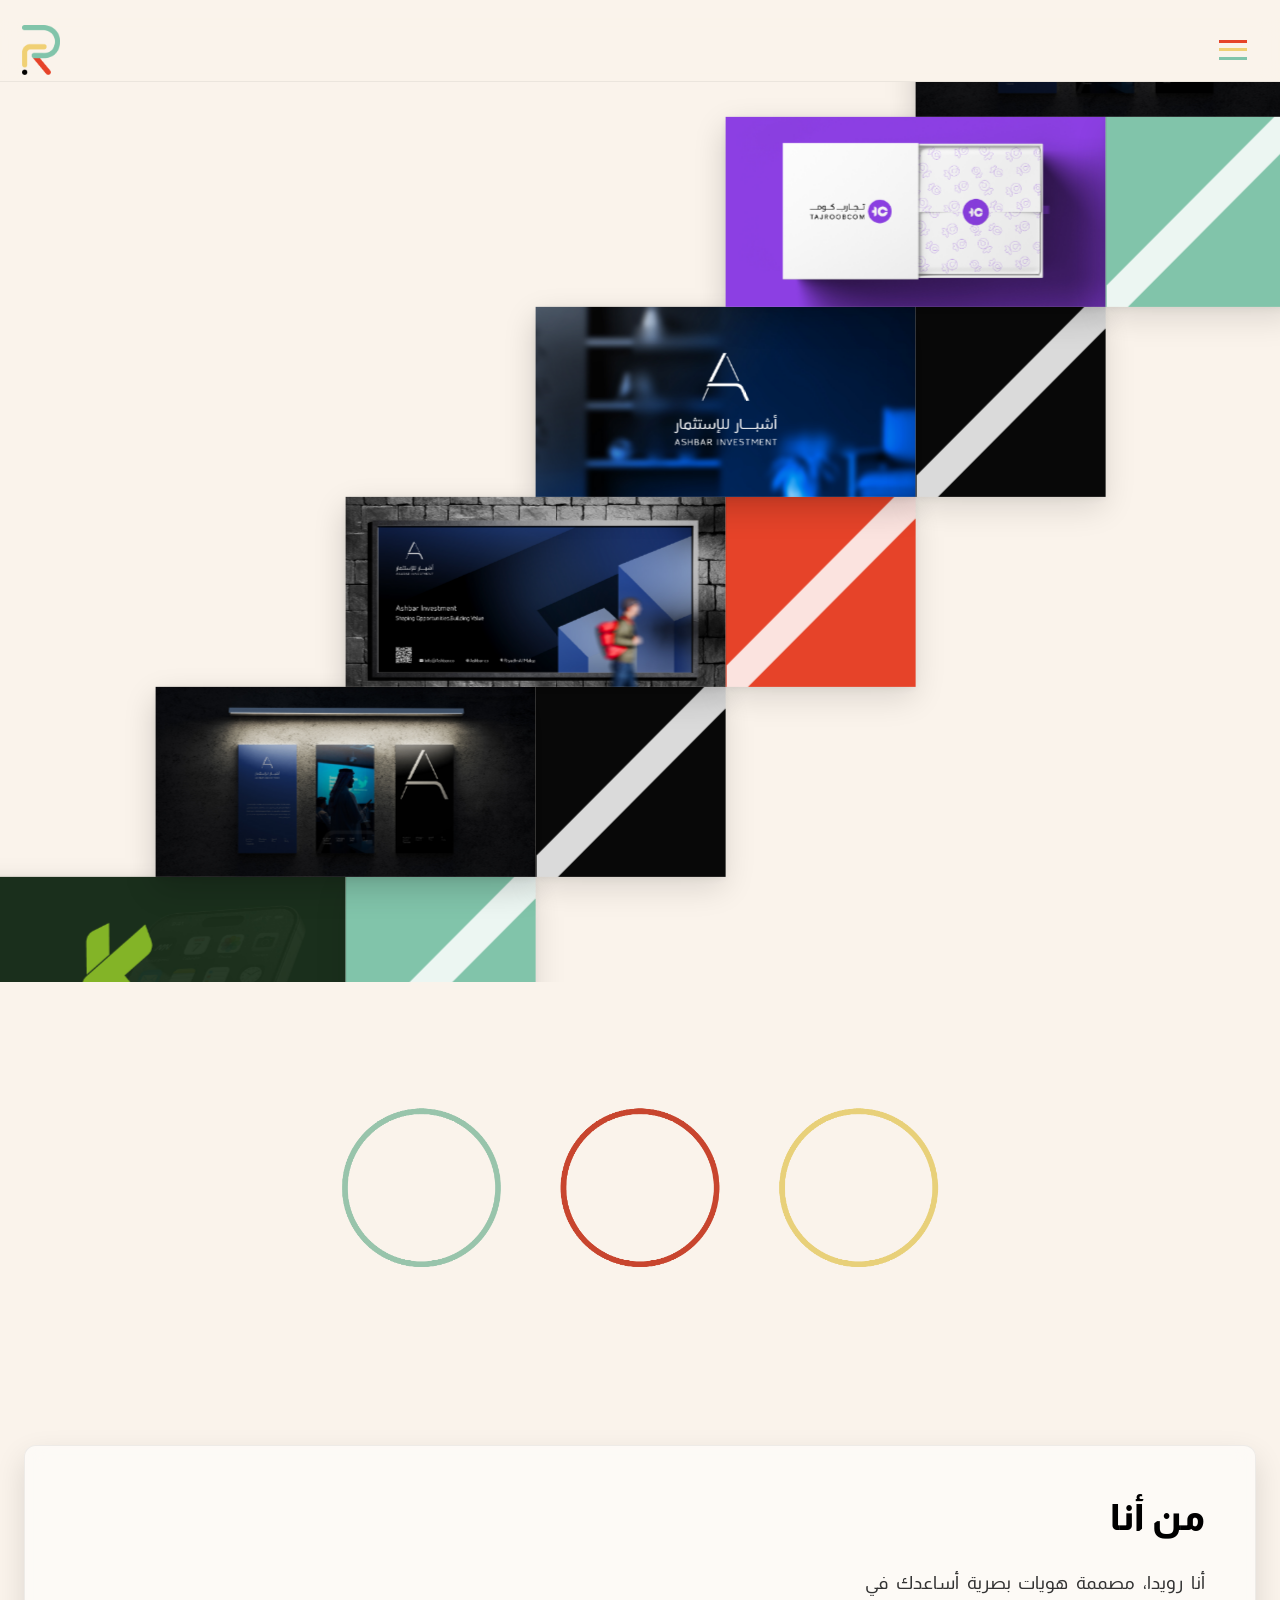
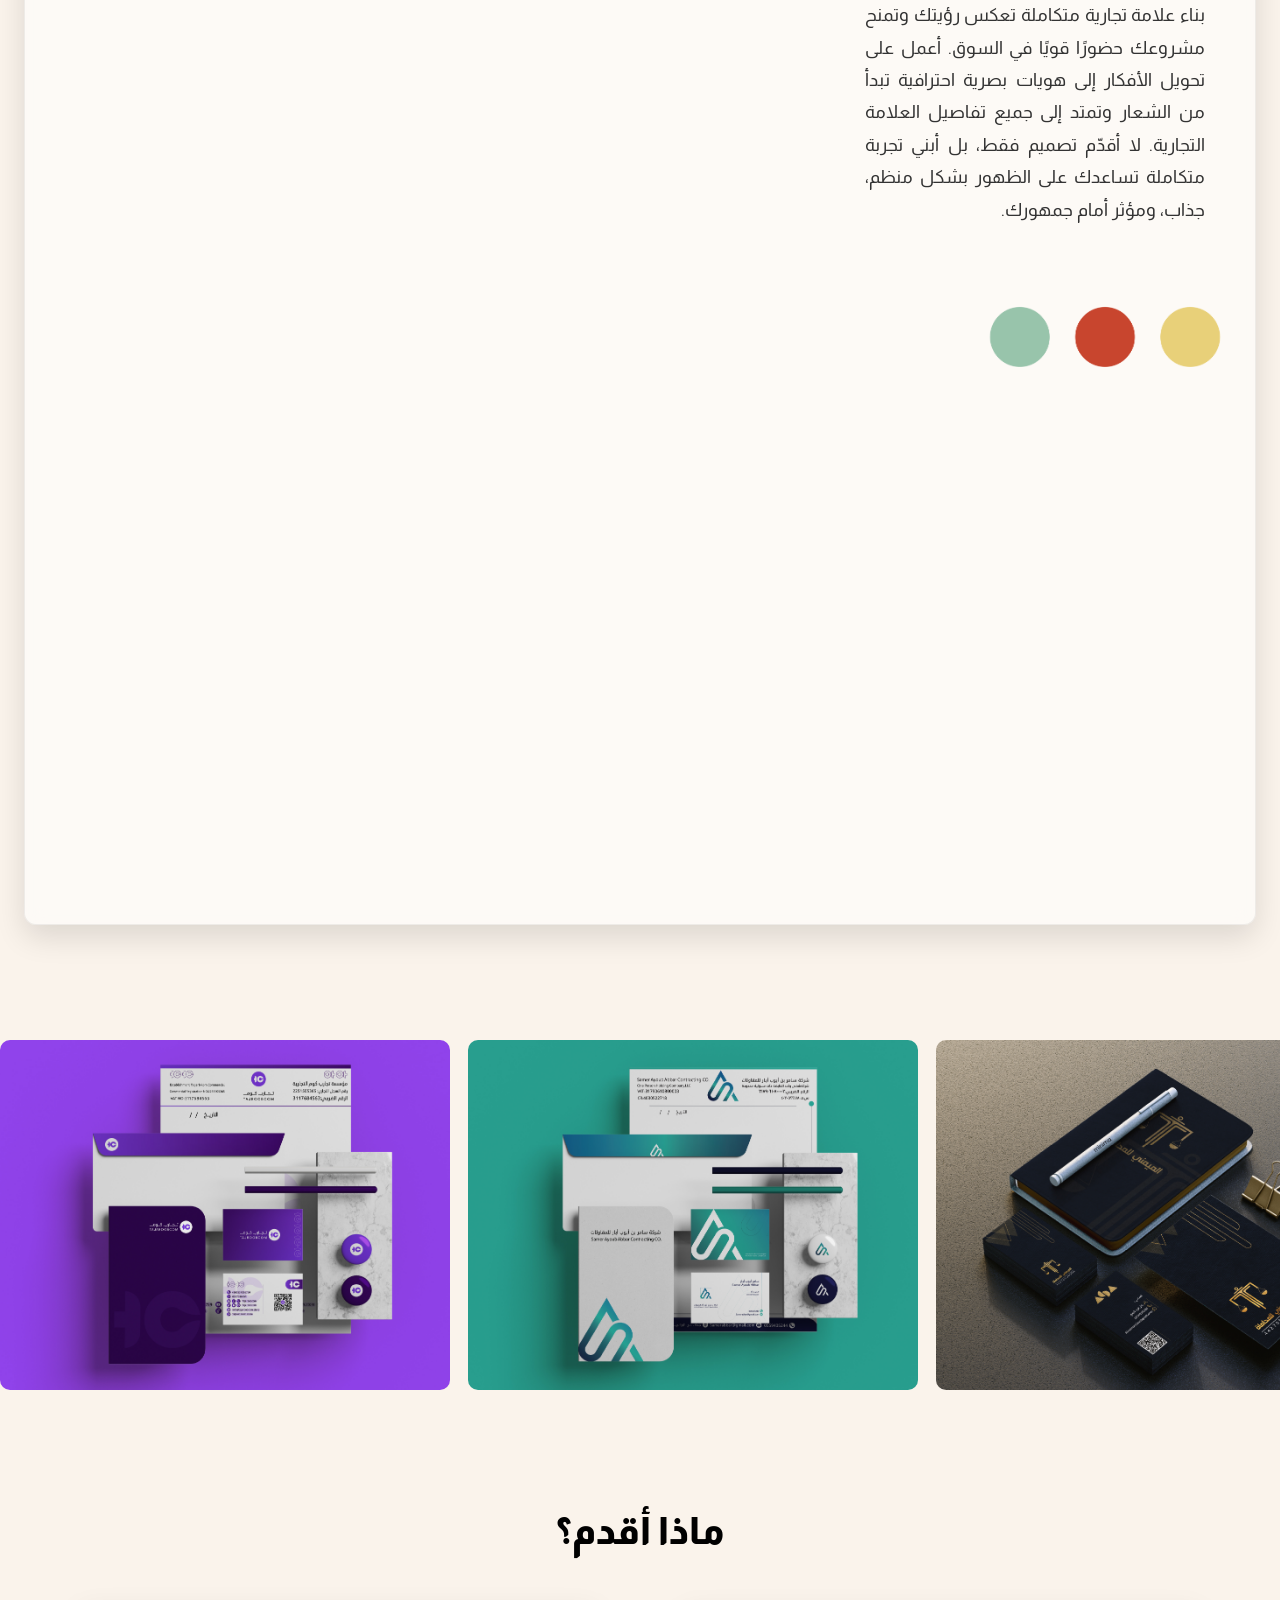
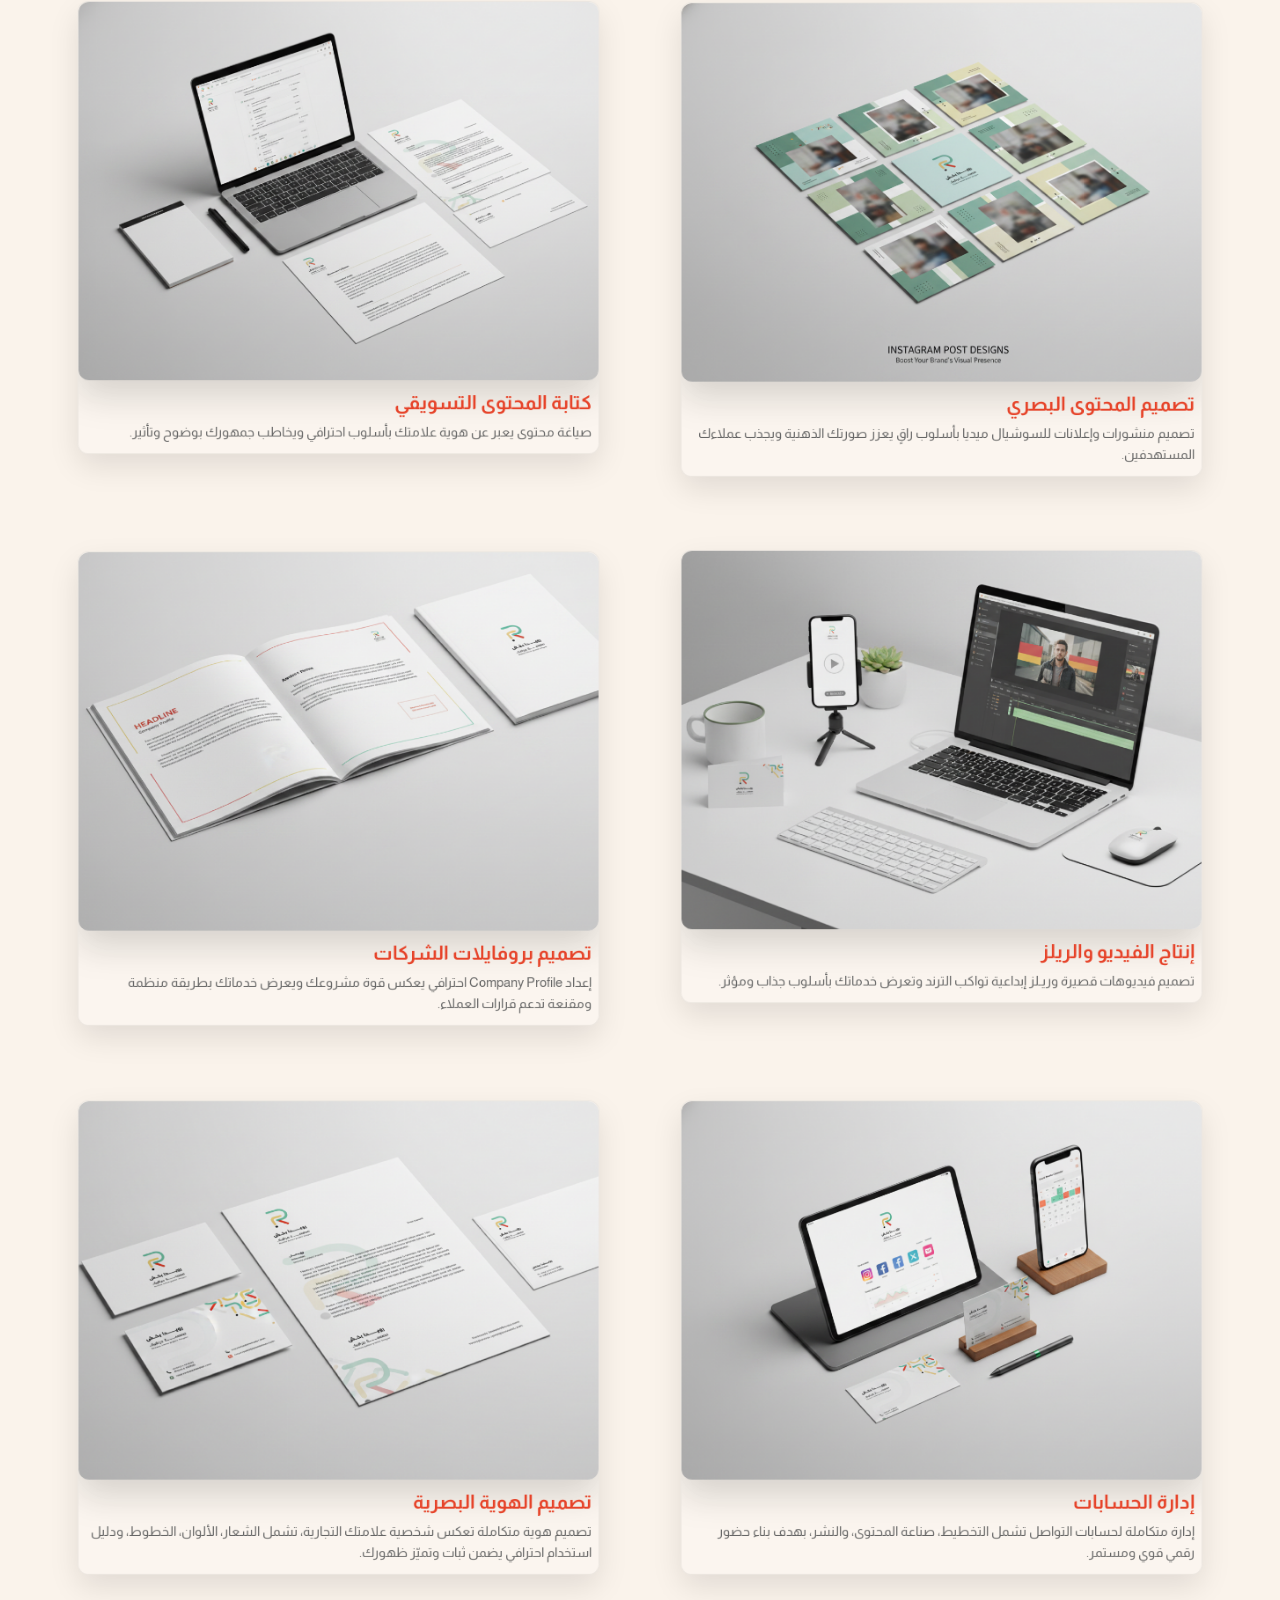
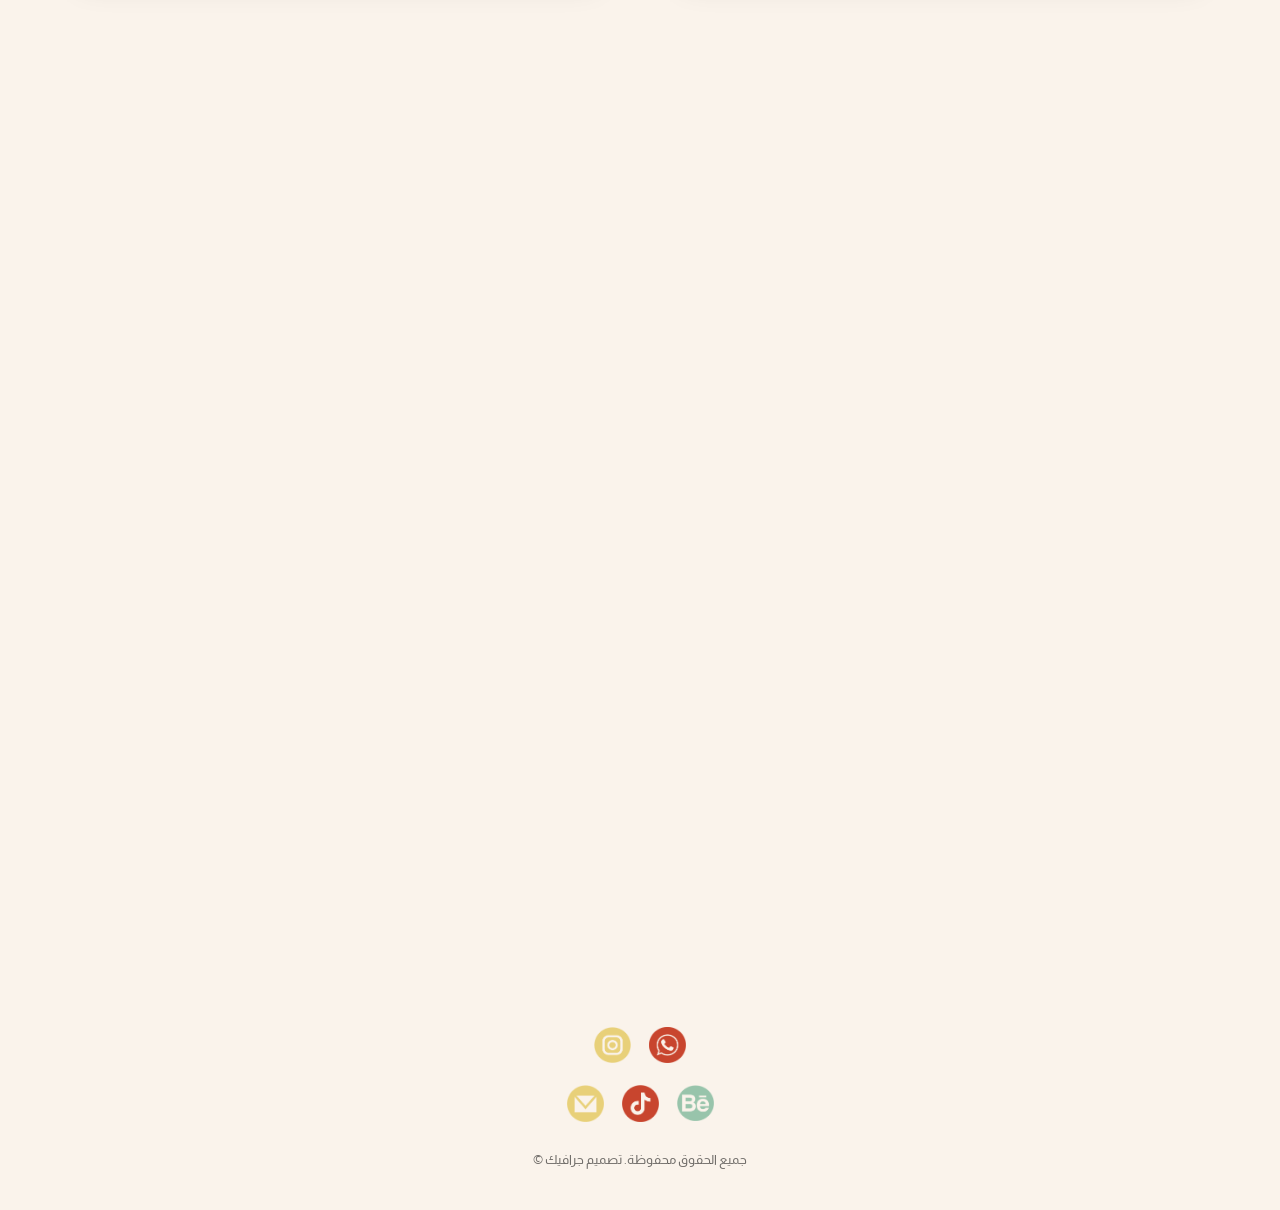
==== index.html @ ec2baa43 "Update index.html" ====
<!doctype html>
<html lang="ar" dir="ltr">
<head>
  <meta charset="utf-8" />
  <meta name="viewport" content="width=device-width, initial-scale=1, viewport-fit=cover" />
  <title>Graphic Design</title>
  <link rel="stylesheet" href="./style.css" />
  <link rel="stylesheet" href="./studio-hero.css" />

<link rel="preconnect" href="https://fonts.googleapis.com">
<link rel="preconnect" href="https://fonts.gstatic.com" crossorigin>
<link href="https://fonts.googleapis.com/css2?family=Almarai:wght@300;400;700;800&display=swap" rel="stylesheet">
</head>

<body>




<!-- SPLASH / INTRO -->
<div class="intro" id="intro" aria-hidden="true">
  <img class="intro__img" src="logo png-02.png" alt="Intro">

  <!-- الشقّين: يبدأون مخفيين ثم يظهرون ويبدؤون الفتح -->
  <div class="intro_split intro_split--top"></div>
  <div class="intro_split intro_split--bottom"></div>
</div>





  <!-- ===== TOP BAR ===== -->
  <header class="topbar">
    <div class="logo" id="logoBtn" title="Home">
      <img src="logo-10.png" alt="Logo">
    </div>

    <div class="menuWrap" id="menuWrap">
      <button class="hamburger" id="hamburgerBtn" type="button" aria-label="Menu" aria-expanded="false">
        <div class="hamburgerLines" aria-hidden="true">
          <span></span><span></span><span></span>
        </div>
      </button>

      <nav class="menu" aria-label="Main menu">
        <a href="#home" data-scroll="home">الرئيسية</a>
        <a href="#about" data-scroll="about">من أنا</a>
        <a href="#works" data-scroll="works">ماذا أقدم؟</a>
        <a href="articles.html" data-scroll="articles">مدونتي</a>
        <a href="#contact" data-scroll="contact">تواصل معنا</a>
      </nav>
    </div>
  </header>

  <!-- ===== CONTENT ===== -->
  <main class="content">
    <!-- الصفحة الأولى (الدرج فقط) -->
    <section id="home" class="page1">
      <div class="stage">
        <div id="stair" class="stair"></div>
      </div>
    </section>

    <!-- الصفحة الثانية (صورة فقط) -->

    <section class="image-only">
      <img src="posts-16.png" alt="Section Image">
    </section>



        <!-- الصفحة الثالثة (صورة فقط) -->
    <section id="about" class="pageGeneric">

  <div class="aboutCard">

    <div class="aboutText">

      <h2>من أنا</h2>

      <p>

        أنا رويدا، مصممة هويات بصرية أساعدك في بناء علامة تجارية متكاملة تعكس رؤيتك وتمنح مشروعك حضورًا قويًا في السوق.

        أعمل على تحويل الأفكار إلى هويات بصرية احترافية تبدأ من الشعار وتمتد إلى جميع تفاصيل العلامة التجارية.

        لا أقدّم تصميم فقط، بل أبني تجربة متكاملة تساعدك على الظهور بشكل منظم، جذاب، ومؤثر أمام جمهورك.

      </p>

      <img src="posts-14.png" class="aboutImgDesktop" alt="About image">

    </div>

        <div class="aboutVideo">
          <video src="فيديو.mp4" autoplay muted loop playsinline preload="auto"></video>
        </div>
      </div>
    </section>











    <section class="galleryWrap">

  <div class="galleryTrack">

    <div class="set">

      <img src="تصاميم الموقع-08.jpg.jpeg">

      <img src="تصاميم الموقع-09.jpg.jpeg">

      <img src="تصاميم الموقع-10.jpg.jpeg">

      <img src="تصاميم الموقع-11.jpg.jpeg">


      <img src="تصاميم الموقع-12.jpg.jpeg">

      <img src="تصاميم الموقع-13.jpg.jpeg">

      <img src="تصاميم الموقع-14.jpg.jpeg">

      <img src="تصاميم الموقع-17.jpg.jpeg">

      <img src="تصاميم الموقع-16.jpg.jpeg">

<img src="تصاميم الموقع-17.jpg.jpeg">

      <img src="تصاميم الموقع-18.jpg.jpeg">

      <img src="تصاميم الموقع-19.jpg.jpeg">

    </div>


    
     <div class="set">

      <img src="تصاميم الموقع-08.jpg.jpeg">

      <img src="تصاميم الموقع-09.jpg.jpeg">

      <img src="تصاميم الموقع-10.jpg.jpeg">

      <img src="تصاميم الموقع-11.jpg.jpeg">

    

      <img src="تصاميم الموقع-12.jpg.jpeg">

      <img src="تصاميم الموقع-13.jpg.jpeg">

      <img src="تصاميم الموقع-14.jpg.jpeg">

      <img src="تصاميم الموقع-17.jpg.jpeg">

      <img src="تصاميم الموقع-16.jpg.jpeg">

<img src="تصاميم الموقع-17.jpg.jpeg">

      <img src="تصاميم الموقع-18.jpg.jpeg">

      <img src="تصاميم الموقع-19.jpg.jpeg">

    </div>
  </div>

    

</section>





<section id="works" class="pageGeneric worksSection">
  <div class="worksWrap">
    <h2 class="worksTitle">ماذا أقدم؟</h2>
<div class="worksGrid">
    <a class="workItem" href="javascript:void(0)" aria-label="Work 1">

<img src="تصاميم الموقع-28.jpg.jpeg" alt="Work 1">

  <div class="workInfo">
    <h3 class="workName">كتابة المحتوى التسويقي</h3>
    <p class="workDesc" >صياغة محتوى يعبر عن هوية علامتك بأسلوب احترافي ويخاطب جمهورك بوضوح وتأثير.</p>
  </div>
</a>

  <a class="workItem" href="javascript:void(0)" aria-label="Work 2">
    <img src="تصاميم الموقع-31.jpg.jpeg" alt="Work 2">

    <div class="workInfo">
      <h3 class="workName"> تصميم المحتوى البصري</h3>
      <p class="workDesc">تصميم منشورات وإعلانات للسوشيال ميديا بأسلوب راقٍ يعزز صورتك الذهنية ويجذب عملاءك المستهدفين.</p>
    </div>
  </a>

  <a class="workItem" href="javascript:void(0)" aria-label="Work 3">
    <img src="تصاميم الموقع-29.jpg.jpeg" alt="Work 3">

    <div class="workInfo">
      <h3 class="workName">تصميم بروفايلات الشركات</h3>
      <p class="workDesc">إعداد Company Profile احترافي يعكس قوة مشروعك ويعرض خدماتك بطريقة منظمة ومقنعة تدعم قرارات العملاء.</p>
    </div>
  </a>

  <a class="workItem" href="javascript:void(0)" aria-label="Work 4">
    <img src="تصاميم الموقع-30.jpg.jpeg" alt="Work 4">

    <div class="workInfo">
      <h3 class="workName">إنتاج الفيديو والريلز</h3>
      <p class="workDesc">تصميم فيديوهات قصيرة وريـلز إبداعية تواكب الترند وتعرض خدماتك بأسلوب جذاب ومؤثر.</p>
    </div>
  </a>


  <a class="workItem" href="javascript:void(0)" aria-label="Work 4">
    <img src="تصاميم الموقع-32.jpg.jpeg" alt="Work 4">

    <div class="workInfo">
      <h3 class="workName">تصميم الهوية البصرية</h3>
      <p class="workDesc">تصميم هوية متكاملة تعكس شخصية علامتك التجارية، تشمل الشعار، الألوان، الخطوط، ودليل استخدام احترافي يضمن ثبات وتميّز ظهورك.</p>
    </div>
  </a>


  <a class="workItem" href="javascript:void(0)" aria-label="Work 4">
    <img src="تصاميم الموقع-33.jpg.jpeg" alt="Work 4">

    <div class="workInfo">
      <h3 class="workName">إدارة الحسابات</h3>
      <p class="workDesc">إدارة متكاملة لحسابات التواصل تشمل التخطيط، صناعة المحتوى، والنشر، بهدف بناء حضور رقمي قوي ومستمر.</p>
    </div>
  </a>


  </div>
</div>
  </div>
</section>














<section class="studio-hero">
  <div class="studio-bg" aria-hidden="true">
    <div class="studio-cols">

      <div class="studio-col down">
        <div class="marquee">
          <div class="track">
            <img src="تصاميم الموقع-28.jpg.jpeg" alt="">
            <img src="تصاميم الموقع-26.jpg.jpeg" alt="">
            <img src="تصاميم الموقع-32.jpg.jpeg" alt="">
          </div>
          <div class="track" aria-hidden="true">
            <img src="تصاميم الموقع-28.jpg.jpeg" alt="">
            <img src="تصاميم الموقع-26.jpg.jpeg" alt="">
            <img src="تصاميم الموقع-32.jpg.jpeg" alt="">
          </div>
        </div>
      </div>

      <div class="studio-col mid up">
        <div class="marquee">
          <div class="track">
            <img src="تصاميم الموقع-27.jpg.jpeg" alt="">
            <img src="تصاميم الموقع-30.jpg.jpeg" alt="">
            <img src="تصاميم الموقع-31.jpg.jpeg" alt="">
          </div>
          <div class="track" aria-hidden="true">
            <img src="تصاميم الموقع-27.jpg.jpeg" alt="">
            <img src="تصاميم الموقع-30.jpg.jpeg" alt="">
            <img src="تصاميم الموقع-31.jpg.jpeg" alt="">
          </div>
        </div>
      </div>



      <div class="studio-col down">
        <div class="marquee">
          <div class="track">
            <img src="تصاميم الموقع-29.jpg.jpeg" alt="">
            <img src="تصاميم الموقع-33.jpg.jpeg" alt="">
            <img src="تصاميم الموقع-14.jpg.jpeg" alt="">
          </div>
          <div class="track" aria-hidden="true">
            <img src="تصاميم الموقع-29.jpg.jpeg" alt="">
            <img src="تصاميم الموقع-33.jpg.jpeg" alt="">
            <img src="تصاميم الموقع-14.jpg.jpeg" alt="">
          </div>
        </div>
      </div>

    </div>
  </div>

 
<div class="studio-shade" aria-hidden="true"></div>

  <div class="studio-content">
    <!-- الصورة الأولى فوق النص -->

  <img src="posts-15.png" class="studioImg" alt="">

  
    <p>إلى ما وراء الإنسان من فكرة وإنتاج</p>

    <!-- الصورة الثانية تحت النص -->

  <img src="اعلاناتي-07.png" class="studioImg" alt="">

    <a href="articles.html" class="studio-btn">
      مدونتي <span class="arrow" aria-hidden="true"></span>
    </a>
  </div>
</section>







<footer id="contact" class="site-footer">

  <footer class="footer">

    <div class="footer-social">

      <div class="social-row">

        <a href="https://instagram.com/rowaida_graphics/" class="social-btn" target="_blank">

          <img src="posts-11.png" alt="Instagram">

        </a>

        <a href="https://wsend.co/966546799580" class="social-btn" target="_blank">

          <img src="posts-09.png" alt="WhatsApp">

        </a>

      </div>

      <div class="social-row">

        <a href="mailto:Rowaida145@gmail.com" class="social-btn">

          <img src="posts-12.png" alt="Gmail">

        </a>

        <a href="https://www.tiktok.com/@rowaidabakhsh?_r=1&_t=ZS-95rmQiIK9II" class="social-btn" target="_blank">

          <img src="posts-13.png" alt="TikTok">

        </a>

        <a href="https://www.behance.net/rowidabakhsh" class="social-btn" target="_blank">

          <img src="posts-10.png" alt="Behance">

        </a>

      </div>

      <p class="footer-text">

        ©️ جميع الحقوق محفوظة. تصميم جرافيك

      </p>

    </div>

  </footer>

</footer>





  <script src="./app.js"></script>
</body>
</html>
---- style.css ----
:root{
  --bg:#faf3eb;

  /* ===== الكروت ===== */
  --cardW: 380px;
  --cardH: 190px;
  --boxW: 190px;
  --radius: 0px;
  --linePx: 16px;

  /* ===== شريط علوي ===== */
  --topbar-h: 64px;
  --topbar-offset: 18px;

  /* ===== تحكم حجم اللوقو ===== */
  --logo-h: 50px;

  /* ===== ألوان خطوط الهامبرغر ===== */
  --ham-1: #e64329;
  --ham-2: #f0d074;
  --ham-3: #81c4aa;
}

*{ box-sizing:border-box; }
html,body{ height:100%; margin:0; }

body{
  background: var(--bg);
       font-family: "Almarai", sans-serif;

  overflow-x: hidden;
  overflow-y: auto;
  scroll-behavior: smooth;
}

/* ===== TOP BAR ===== */
.topbar{
  position: fixed;
  top: var(--topbar-offset);
  left: 0; right: 0;
  height: var(--topbar-h);
  display: flex;
  align-items: center;
  justify-content: space-between;
  padding: 0 22px;
  z-index: 9999;
  background: rgba(250,243,235,0.72);
  backdrop-filter: blur(10px);
  border-bottom: 1px solid rgba(0,0,0,0.06);
}

.logo{
  display:flex;
  align-items:center;
  user-select:none;
  cursor: pointer;
}
.logo img{
  height: var(--logo-h);
  width: auto;
  display: block;
  object-fit: contain;
}

.menuWrap{ position: relative; }

.hamburger{
  width: 50px;
  height: 50px;
  border: 0;
  background: transparent;
  cursor: pointer;
  display:flex;
  align-items:center;
  justify-content:center;
  padding: 0;
}

.hamburgerLines{
  width: 28px;
  height: 20px;
  display:flex;
  flex-direction: column;
  justify-content: space-between;
}

.hamburgerLines span{
  display:block;
  height: 3px;
  border-radius: 0px;
  transition: transform .25s ease, opacity .2s ease;
}
.hamburgerLines span:nth-child(1){ background: var(--ham-1); }
.hamburgerLines span:nth-child(2){ background: var(--ham-2); }
.hamburgerLines span:nth-child(3){ background: var(--ham-3); }

.menuOpen .hamburgerLines span:nth-child(1){
  transform: translateY(7px) rotate(45deg);
}
.menuOpen .hamburgerLines span:nth-child(2){ opacity: 0; }
.menuOpen .hamburgerLines span:nth-child(3){
  transform: translateY(-7px) rotate(-45deg);
}

.menu{
  position: absolute;
  top: 52px;
  right: 0;
  width: 190px;
  background: rgba(250,243,235);
  backdrop-filter: blur(12px);
  border: 1px solid rgba(0,0,0,0.08);
  border-radius: 12px;
  box-shadow: 0 14px 38px rgba(0,0,0,0.18);
  padding: 8px 0;
  text-align: right;
  opacity: 0;
  transform: translateY(-8px);
  pointer-events: none;
  transition: opacity .2s ease, transform .2s ease;
}
.menuOpen .menu{
  opacity: 1;
  transform: translateY(0);
  pointer-events: auto;
}
.menu a{
   font-family: "Almarai", sans-serif;
   font-weight: 550;
  display:block;
  padding: 12px 16px;
  text-decoration: none;
  color: #111827;
  font-size: 14px;
  line-height: 1;
  white-space: nowrap;
}
.menu a:hover{ background: rgba(0,0,0,0.05); }

/* ===== المحتوى ===== */
.content{
  position: relative;
  z-index: 1;
  padding-top: calc(var(--topbar-h) + var(--topbar-offset));
}

/* الافتراضي: بقية السكاشن ممتدة */
.pageGeneric{
  min-height: 100vh;
  padding: 56px 24px;
  display: flex;
  align-items: center;
  justify-content: center;
}

/* ===== الصفحة الأولى (الدرج فقط) ===== */
.page1{
  position: relative;
  min-height: 100vh;
  padding: 0;
  overflow: hidden;
}

.page1 .stage{
  position: absolute;
  inset: 0;
  overflow: hidden;
  pointer-events: none;
  z-index: 0;
}
.page1 .stair{ position:absolute; inset:0; }

/* ===== الكروت ===== */
.wrap{
  position:absolute;
  width: calc(var(--cardW) + var(--boxW));
  height: var(--cardH);
  transform: translate3d(0,0,0);
  will-change: transform;

}

.card{
  position:absolute;
  left:0; top:0;
  width: var(--cardW);
  height: var(--cardH);
  border-radius: var(--radius);
  overflow:hidden;
  background:#ddd;
  box-shadow: 0 12px 30px rgba(0,0,0,.18), 0 2px 8px rgba(0,0,0,.08);
}

.img{
  position:absolute; inset:0;
  background-size: cover;
  background-position: center;
  transform: scale(1.02);
}

.box{
  position:absolute;
  left: var(--cardW);
  top:0;
  width: var(--boxW);
  height: var(--cardH);
  border-radius: var(--radius);
  overflow:hidden;
  background: rgba(209, 40, 40, 0.26);
  border-left: 1px solid rgba(0,0,0,.08);
  backdrop-filter: blur(10px);
  box-shadow: 0 12px 30px rgba(0,0,0,.12), 0 2px 8px rgba(0,0,0,.06);
}

.box svg{
  position:absolute;
  inset:0;
  width:100%;
  height:100%;
  display:block;
  pointer-events:none;
}

/* خط مثل قبل */
.box line{
  stroke-width: var(--linePx);
  stroke-linecap: square;
}



/* ===== الصفحة الثانية: صورة فقط ===== */
.image-only{
  min-height: 100vh;
  padding: 56px 24px;
  display:flex;
  align-items:center;
  justify-content:center;


}
.image-only img{
  width: 100%;
  max-width: 1500px; /* صغرنا شوي على الكمبيوتر */
  height: auto;
  display:block;
  object-fit: cover;

}





/* تعديل للجوال */
@media (max-width: 768px){
  .image-only img{
    width: 110vw; /* جعل الصورة تملأ عرض الشاشة بالكامل */
    height: 130px;
    max-width: none; /* إزالة الحد السابق */
    object-fit: cover;
  }
}









/* ==========================
   ABOUT (DESKTOP)
========================== */

#about.pageGeneric{

  --aboutCardMinH:1080px;

  --aboutVideoW:800px;
  --aboutVideoH:1080px;

  background: rgb(250,243,235);
  position:relative;
}

/* الكرت */
#about.pageGeneric .aboutCard{

  width:min(1600px,100%);
  margin:auto;

  background:rgba(255,255,255,0.55);
  backdrop-filter:blur(10px);
  border:1px solid rgba(0,0,0,0.06);
  box-shadow:0 12px 30px rgba(0,0,0,.12);
  border-radius:12px;


  padding:40px;
  min-height:var(--aboutCardMinH);

  position:relative;
  overflow:hidden;
}

/* النص */
#about .aboutText{

  font-family:"Almarai", sans-serif;
  text-align:right;

  max-width:450px;

  /* يمنع النص من الركوب على الفيديو */
  margin-left:var(--aboutVideoW);

  position:relative;
  z-index:2;
}

#about .aboutText h2{
  font-size:32px;
  margin-bottom:14px;
}

#about .aboutText p{
  font-size:16px;
  line-height:1.9;

  direction: rtl;

  text-align: right;

  unicode-bidi: plaintext;


}

/* الفيديو */
#about .aboutVideo{

  position:absolute;
  left:0;
  bottom:0;

  width:var(--aboutVideoW);
  height:var(--aboutVideoH);

  overflow:hidden;
}

#about .aboutVideo video{
  width:100%;
  height:100%;
  object-fit:cover;
  display:block;
  border-radius: 20px;
}


/* ==========================
   ABOUT (MOBILE)
========================== */

@media (max-width:768px){

#about.pageGeneric{
  --aboutMobileVideoH:700px;
}

/* الكرت */
#about.pageGeneric .aboutCard{

  display:flex;
  flex-direction:column;

  padding:20px 20px 0 0;
  gap:22px;

  min-height:auto;
}

/* النص */
#about .aboutText{

  width:100%;
  margin:0;
}

/* الفيديو */
#about .aboutVideo{

  position:static;

  width:100%;
  height:var(--aboutMobileVideoH);

  margin:auto 0 0 0;

  align-self:center;

  border-radius:12px;
  overflow:hidden;


}

}

/* ===== صفحة الأعمال ===== */
.worksPage{
  background: #faf3eb;
  padding: 120px 40px 120px;
}

.worksTitle{
  font-size: clamp(32px, 5vw, 64px);
  margin: 0 0 40px 0;
  text-align: center;
}


.workItem{
  overflow: visible;
}

.workItem img{
  width: 100%;
  height: auto;
  display: block;
  border-radius: 12px;
  box-shadow: 0 18px 40px rgba(0,0,0,.15);
}

@media (max-width: 1024px){
  .worksPage{ padding: 100px 24px 120px; }
  .worksGrid{ grid-template-columns: repeat(3, minmax(0, 1fr)); gap: 18px; }
}

@media (max-width: 600px){
  .worksPage{ padding: 90px 16px 120px; }
  .worksGrid{ grid-template-columns: repeat(2, minmax(0, 1fr)); gap: 14px; }
}

.workItem{
  will-change: transform;
  transform: translateZ(0);
}

.workItem img{
  transform-origin: center center;
  transition: transform 120ms linear;
}

@media (max-width: 768px){
  .topbar{ padding: 0 14px; }

  :root{
    --cardW: 210px;
    --cardH: 110px;
    --boxW: 110px;
    --linePx: 16px;
  }

  .page1{
    height: 50vh;
    min-height: 360px;
    padding: 0;
    overflow: hidden;
  }

  .page1 .stage{
    inset: -160px;
    overflow: hidden;
  }

  .box svg{
    position:absolute;
    inset:0;
    width:100%;
    height:100%;
    transform: none !important;
  }

  .box line{
    vector-effect: non-scaling-stroke;
  }

  .image-only{
    min-height: auto;
    padding: 24px 16px;
  }
  .image-only img{
    width: 100%;
    max-width: 980px;
    border-radius: 12px;
  }

  #about.pageGeneric{ min-height: auto; padding: 40px 16px; }

  #about .aboutVideo video{
    height: 1080px;
    min-height: 360px;
    max-height: 720px;
  }
}

/* ==========================
   WORKS SECTION
========================== */
.worksSection{
  min-height: auto;
  padding: 56px 24px;
  display: flex;
  align-items: flex-start;
  justify-content: center;
}

.worksWrap{
  width: min(1600px, 100%);
  margin: 0 auto;
  padding: 0 18px;
}

.worksTitle{
     font-family: "Almarai", sans-serif;

  margin: 0 0 18px;
  font-size: clamp(22px, 3.2vw, 38px);
  font-weight: 800;
  text-align: right;
}

#works .worksGrid{
  display: grid;
  grid-template-columns: repeat(4, 1fr);
  gap: 7px;
  align-items: start;
}

.workItem{
  display: block;
  border-radius: 16px;
  overflow: hidden;
  background: rgba(255,255,255,0.20);
  border: 1px solid rgba(0,0,0,0.06);
  box-shadow: 0 14px 34px rgba(0,0,0,0.10);
  transform: translate3d(0, var(--stagger, 0px), 0);
  will-change: transform;
}

.workItem img{
  width: 100%;
  height: auto;
  display: block;
}

@media (max-width: 768px){
  .worksSection{
    padding: 44px 16px;
  }

  #works .worksGrid{
    grid-template-columns: repeat(2, 1fr);
    gap: 10px;
  }

  .workItem:nth-child(2n){
    --stagger: 18px;
  }
  .workItem:nth-child(2n+1){
    --stagger: 0px;
  }
}












/* ==========================
   WORKS: one-time "shrink" on enter (Studio-like)
========================== */




/* ألغي تأثير الهوفر نهائيًا */
#works .workItem img{
  transition: none !important;
  transform: none !important;
}

/* الوضع الطبيعي قبل ما نوصل للقسم */
#works .workItem{
  transform: translate3d(0, var(--stagger, 0px), 0) scale(1);
  will-change: transform;
  transition: transform 4000ms cubic-bezier(.22, 1, .36, 1);
}

/* أول ما القسم يصير ظاهر: يصغر ويثبت */
#works.is-revealed .workItem{
  transform: translate3d(0, var(--stagger, 0px), 0) scale(0.88);

}



/* اختياري: لو تبين تأثير أدق لكل صف (يتأخر شوي) */
#works.is-revealed .workItem:nth-child(1){ transition-delay: 0ms; }
#works.is-revealed .workItem:nth-child(2){ transition-delay: 60ms; }
#works.is-revealed .workItem:nth-child(3){ transition-delay: 120ms; }
#works.is-revealed .workItem:nth-child(4){ transition-delay: 180ms; }
#works.is-revealed .workItem:nth-child(5){ transition-delay: 240ms; }
#works.is-revealed .workItem:nth-child(6){ transition-delay: 300ms; }



























/* ==========================
   ARTICLES PAGE (SCOPED)
========================== */

.articlesPage{
  padding: 80px 24px 90px;
}

.articlesWrap{
  width: min(1200px, 100%);
  margin: 0 auto;
}

.articlesTitle{
  font-family: "Almarai", sans-serif;
  margin: 0 0 10px;
  font-size: clamp(28px, 4vw, 48px);
  font-weight: 900;
  text-align: right;
}

.articlesSub{
     font-family: "Almarai", sans-serif;

  margin: 0 0 26px;
  text-align: right;
  color: rgba(17,24,39,.72);
  font-size: 16px;
  line-height: 1.7;
}

.articlesList{
  display: grid;
  grid-template-columns: repeat(2, minmax(0, 1fr));
  gap: 16px;
  align-items: start;
}

.articleCard{
  background: rgba(255,255,255,0.55);
  backdrop-filter: blur(10px);
  border: 1px solid rgba(0,0,0,0.06);
  box-shadow: 0 12px 30px rgba(0,0,0,.10);
  border-radius: 16px;
  padding: 18px;
  text-align: right;
}

.articleMeta{
     font-family: "Almarai", sans-serif;

  font-size: 12px;
  color: rgba(17,24,39,.55);
  margin-bottom: 10px;
}

.articleHeading{
     font-family: "Almarai", sans-serif;

  margin: 0 0 10px;
  font-size: clamp(18px, 2.2vw, 24px);
  line-height: 1.35;
  min-height: 2.8em; /* عشان مكان الكتابة ما يهتز */
  color:#e64329;
}

.articleExcerpt{
     font-family: "Almarai", sans-serif;

  margin: 0 0 14px;
  color: rgba(17,24,39,.75);
  line-height: 1.8;
  font-size: 16px;
}



.articleLink{
  display: inline-flex;
  align-items: center;
  gap: 10px;
  padding: 10px 14px;
  border-radius: 12px;
  background: #e64329;
  color: #fff;
  text-decoration: none;
  font-weight: 800;
  font-size: 13px;
}

.en{

  direction: ltr;

  unicode-bidi: isolate;

  display: inline-block;

}

/* مؤشر صغير مثل زر */
.articleLink::after{
  content: "";
  width: 10px;
  height: 10px;
  border: 2px solid currentColor;
  border-left: 0;
  border-bottom: 0;
  transform: rotate(45deg);
}

/* الجوال */
@media (max-width: 768px){
  .articlesPage{ padding: 70px 16px 80px; }
  .articlesList{ grid-template-columns: 1fr; gap: 14px; }
}














/* ==========================
   DETAILS (Accordion)
========================== */

.articlesDetails{
     font-family: "Almarai", sans-serif;

  margin-top: 22px;
  display: grid;
  gap: 16px;
}

/* الكرت (مقفول افتراضيًا) */
.post{
  background: rgba(255,255,255,0.55);
  backdrop-filter: blur(10px);
  border: 1px solid rgba(0,0,0,0.06);
  box-shadow: 0 12px 30px rgba(0,0,0,.10);
  border-radius: 16px;

  overflow: hidden;

  max-height: 0;
  opacity: 0;
  transform: translateY(10px);

  transition: max-height 900ms ease, opacity 450ms ease, transform 450ms ease;
  will-change: max-height, opacity, transform;
}

/* المحتوى الداخلي */
.postInner{
 font-family: "Almarai", sans-serif;
  position: relative;
  padding: 18px;
  text-align: right;
}

/* زر الإغلاق */
.postClose{
  position: absolute;
  top: 12px;
  left: 12px;
  width: 36px;
  height: 36px;
  border: 1px solid rgba(0,0,0,0.10);
  background: rgba(255,255,255,0.65);
  backdrop-filter: blur(10px);
  border-radius: 12px;
  cursor: pointer;
}

/* مفتوح */
.post.is-open{
  opacity: 1;
  transform: translateY(0);
}

/* مهم: تعويض الشريط العلوي عند السحب */
.post{
  scroll-margin-top: 110px;
}

/* عنوان / نص */
.postTitle{
  font-family: "Almarai", sans-serif;
  margin: 10px 0 10px;
  font-size: clamp(20px, 2.8vw, 30px);
  line-height: 1.35;
  min-height: 2.6em;
  color:#e64329;
  
}

.postMeta{
  font-size: 12px;
  color: rgba(17,24,39,.55);
  margin-bottom: 10px;
}

.postSub{
  margin: 0 0 14px;
  color: rgba(17,24,39,.70);
  line-height: 1.9;
}

.postBody p{
     font-family: "Almarai", sans-serif;

  margin: 0 0 12px;
  color: rgba(17,24,39,.82);
  line-height: 2;
  font-size: 16px;


}



/* ==========================
   Lazy reveal
========================== */
.lazy-reveal{
  opacity: 0;
  transform: translateY(12px);
  transition: opacity 800ms ease, transform 800ms ease;
  will-change: opacity, transform;
}
.lazy-reveal.is-in{
  opacity: 1;
  transform: translateY(0);
}

/* 📱 */
@media (max-width: 768px){
  .postInner{ padding: 16px; }
}


















/* ============ INTRO SPLASH (SCOPED) ============ */
.intro{
  position: fixed;
  inset: 0;
  z-index: 99999;
  overflow: hidden;
  background: #faf3eb; /* خلفية تبان حول الصورة لو صارت contain */
}

/* الصورة: "كاملة" على كل الشاشات */
.intro__img{
  position: absolute;
  inset: 0;
  width: 100%;
  height: 100%;
  object-fit: contain;     /* ✅ كاملة بدون قص */
  object-position: center; /* ✅ بالوسط */
  display: block;
  z-index: 1;
}

/* الشقّين */
.intro__split{
  position: absolute;
  left: 0;
  width: 100%;
  height: 50vh;
  background: #faf3eb;
  z-index: 2;

  /* ✅ بالبداية مخفيين (عشان "بعد ظهور الصورة") */
  opacity: 0;
  transform: translateY(0);
  will-change: transform, opacity;
}

/* يبدأون من المنتصف */
.intro__split--top{ top: 0; }
.intro__split--bottom{ bottom: 0; }

/* ✅ بعد ما نفعّل الشقّين */
.intro.is-reveal-splits .intro__split{
  opacity: 1;
  transition: opacity 180ms ease;
}

/* ✅ فتح من النصف: العلوي يطلع لفوق والسفلي ينزل لتحت */
.intro.is-open .intro__split--top{
  transform: translateY(-100%);
  transition: transform 900ms cubic-bezier(.2,.9,.2,1);
}
.intro.is-open .intro__split--bottom{
  transform: translateY(100%);
  transition: transform 900ms cubic-bezier(.2,.9,.2,1);
}

/* اختفاء بعد الفتح */
.intro.is-done{
  pointer-events: none;
  opacity: 0;
  transition: opacity 600ms ease;
}

/* Reduce motion */
@media (prefers-reduced-motion: reduce){
  .intro.is-reveal-splits .intro__split,
  .intro.is-open .intro__split--top,
  .intro.is-open .intro__split--bottom,
  .intro.is-done{
    transition: none !important;
  }
}



.intro{
  background: #faf3eb;
}

.intro__img{
  position: absolute;
  inset: 0;
  width: 100%;
  height: 100%;
  object-fit: contain;   /* الصورة كاملة */
  z-index: 2;
}

/* خلفية مموهة من نفس الصورة */
.intro::before{
  content:"";
  position:absolute;
  inset:0;
background: url("./splash.jpg") center/cover no-repeat;
  filter: blur(40px) brightness(.7);
  transform: scale(1.1);
  z-index:1;
}













.footer{
  padding: 60px 16px 40px;
  background: #faf3eb;
}

.footer-social{
  display: flex;
  flex-direction: column;
  align-items: center;
  gap: 22px;
}

.social-row{
  display: flex;
  gap: 18px;
  justify-content: center;
}

.social-btn{
  display: inline-flex;
  align-items: center;
  justify-content: center;
  padding: 0;              /* 👈 لا فراغ */
  background: none;        /* 👈 بدون مربع */
  border-radius: 0;
  transition: transform .2s ease, opacity .2s ease;
}

.social-btn:hover{
  transform: scale(0.9);   /* 👈 تأثير ناعم */
  opacity: 0.7;
}

/* حجم الأيقونة نفسها */
.social-btn img{
  width: 37px;             /* 👈 كبر/صغر من هنا */
  height: auto;
  display: block;
}


.footer-text{
     font-family: "Almarai", sans-serif;

  margin-top: 8px;
  font-size: 13px;
  color: rgba(0,0,0,0.55);
  text-align: center;
}







#about .aboutText{
  display: block;          /* مهم */
  max-width: 100%;
  text-align: right;
  flex-direction: column;
  align-items: flex-start;

  line-height: 1.8;        /* ترتيب جميل */
  white-space: normal;     /* ❗ يكسر السطر */
  word-break: normal;
}

#about .aboutText h2{
  margin: 0 0 16px 0;
  font-size: clamp(26px, 3vw, 36px);
  font-weight: 800;
}

#about .aboutText p{
     font-family: "Almarai", sans-serif;

  margin: 0;
  font-size: clamp(15px, 1.6vw, 18px);
  color: #333;

  
  text-align: justify;

  text-align-last: right; /* آخر سطر عربي طبيعي */

  line-height: 1.8;

  max-width: 700px;

  margin: 0 auto;

  word-spacing: 1px;
}





@media (min-width: 768px) and (max-width: 1024px) and (orientation: portrait){

  #about{

    display: flex;

    flex-direction: column !important; /* النص فوق الفيديو */

  }

  .aboutCard{

    width: 100%;

  }

  .aboutText{

    width: 100%;

    text-align: right;

  }

  .aboutVideo{

    width: 100%;

  }

  .aboutVideo video{

    width: 100%;

    height: auto;

  }

}




/* جوال */

@media (max-width: 768px){

  #about .aboutText p{

    max-width: 100%;

    padding: 10px 12px;

    text-align: right;

    padding: 0 16px;   /* 👈 يمنع الالتصاق */

    max-width: 100%;

     text-align: justify;

  text-align-last: right; /* آخر سطر عربي طبيعي */

  line-height: 1.8;

  max-width: 700px;

  margin: 0 auto;

  word-spacing: 1px;


  }

}



.aboutImgDesktop{

  display: none;

}

/* كمبيوتر فقط */

@media (min-width: 1025px){

  .aboutImgDesktop{

    display: block;

    width: 480px;        /* 👈 أكبر شوي */

    height: auto;

    margin: 75px auto 0; /* 👈 يوسّطها */

    border-radius: 12px;

  }

}




/* ==========================
   WORKS CONTAINER FIX
========================== */
#works{
  width: min(3200px, 100%);
  margin: 0 auto;
  padding: 0 16px;
  box-sizing: border-box;
}

/* ==========================
   GRID LAYOUT
========================== */
#works .worksGrid{
  display: grid;
  grid-template-columns: repeat(2, 1fr);
  gap: 10px;
  width: 100%;
  align-items: start;
}

/* ==========================
   WORK ITEM
========================== */
#works .workItem{
  display: block;
  text-decoration: none;
  overflow: hidden;
  border-radius: 12px;
}

.workItem{

  text-decoration: none;

  color: inherit;

}
/* ==========================
   IMAGE (بدون قص)
========================== */
#works .workItem img{
  width: 100%;
  height: auto;
  display: block;
  border-radius: 12px;
}

/* ==========================
   TEXT تحت الصورة
========================== */
.workInfo{
  padding: 8px 0 0;
  text-align: right;
}

.worksTitle {
  text-align: center;
}

.workName{
     font-family: "Almarai", sans-serif;

  font-size: 22px;
  margin: 0 0 4px;
  font-weight: 700;
     padding: 0 8px;
  line-height: 1.6;
  color: #e64329;
}

.workDesc{
     font-family: "Almarai", sans-serif;

  font-size: 15px;
  margin: 0;
  color: #666;
   margin-bottom: 12px;
  padding: 0 8px;
  line-height: 1.6;
  direction: rtl;

  unicode-bidi: plaintext;
}

/* ==========================
   TABLET / SMALL LAPTOP
========================== */
@media (max-width: 1024px){
  #works .worksGrid{
    grid-template-columns: repeat(2, 1fr);
  }
}

/* ==========================
   MOBILE (صورتين بالصف)
========================== */
@media (max-width: 768px){
  #works{
    padding: 0 12px;
  }

  #works .worksGrid{
    grid-template-columns: repeat(1, 1fr);
    gap: 8px;
  }

  #works .workItem img{
    width: 100%;
    height: auto;
  }
}





/* الصفحة تكون على قد الصور */

body{

  margin: 0;

}

/* ===== الشريط ===== */

.galleryStrip{

  display: flex;

  flex-direction: row;

  gap: 8px;                 /* مسافة بين الصور */

  overflow-x: auto;          /* سكرول أفقي */

  overflow-y: hidden;

  padding: 0;                /* بدون فراغ فوق وتحت */

  margin: 0;

  scroll-behavior: smooth;

}

/* يخفي شكل السكروول (اختياري) */

.galleryStrip::-webkit-scrollbar{

  display: none;

}

/* ===== الصور ===== */

.galleryStrip img{

  height: 400px;             /* حجم الصور */

  width: auto;               /* عرض تلقائي */

  object-fit: cover;

  flex-shrink: 0;            /* يمنع تصغيرها */

  border-radius: 12px;

}










/* إزالة الفراغات */

body{

  margin: 0;

}

/* الحاوية */

.galleryWrap{

  overflow: hidden;

  width: 100%;

  margin-bottom: 100px;

}

/* الشريط */

.galleryTrack{

  display: flex;

  width: max-content;

  animation: scrollLoop 25s linear infinite;

}

/* المجموعات */

.set{

  display: flex;

  gap: 8px;

}

/* الصور */

.galleryTrack img{

  height: 350px;  
 /* 👈 هنا تكبير الصور */

  width: auto;

  margin-right: 10px;

  object-fit: cover;

  flex-shrink: 0;

  border-radius: 12px;

}

/* الحركة */

@keyframes scrollLoop{

  0%{

    transform: translateX(0);

  }

  100%{

    transform: translateX(-33.333%);

  }

}



@media (max-width: 768px){

  .galleryTrack img{

    height: 230px; /* 👈 أصغر في الجوال */

  }

}










/* =======================================

   FIX SPACING BETWEEN SECTIONS

   (حط هذا آخر شي في الملف)

======================================= */

/* متغير موحد للمسافات */

:root{

  --section-space: 60px;

}

/* سكاشن عامة */

.pageGeneric{

  min-height: auto !important;

  padding: var(--section-space) 24px !important;

  align-items: flex-start !important;

}

/* صورة فقط */

.image-only{

  min-height: auto !important;

  padding: var(--section-space) 24px !important;

}

/* الأعمال */

.worksSection{

  min-height: auto !important;

  padding: var(--section-space) 24px !important;

  align-items: flex-start !important;

}

/* المقالات */

.articlesPage{

  padding: var(--section-space) 24px !important;

}

/* الفوتر */

.footer{

  padding: var(--section-space) 16px 30px !important;

}

/* حل الفراغ الكبير (أهم نقطة) */

.galleryWrap{

  margin-bottom: var(--section-space) !important;
  padding-top: calc(var(--section-space) - 5px) !important;

}

/* لو فيه سكاشن تستخدم flex وتسبب فراغ */

.pageGeneric,

.worksSection{

  align-items: flex-start !important;

}

/* تحسين إضافي: منع أي مسافات غريبة */

section{

  margin: 0 !important;

}

/* 📱 الجوال */

@media (max-width: 768px){

  :root{

    --section-space: 40px;

  }

  .pageGeneric,

  .image-only,

  .worksSection,

  .articlesPage{

    padding: var(--section-space) 16px !important;

  }

}






/* =======================================

   FIX RTL PUNCTUATION (ARTICLES ONLY)

======================================= */

/* تأكيد الاتجاه */

#articlesPage,

#articlesDetails{

  direction: rtl;

}

/* النصوص داخل المقالات */

#articlesPage .articleMeta,

#articlesPage .articleExcerpt,

#articlesPage .articleHeading,

#articlesDetails .postMeta,

#articlesDetails .postSub,

#articlesDetails .postBody,

#articlesDetails .postTitle{

  direction: rtl;

  text-align: right;

  /* أهم سطرين */

  unicode-bidi: isolate;

  line-break: auto;

}

/* تحسين عرض علامات الترقيم */

#articlesPage p,

#articlesDetails p{

  word-spacing: 0.05em;

  letter-spacing: 0.01em;

}

/* يخلي الأقواس والنقاط ما تقفز */

#articlesPage p::after,

#articlesDetails p::after{

  content: "";

  unicode-bidi: isolate;

}



.galleryWrap {

  overflow: hidden;

  width: 100%;

}

.galleryTrack {

  display: flex;

  width: max-content;

  animation: scroll 35s linear infinite;

}

.set {

  display: flex;

}



/* الحركة */

@keyframes scroll {

  0% {

    transform: translateX(0);

  }

  100% {

    transform: translateX(-50%);

  }

}


.set img {

  width: 450px;        /* عرض المستطيل */

  height: 350px;       /* ارتفاع المستطيل */

  object-fit: cover;   /* أهم شيء عشان ما تتشوه الصورة */

  margin-right: 10px;

  border-radius: 10px;

}

@media (max-width: 768px) {

  .set img {

    width: 270px;      /* عرض أصغر للجوال */

    height: 180px;     /* ارتفاع مناسب */

    object-fit: cover;

    border-radius: 10px;

  }

}



.postTitle.type-words::after {

  display: none !important;

}








.aboutText{

  padding-right: 10px;
}







@media (max-width: 768px){
  #about .aboutText p{
    padding: 3px !important;
    text-align: right !important;
    text-align-last: right !important;
    unicode-bidi: plaintext !important;
  }
}










@media (max-width: 768px) {

  /* نلغي أي مسافات من العنصر نفسه */

  .aboutText {

    padding-right: 0 !important;

    margin-right: 0 !important;

  }

  /* نلغي المسافات من أي أب يضغطه */

  .aboutText,

  .aboutText * {

    box-sizing: border-box;

  }

  /* أهم سطر: نلغي أي padding من الحاوية */

  .content,

  .container,

  .about,

  .section {

    padding-right: 0 !important;

  }

}








@media (max-width: 768px) {

  #about .aboutText p {

    text-align: justify !important;

    direction: rtl;

    max-width: 100% !important;

    margin: 0 !important;

    padding: 0 10px !important;

    line-height: 1.9;

    /* 👇 هذا هو السر */

    text-justify: inter-word;

  }

}
---- studio-hero.css ----
/* =========================
   STUDIO HERO (SCOPED ONLY)
   لا يؤثر على باقي الصفحة
========================= */

.studio-hero{
  --tilt: 19deg;
  --gapX: 18px;
  --gapY: 18px;
  --imgH: 520px;
  --radius: 0px;

  --speedUp: 18s;
  --speedDown: 20s;

  --bg: #0b0b0d;
  --text: #f3f4f6;
  --muted: rgba(243,244,246,.78);

  position: relative;
  height: 100vh;
  min-height: 640px;
  overflow: hidden;
  background: var(--bg);
  isolation: isolate;
}

.studio-hero .studio-bg{
  position: absolute;
  inset: -22%;
  transform: rotate(var(--tilt));
  z-index: -2;
}

.studio-hero .studio-cols{
  height: 150%;
  display: flex;
  gap: var(--gapX);
  padding: 28px;
}

.studio-hero .studio-col{
  flex: 0.65;
  position: relative;
  overflow: hidden;
}

.studio-hero .studio-col.mid{ flex: 0.65; }

.studio-hero .marquee{
  position: absolute;
  left: 0; right: 0;
  top: 0;
  display: flex;
  flex-direction: column;
  gap: var(--gapY);
  will-change: transform;
  transform: translate3d(0,0,0);
}

.studio-hero .track{
  display: flex;
  flex-direction: column;
  gap: var(--gapY);
}

.studio-hero .track img{
  width: 100%;
  height: var(--imgH);
  object-fit: cover;
  border-radius: var(--radius);
  outline: 1px solid rgba(255,255,255,.12);
  box-shadow: 0 22px 70px rgba(0,0,0,.45);
  display: block;
}

.studio-hero{
  --items: 3;
  --step: calc(var(--imgH) + var(--gapY));
  --loop: calc((var(--items) * var(--step)) - var(--gapY));
}

.studio-hero .studio-col.up .marquee{
  animation: studioUp var(--speedUp) linear infinite;
}
.studio-hero .studio-col.down .marquee{
  animation: studioDown var(--speedDown) linear infinite;
}

@keyframes studioUp{
  from{ transform: translate3d(0,0,0); }
  to  { transform: translate3d(0, calc(-1 * var(--loop)), 0); }
}
@keyframes studioDown{
  from{ transform: translate3d(0, calc(-1 * var(--loop)), 0); }
  to  { transform: translate3d(0,0,0); }
}

.studio-hero .studio-shade{
  position: absolute;
  inset: 0;
  z-index: -1;
  background:
    radial-gradient(1200px 700px at 50% 40%, rgba(0,0,0,.20), rgba(0,0,0,.75)),
    linear-gradient(to bottom, rgba(0,0,0,.25), rgba(0,0,0,.90));
}

.studio-hero .studio-content{
  position: relative;
  z-index: 2;
  height: 100%;
  display: flex;
  flex-direction: column;
  align-items: center;
  justify-content: center;
  text-align: center;
  color: var(--text);
  padding: 0 16px;
  gap: 30px;
}

.studio-hero .studio-content p{
  font-family: "Almarai", sans-serif;
  max-width: 720px;
  font-size: clamp(15px, 2.2vw, 19px);
  margin: 0;
  color: var(--muted);
}

.studioImg{
  width: 200px;
  height: auto;
  display: block;
  margin: 0;
  border-radius: 10px;
}

.studio-hero .studio-btn{
  display: inline-flex;
  align-items: center;
  gap: 12px;
  padding: 14px 20px;
  background: #e64329;
  color: #fff;
  text-decoration: none;
  font-weight: 800;
  border-radius: 14px;
  box-shadow: 0 18px 50px rgba(0,0,0,.40);
  margin: 0;
  font-family: "Almarai", sans-serif;
}

.studio-hero .studio-btn p{
  font-family: "Almarai", sans-serif;


}

.studio-hero .arrow{
  width: 18px;
  height: 18px;
  border: 2px solid currentColor;
  border-left: 0;
  border-bottom: 0;
  transform: rotate(45deg);
}

/* 📱 الجوال */
@media (max-width: 768px){

  .studio-hero{
    height: 70vh;
    min-height: 540px;
    --imgH: 210px;
    --gapX: 14px;
    --gapY: 14px;
  }

  .studio-hero .studio-cols{
    width: 122%;
    margin-left: -11%;
    padding: 18px;
  }
  .studio-hero .studio-col{ flex: 0.85; }
  .studio-hero .studio-col.mid{ flex: 1.5; }

  .studio-hero{
    --step: calc(var(--imgH) + var(--gapY));
    --loop: calc((var(--items) * var(--step)) - var(--gapY));
  }
}

/* reduce motion */
@media (prefers-reduced-motion: reduce){
  .studio-hero .studio-col.up .marquee,
  .studio-hero .studio-col.down .marquee{
    animation: none;
  }
}
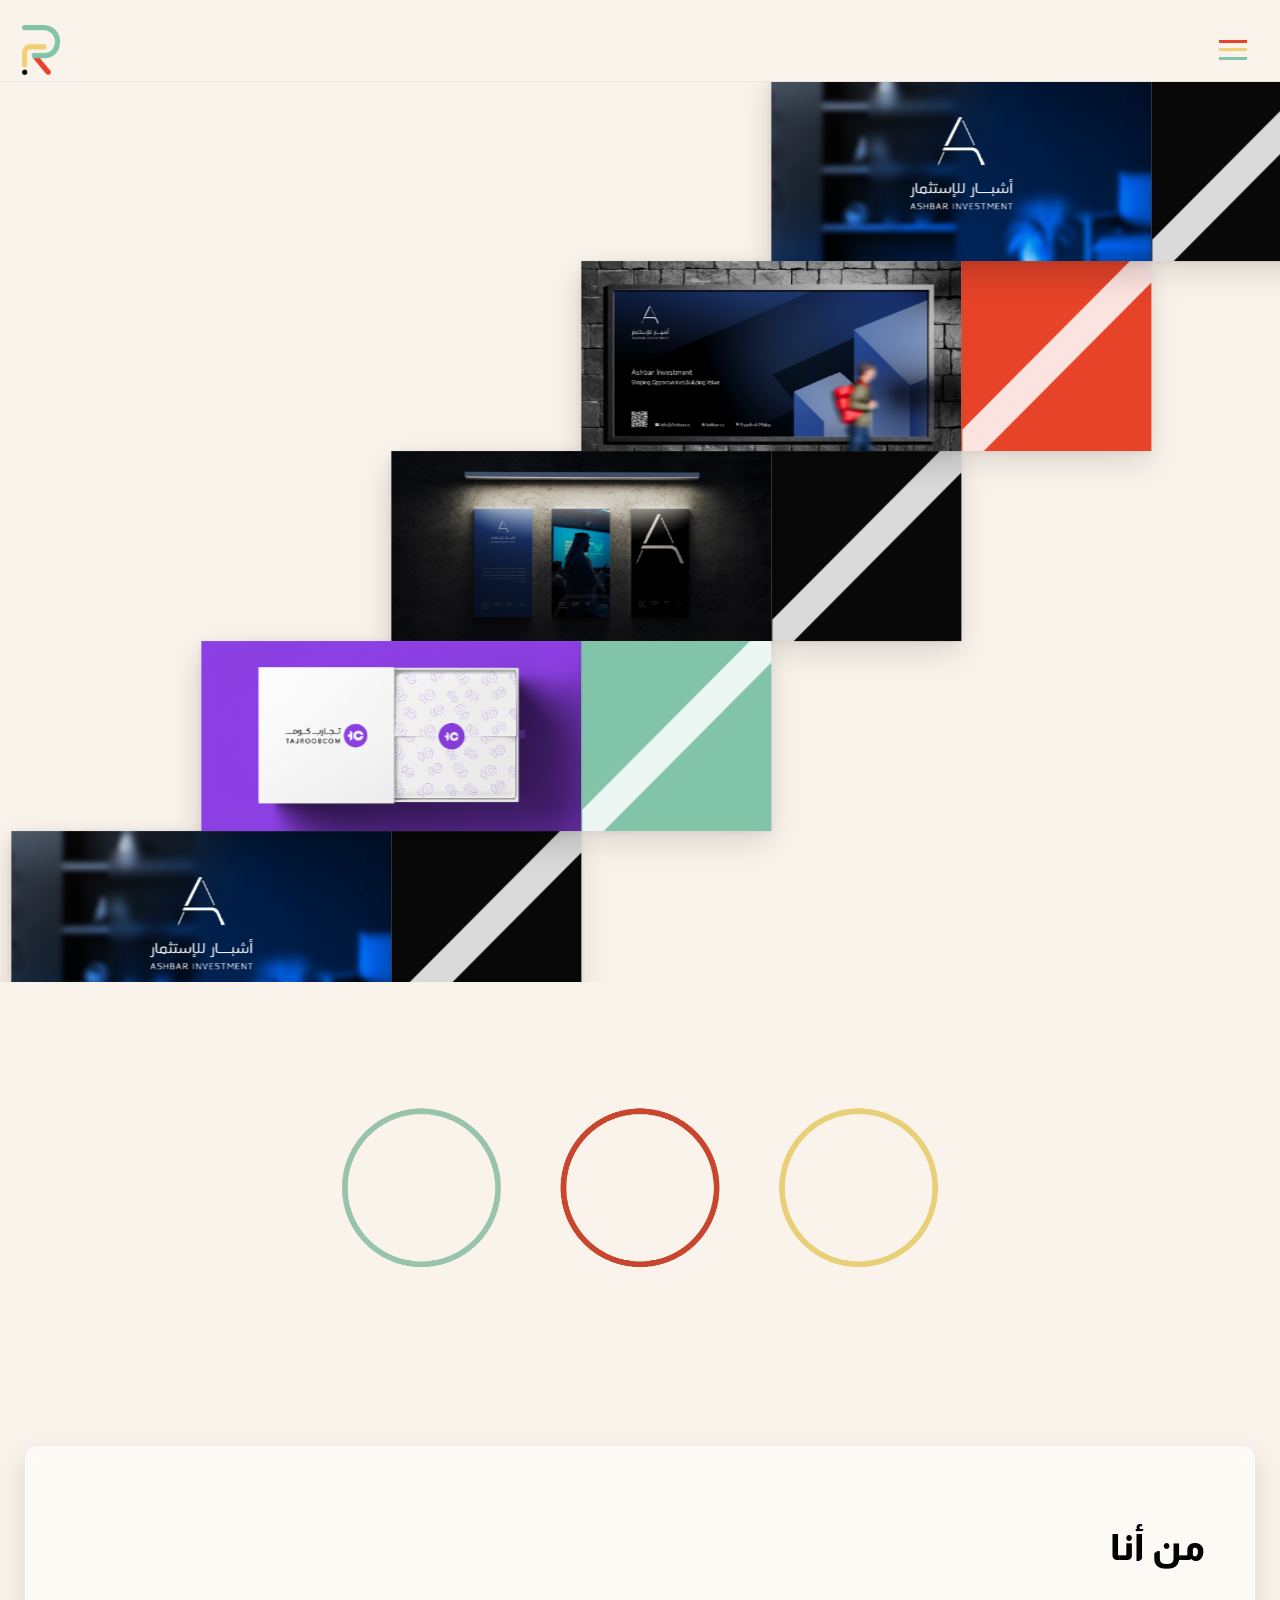
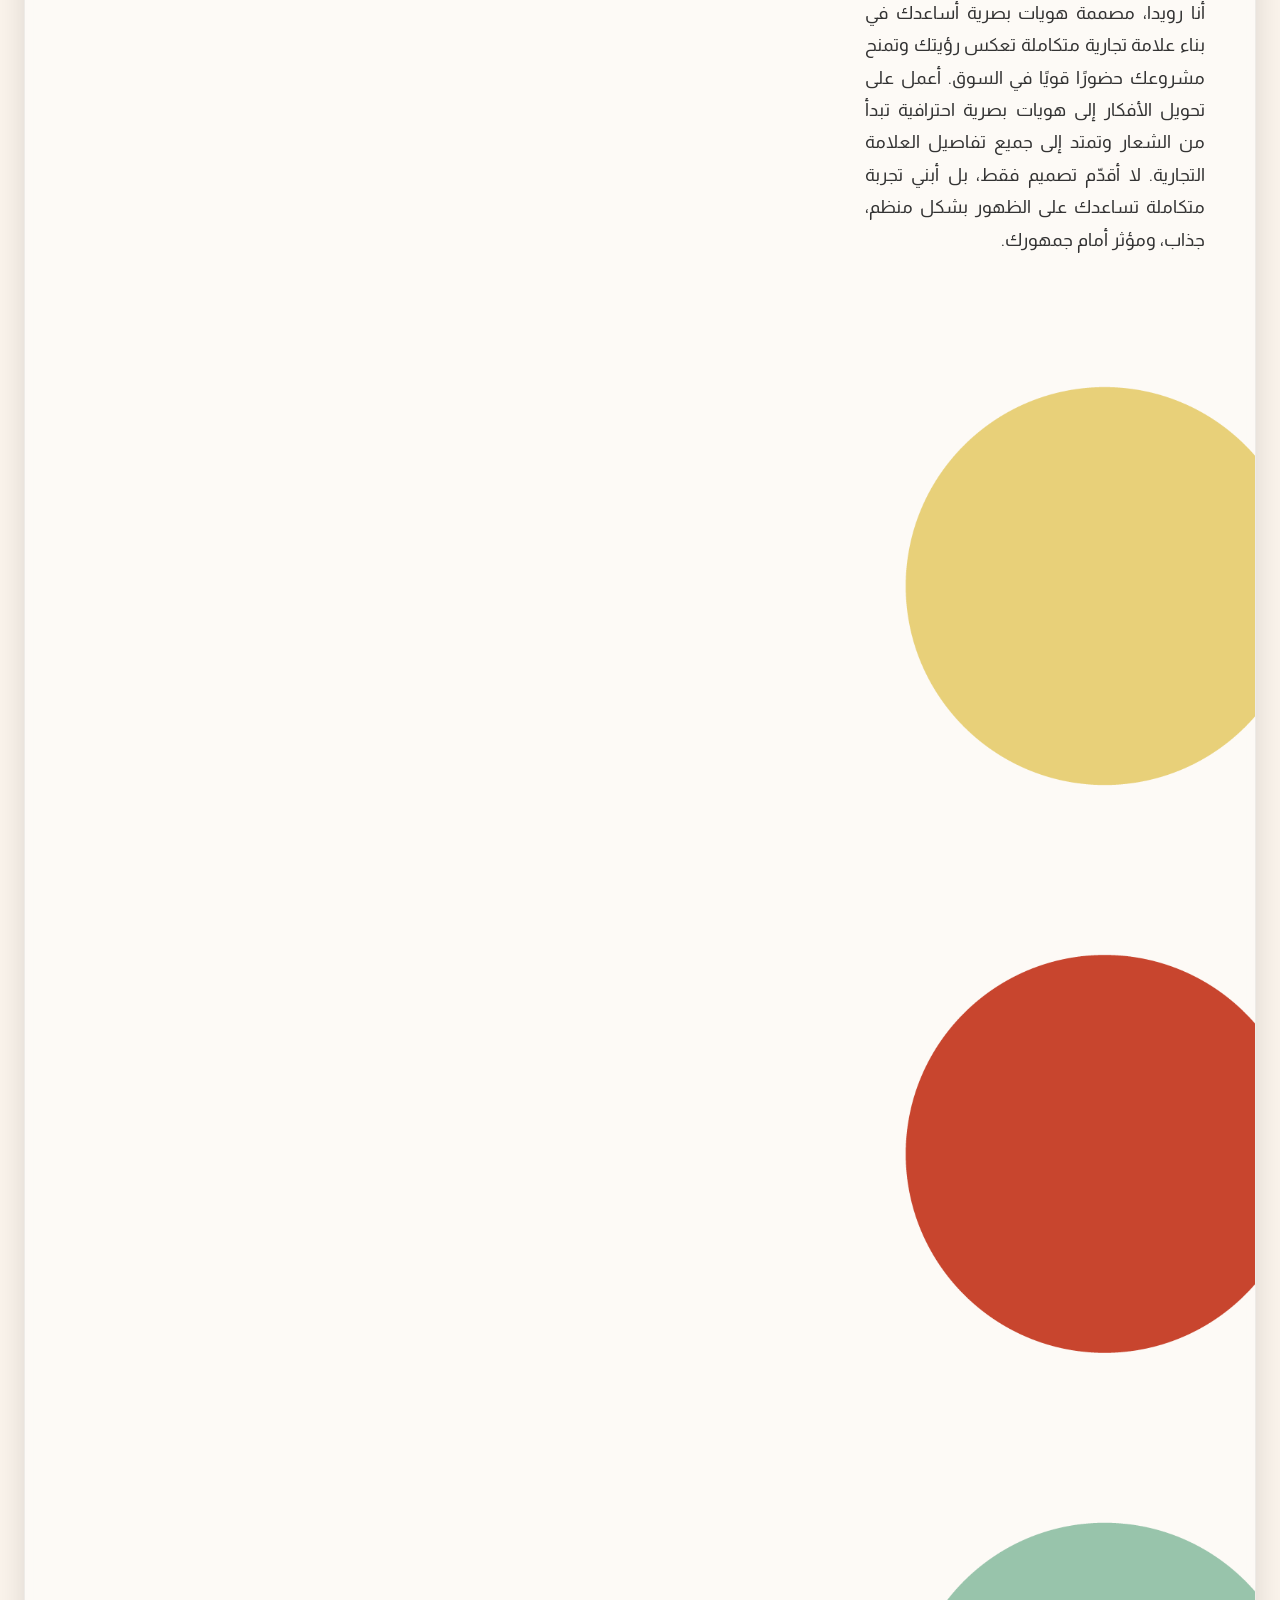
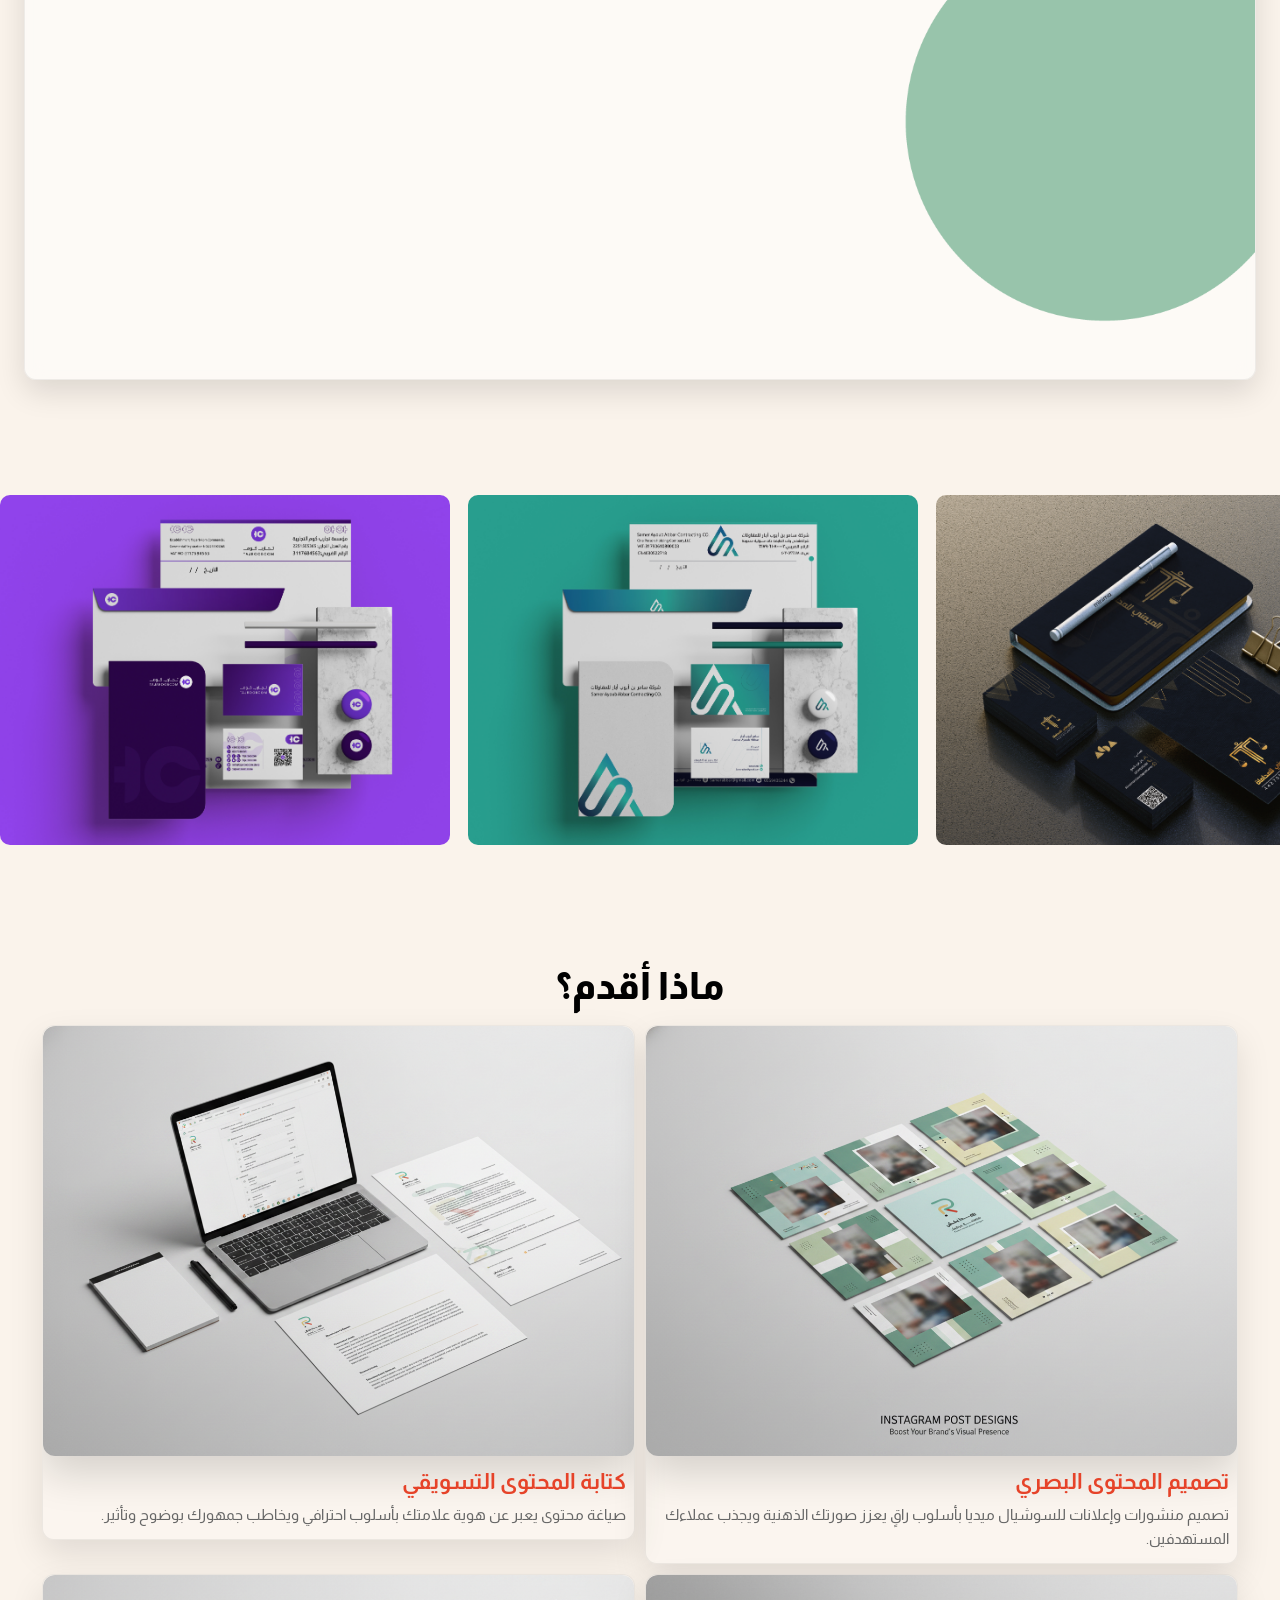
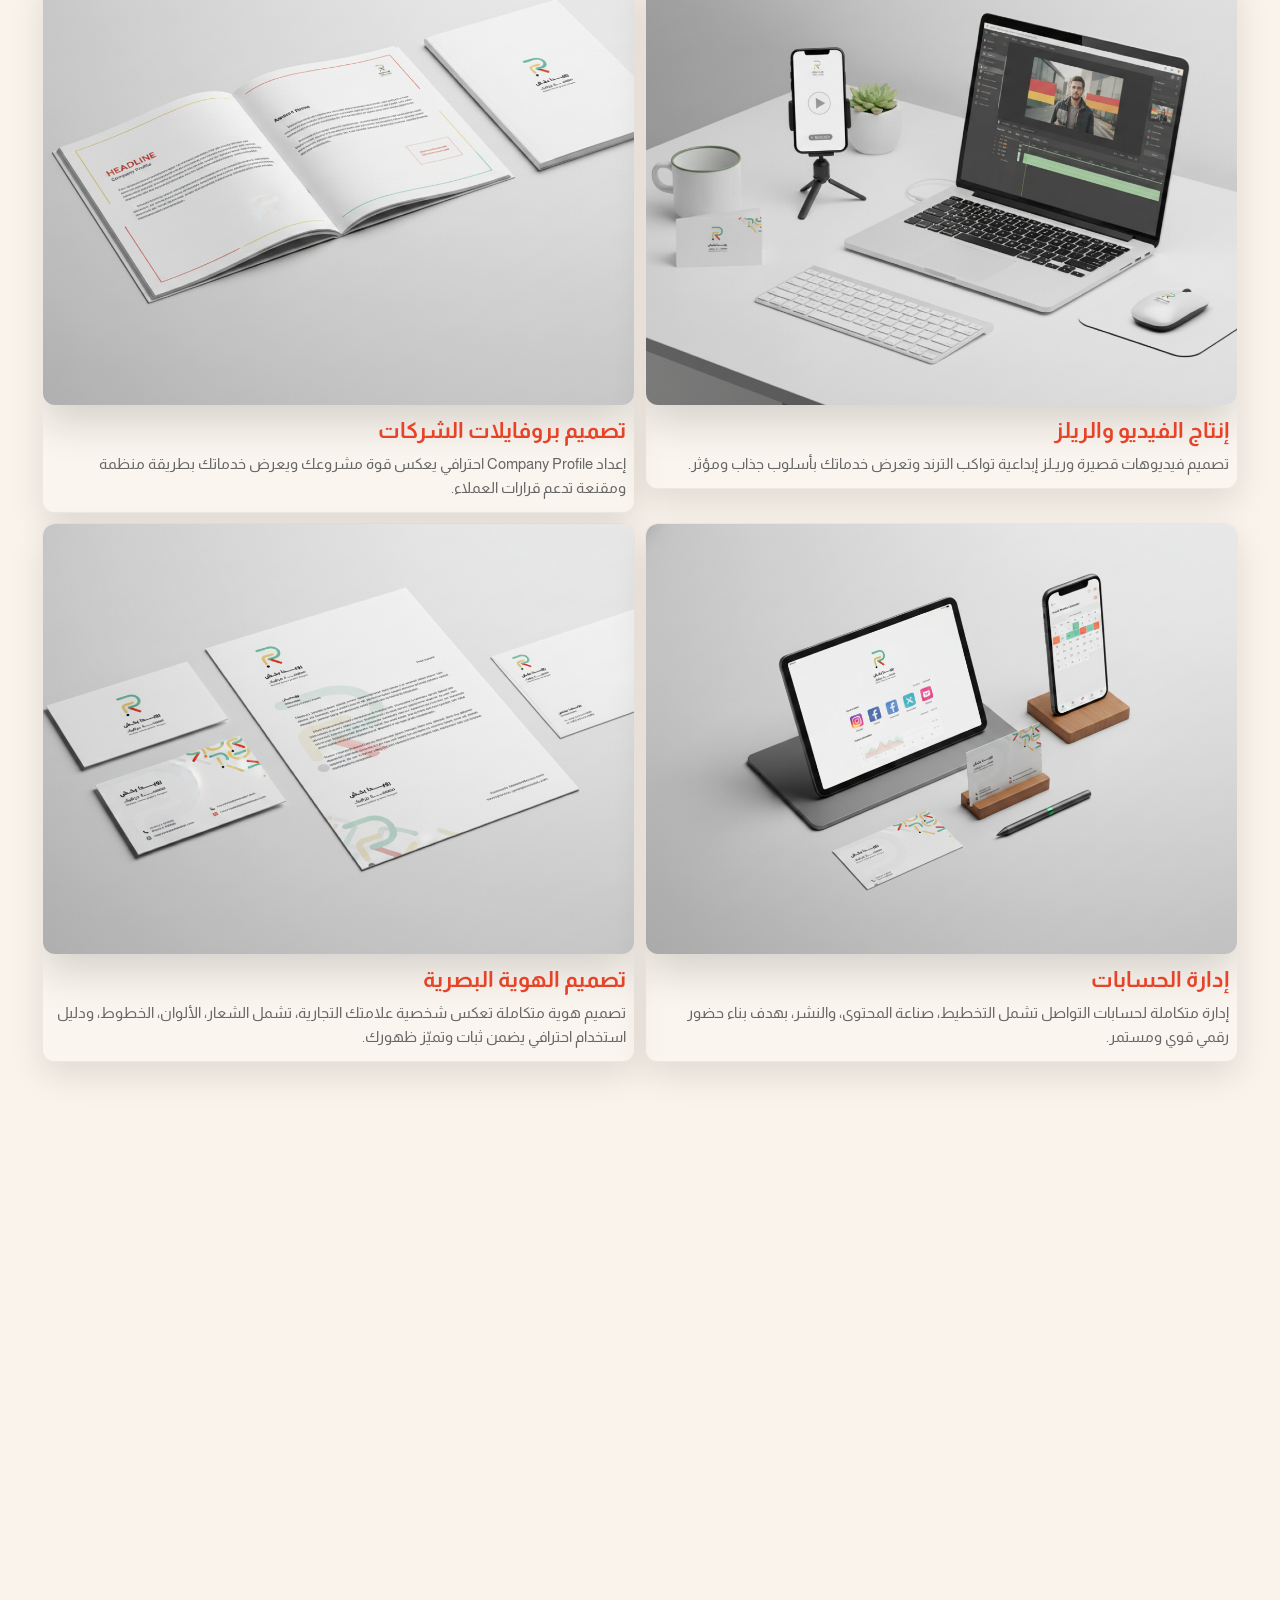
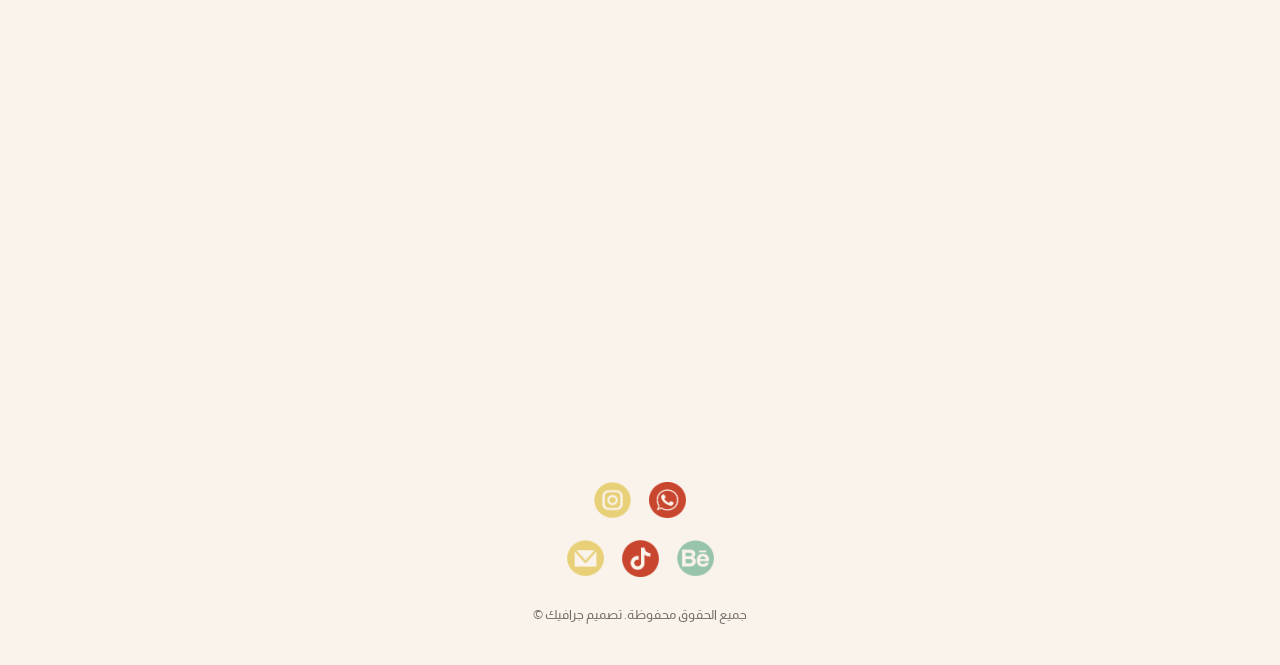
==== commit d4ced0bb: "Update index.html" ====
--- a/index.html
+++ b/index.html
@@ -89,7 +89,7 @@
 
       </p>
 
-      <img src="posts-14.png" class="aboutImgDesktop" alt="About image">
+      <img src="posts-14..png" class="aboutImgDesktop" alt="About image">
 
     </div>
 
--- a/style.css
+++ b/style.css
@@ -1867,46 +1867,184 @@
 
 
 @media (max-width: 768px) {
-
-  #about .aboutText p {
-
+  .aboutText {
+    direction: rtl;
+    text-align: right !important;
+    max-width: 100%;
+    margin: 0;
+    padding-right: 3px;
+    padding-left: 8px;
+    line-height: 1.9;
+    word-spacing: 0.5px;
+  }
+
+  .aboutText p {
+    text-align: right !important;
+    text-align-last: right !important;
+    hyphens: auto !important;
+    word-break: break-word !important;
+  }
+}
+
+
+
+@media (max-width: 768px) {
+  .aboutText p {
     text-align: justify !important;
-
-    direction: rtl;
-
-    max-width: 100% !important;
-
-    margin: 0 !important;
-
-    padding: 0 10px !important;
-
-    line-height: 1.9;
-
-    /* 👇 هذا هو السر */
-
-    text-justify: inter-word;
-
-  }
-
-}
-
-
-
-
-
-
-
-
-
-
-
-
-
-
-
-
-
-
-
-
-
+    text-align-last: right !important;
+    direction: rtl !important;
+    hyphens: auto !important;
+    word-break: break-word !important;
+    padding: 0 6px;
+  }
+}
+
+
+
+
+
+
+
+
+
+
+
+
+
+
+
+
+
+/* ==========================
+
+   ABOUT (TABLET - iPad)
+
+========================== */
+
+@media (min-width:769px) and (max-width:1024px){
+
+#about.pageGeneric{
+
+  --aboutTabletCardPad: 30px;
+
+}
+
+/* الكرت */
+
+#about.pageGeneric .aboutCard{
+
+  display:flex;
+
+  flex-direction:column;
+
+  width:100%;
+
+  margin:0 30px; /* فراغ من الجنبين */
+
+  padding: var(--aboutTabletCardPad);
+
+  gap:30px;
+
+  min-height:auto;
+
+}
+
+/* النص */
+
+#about .aboutText{
+
+  width:100%;
+
+  max-width:100%;
+
+  text-align:right;
+
+  margin:0;
+
+}
+
+/* الفيديو */
+
+#about .aboutVideo{
+
+  position:static;
+
+  width:100%;
+
+  height:auto;              /* 👈 يمنع القص */
+
+  border-radius:16px;
+
+  overflow:hidden;
+
+  background:#000;          /* شكل أنظف */
+
+}
+
+/* الفيديو نفسه */
+
+#about .aboutVideo video{
+
+  width:100%;
+
+  height:auto;              /* 👈 أهم شيء */
+
+  display:block;
+
+  object-fit:contain;       /* يعرض كامل */
+
+}
+
+}
+
+
+
+
+
+
+@media (min-width:1025px){
+
+/* ننزل النص */
+
+#about .aboutText{
+
+  margin-top: 30px; /* 👈 تحكم بالمستوى */
+
+}
+
+/* إذا عندك صورة داخل النص */
+
+#about .aboutText img{
+
+  margin-top: 90px; /* 👈 مسافة بين النص والصورة */
+
+}
+
+/* أو إذا الصورة عنصر منفصل */
+
+#about .aboutImage{
+
+  margin-top: 20px;
+
+}
+
+}
+
+
+
+
+
+
+
+
+
+
+
+
+
+
+
+
+
+
+
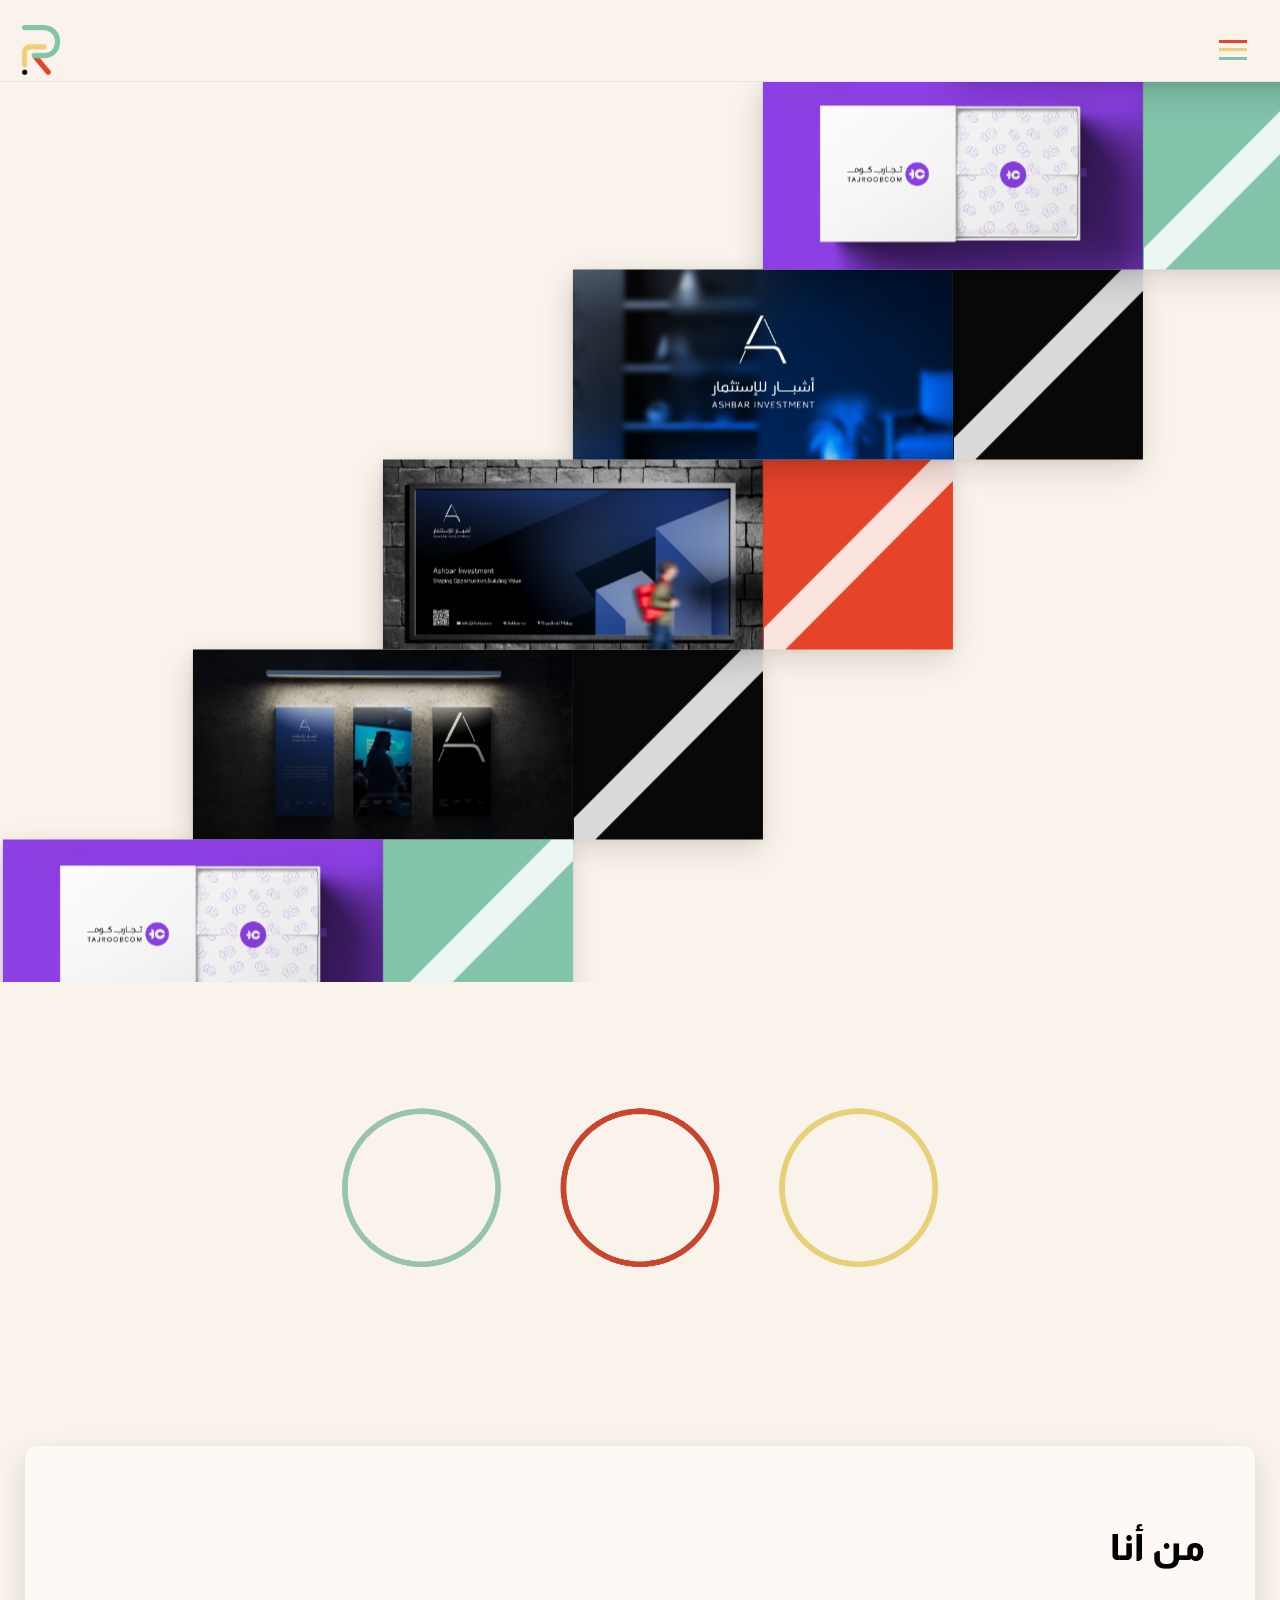
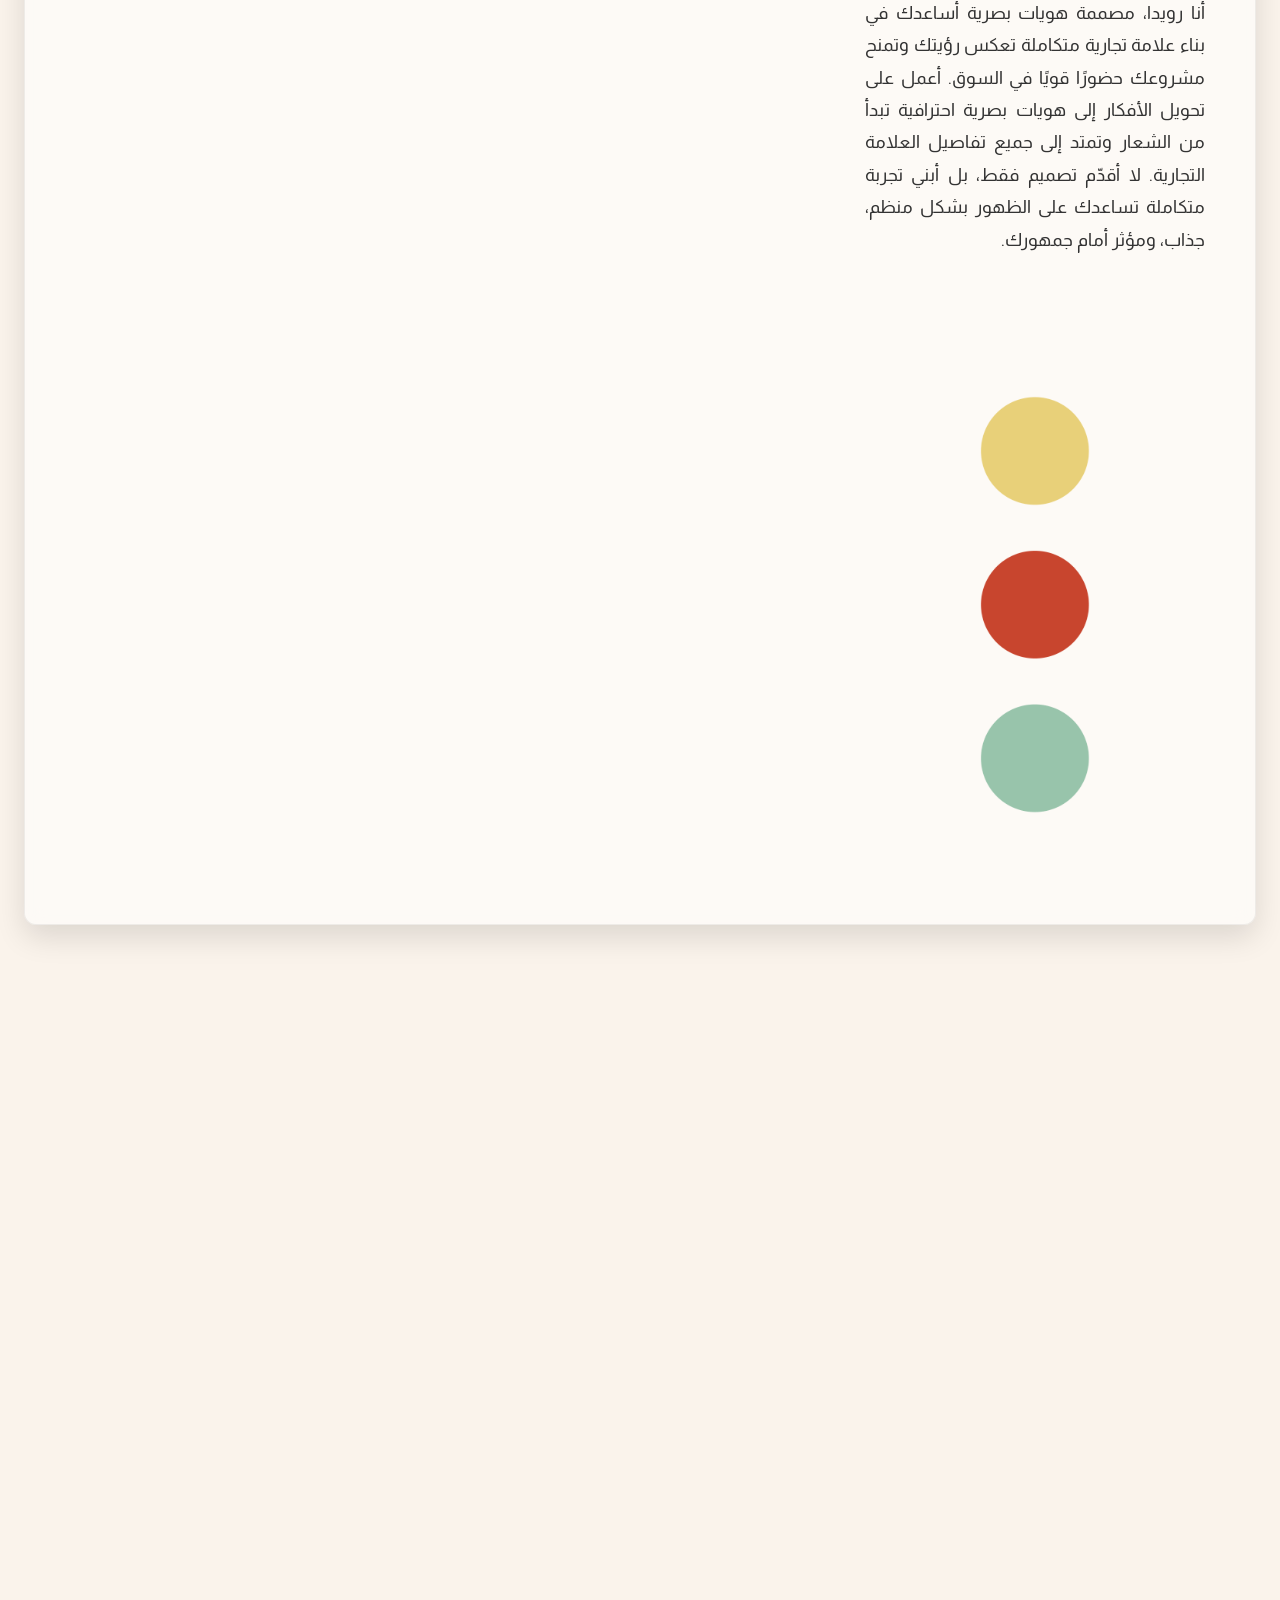
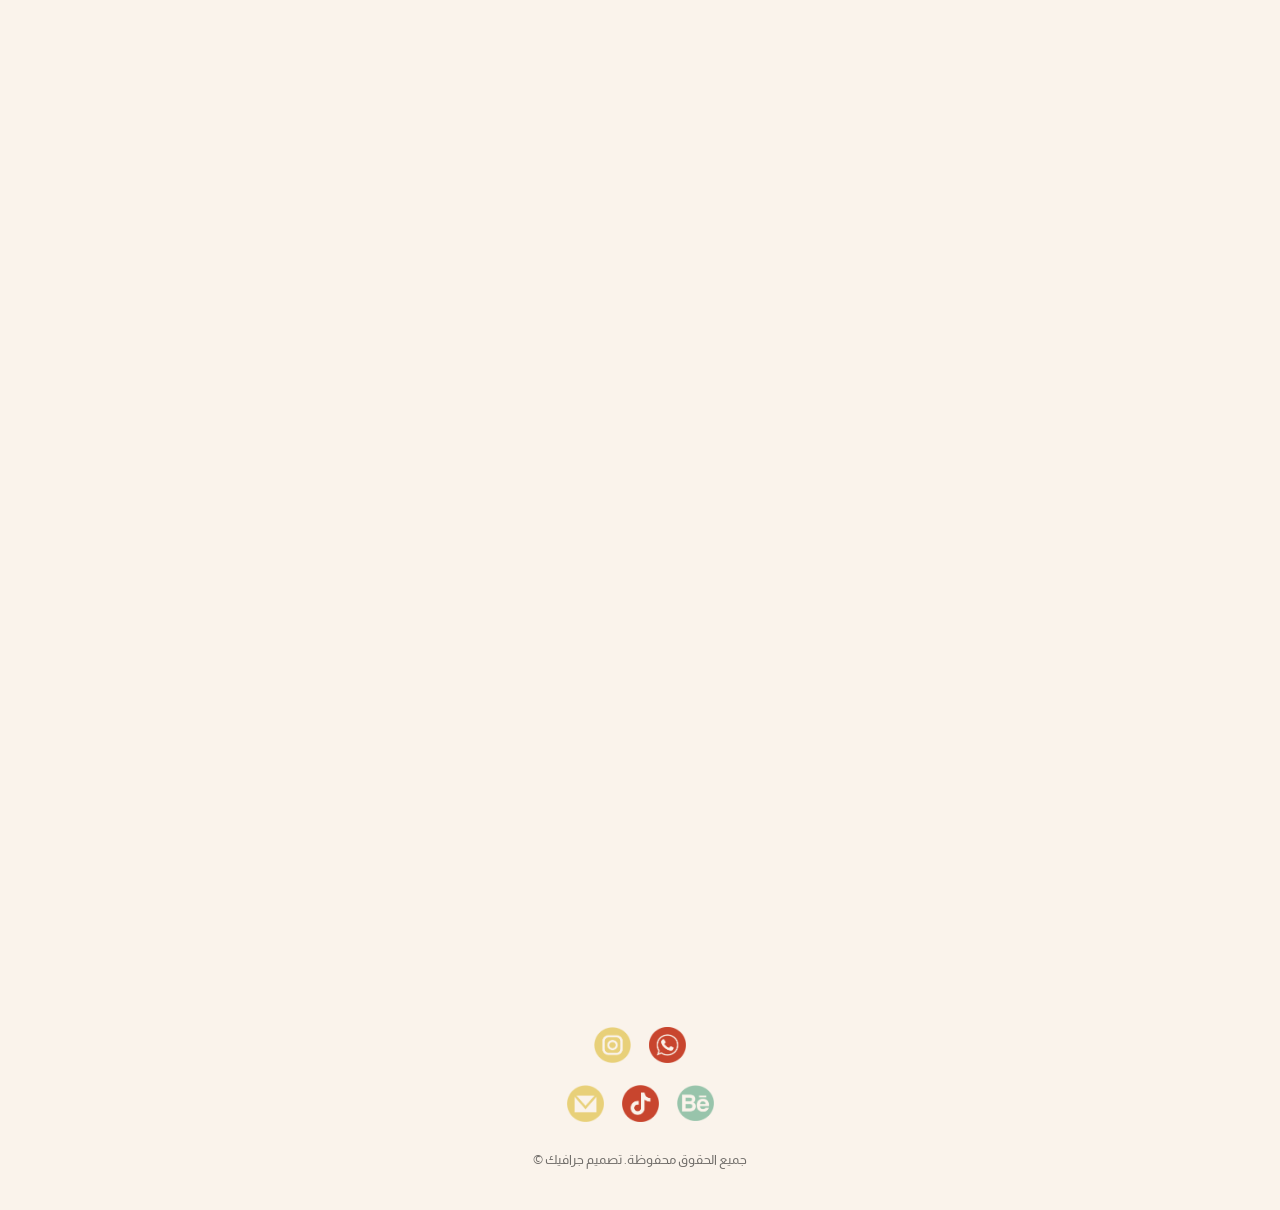
==== commit a9ab6f89: "Update index.html" ====
--- a/index.html
+++ b/index.html
@@ -187,6 +187,52 @@
   <div class="worksWrap">
     <h2 class="worksTitle">ماذا أقدم؟</h2>
 <div class="worksGrid">
+
+
+
+    <a class="workItem" href="javascript:void(0)" aria-label="Work 4">
+    <img src="تصاميم الموقع-32.jpg.jpeg" alt="Work 4">
+
+    <div class="workInfo">
+      <h3 class="workName">تصميم الهوية البصرية</h3>
+      <p class="workDesc">تصميم هوية متكاملة تعكس شخصية علامتك التجارية، تشمل الشعار، الألوان، الخطوط، ودليل استخدام احترافي يضمن ثبات وتميّز ظهورك.</p>
+    </div>
+  </a>
+
+
+  <a class="workItem" href="javascript:void(0)" aria-label="Work 3">
+    <img src="تصاميم الموقع-29.jpg.jpeg" alt="Work 3">
+
+    <div class="workInfo">
+      <h3 class="workName">تصميم بروفايلات الشركات</h3>
+      <p class="workDesc">إعداد Company Profile احترافي يعكس قوة مشروعك ويعرض خدماتك بطريقة منظمة ومقنعة تدعم قرارات العملاء.</p>
+    </div>
+  </a>
+
+    <a class="workItem" href="javascript:void(0)" aria-label="Work 2">
+    <img src="تصاميم الموقع-31.jpg.jpeg" alt="Work 2">
+
+    <div class="workInfo">
+      <h3 class="workName"> تصميم المحتوى البصري</h3>
+      <p class="workDesc">تصميم منشورات وإعلانات للسوشيال ميديا بأسلوب راقٍ يعزز صورتك الذهنية ويجذب عملاءك المستهدفين.</p>
+    </div>
+  </a>
+
+
+
+
+
+    <a class="workItem" href="javascript:void(0)" aria-label="Work 4">
+    <img src="تصاميم الموقع-30.jpg.jpeg" alt="Work 4">
+
+    <div class="workInfo">
+      <h3 class="workName">إنتاج الفيديو والريلز</h3>
+      <p class="workDesc">تصميم فيديوهات قصيرة وريـلز إبداعية تواكب الترند وتعرض خدماتك بأسلوب جذاب ومؤثر.</p>
+    </div>
+  </a>
+
+  
+  
     <a class="workItem" href="javascript:void(0)" aria-label="Work 1">
 
 <img src="تصاميم الموقع-28.jpg.jpeg" alt="Work 1">
@@ -197,42 +243,7 @@
   </div>
 </a>
 
-  <a class="workItem" href="javascript:void(0)" aria-label="Work 2">
-    <img src="تصاميم الموقع-31.jpg.jpeg" alt="Work 2">
-
-    <div class="workInfo">
-      <h3 class="workName"> تصميم المحتوى البصري</h3>
-      <p class="workDesc">تصميم منشورات وإعلانات للسوشيال ميديا بأسلوب راقٍ يعزز صورتك الذهنية ويجذب عملاءك المستهدفين.</p>
-    </div>
-  </a>
-
-  <a class="workItem" href="javascript:void(0)" aria-label="Work 3">
-    <img src="تصاميم الموقع-29.jpg.jpeg" alt="Work 3">
-
-    <div class="workInfo">
-      <h3 class="workName">تصميم بروفايلات الشركات</h3>
-      <p class="workDesc">إعداد Company Profile احترافي يعكس قوة مشروعك ويعرض خدماتك بطريقة منظمة ومقنعة تدعم قرارات العملاء.</p>
-    </div>
-  </a>
-
-  <a class="workItem" href="javascript:void(0)" aria-label="Work 4">
-    <img src="تصاميم الموقع-30.jpg.jpeg" alt="Work 4">
-
-    <div class="workInfo">
-      <h3 class="workName">إنتاج الفيديو والريلز</h3>
-      <p class="workDesc">تصميم فيديوهات قصيرة وريـلز إبداعية تواكب الترند وتعرض خدماتك بأسلوب جذاب ومؤثر.</p>
-    </div>
-  </a>
-
-
-  <a class="workItem" href="javascript:void(0)" aria-label="Work 4">
-    <img src="تصاميم الموقع-32.jpg.jpeg" alt="Work 4">
-
-    <div class="workInfo">
-      <h3 class="workName">تصميم الهوية البصرية</h3>
-      <p class="workDesc">تصميم هوية متكاملة تعكس شخصية علامتك التجارية، تشمل الشعار، الألوان، الخطوط، ودليل استخدام احترافي يضمن ثبات وتميّز ظهورك.</p>
-    </div>
-  </a>
+
 
 
   <a class="workItem" href="javascript:void(0)" aria-label="Work 4">
--- a/style.css
+++ b/style.css
@@ -1215,7 +1215,7 @@
 
     display: block;
 
-    width: 480px;        /* 👈 أكبر شوي */
+    width: 130px;        /* 👈 أكبر شوي */
 
     height: auto;
 
@@ -1803,17 +1803,136 @@
 
 
 
-@media (max-width: 768px){
-  #about .aboutText p{
-    padding: 3px !important;
-    text-align: right !important;
-    text-align-last: right !important;
-    unicode-bidi: plaintext !important;
-  }
-}
-
-
-
+
+
+
+
+
+
+
+
+
+
+
+
+
+
+
+
+/* ==========================
+
+   ABOUT (TABLET - iPad)
+
+========================== */
+
+@media (min-width:769px) and (max-width:1024px){
+
+#about.pageGeneric{
+
+  --aboutTabletCardPad: 30px;
+
+}
+
+/* الكرت */
+
+#about.pageGeneric .aboutCard{
+
+  display:flex;
+
+  flex-direction:column;
+
+  width:100%;
+
+  margin:0 30px; /* فراغ من الجنبين */
+
+  padding: var(--aboutTabletCardPad);
+
+  gap:30px;
+
+  min-height:auto;
+
+}
+
+/* النص */
+
+#about .aboutText{
+
+  width:100%;
+
+  max-width:100%;
+
+  text-align:right;
+
+  margin:0;
+
+}
+
+/* الفيديو */
+
+#about .aboutVideo{
+
+  position:static;
+
+  width:100%;
+
+  height:auto;              /* 👈 يمنع القص */
+
+  border-radius:16px;
+
+  overflow:hidden;
+
+  background:#000;          /* شكل أنظف */
+
+}
+
+/* الفيديو نفسه */
+
+#about .aboutVideo video{
+
+  width:100%;
+
+  height:auto;              /* 👈 أهم شيء */
+
+  display:block;
+
+  object-fit:contain;       /* يعرض كامل */
+
+}
+
+}
+
+
+
+
+
+
+@media (min-width:1025px){
+
+/* ننزل النص */
+
+#about .aboutText{
+
+  margin-top: 30px; /* 👈 تحكم بالمستوى */
+
+}
+
+/* إذا عندك صورة داخل النص */
+
+#about .aboutText img{
+
+  margin-top: 130px; /* 👈 مسافة بين النص والصورة */
+
+}
+
+/* أو إذا الصورة عنصر منفصل */
+
+#about .aboutImage{
+
+  margin-top: 20px;
+
+}
+
+}
 
 
 
@@ -1823,228 +1942,29 @@
 
 @media (max-width: 768px) {
 
-  /* نلغي أي مسافات من العنصر نفسه */
-
   .aboutText {
 
-    padding-right: 0 !important;
-
-    margin-right: 0 !important;
-
-  }
-
-  /* نلغي المسافات من أي أب يضغطه */
-
-  .aboutText,
-
-  .aboutText * {
-
-    box-sizing: border-box;
-
-  }
-
-  /* أهم سطر: نلغي أي padding من الحاوية */
-
-  .content,
-
-  .container,
-
-  .about,
-
-  .section {
-
-    padding-right: 0 !important;
-
-  }
-
-}
-
-
-
-
-
-
-
-
-@media (max-width: 768px) {
-  .aboutText {
-    direction: rtl;
-    text-align: right !important;
-    max-width: 100%;
-    margin: 0;
-    padding-right: 3px;
-    padding-left: 8px;
-    line-height: 1.9;
-    word-spacing: 0.5px;
-  }
-
-  .aboutText p {
-    text-align: right !important;
-    text-align-last: right !important;
-    hyphens: auto !important;
-    word-break: break-word !important;
-  }
-}
-
-
-
-@media (max-width: 768px) {
-  .aboutText p {
-    text-align: justify !important;
-    text-align-last: right !important;
-    direction: rtl !important;
-    hyphens: auto !important;
-    word-break: break-word !important;
-    padding: 0 6px;
-  }
-}
-
-
-
-
-
-
-
-
-
-
-
-
-
-
-
-
-
-/* ==========================
-
-   ABOUT (TABLET - iPad)
-
-========================== */
-
-@media (min-width:769px) and (max-width:1024px){
-
-#about.pageGeneric{
-
-  --aboutTabletCardPad: 30px;
-
-}
-
-/* الكرت */
-
-#about.pageGeneric .aboutCard{
-
-  display:flex;
-
-  flex-direction:column;
-
-  width:100%;
-
-  margin:0 30px; /* فراغ من الجنبين */
-
-  padding: var(--aboutTabletCardPad);
-
-  gap:30px;
-
-  min-height:auto;
-
-}
-
-/* النص */
-
-#about .aboutText{
-
-  width:100%;
-
-  max-width:100%;
-
-  text-align:right;
-
-  margin:0;
-
-}
-
-/* الفيديو */
-
-#about .aboutVideo{
-
-  position:static;
-
-  width:100%;
-
-  height:auto;              /* 👈 يمنع القص */
-
-  border-radius:16px;
-
-  overflow:hidden;
-
-  background:#000;          /* شكل أنظف */
-
-}
-
-/* الفيديو نفسه */
-
-#about .aboutVideo video{
-
-  width:100%;
-
-  height:auto;              /* 👈 أهم شيء */
-
-  display:block;
-
-  object-fit:contain;       /* يعرض كامل */
-
-}
-
-}
-
-
-
-
-
-
-@media (min-width:1025px){
-
-/* ننزل النص */
-
-#about .aboutText{
-
-  margin-top: 30px; /* 👈 تحكم بالمستوى */
-
-}
-
-/* إذا عندك صورة داخل النص */
-
-#about .aboutText img{
-
-  margin-top: 90px; /* 👈 مسافة بين النص والصورة */
-
-}
-
-/* أو إذا الصورة عنصر منفصل */
-
-#about .aboutImage{
-
-  margin-top: 20px;
-
-}
-
-}
-
-
-
-
-
-
-
-
-
-
-
-
-
-
-
-
-
-
-
+    padding-right: 2px !important;
+
+  }
+
+}
+
+
+
+
+
+
+
+
+
+
+
+
+
+
+
+
+
+
+
--- a/studio-hero.css
+++ b/studio-hero.css
@@ -197,3 +197,56 @@
     animation: none;
   }
 }
+
+
+
+
+
+
+
+
+
+
+/* 📱 iPad (طولي + عرضي) نفس الشكل */
+
+@media (min-width: 768px) and (max-width: 1024px){
+
+  .studio-hero{
+
+    --imgH: 460px;   /* نفس الارتفاع في كل أوضاع الآيباد */
+
+    --gapX: 14px;
+
+    --gapY: 14px;
+
+  }
+
+  .studio-hero .studio-cols{
+
+    width: 122%;
+
+    margin-left: -11%;
+
+    padding: 18px;
+
+  }
+
+  .studio-hero .studio-col{
+
+    flex: 0.85;
+
+  }
+
+  .studio-hero .studio-col.mid{
+
+    flex: 1.5;
+
+  }
+
+  .studio-hero .track img{
+
+    object-fit: cover;
+
+  }
+
+}
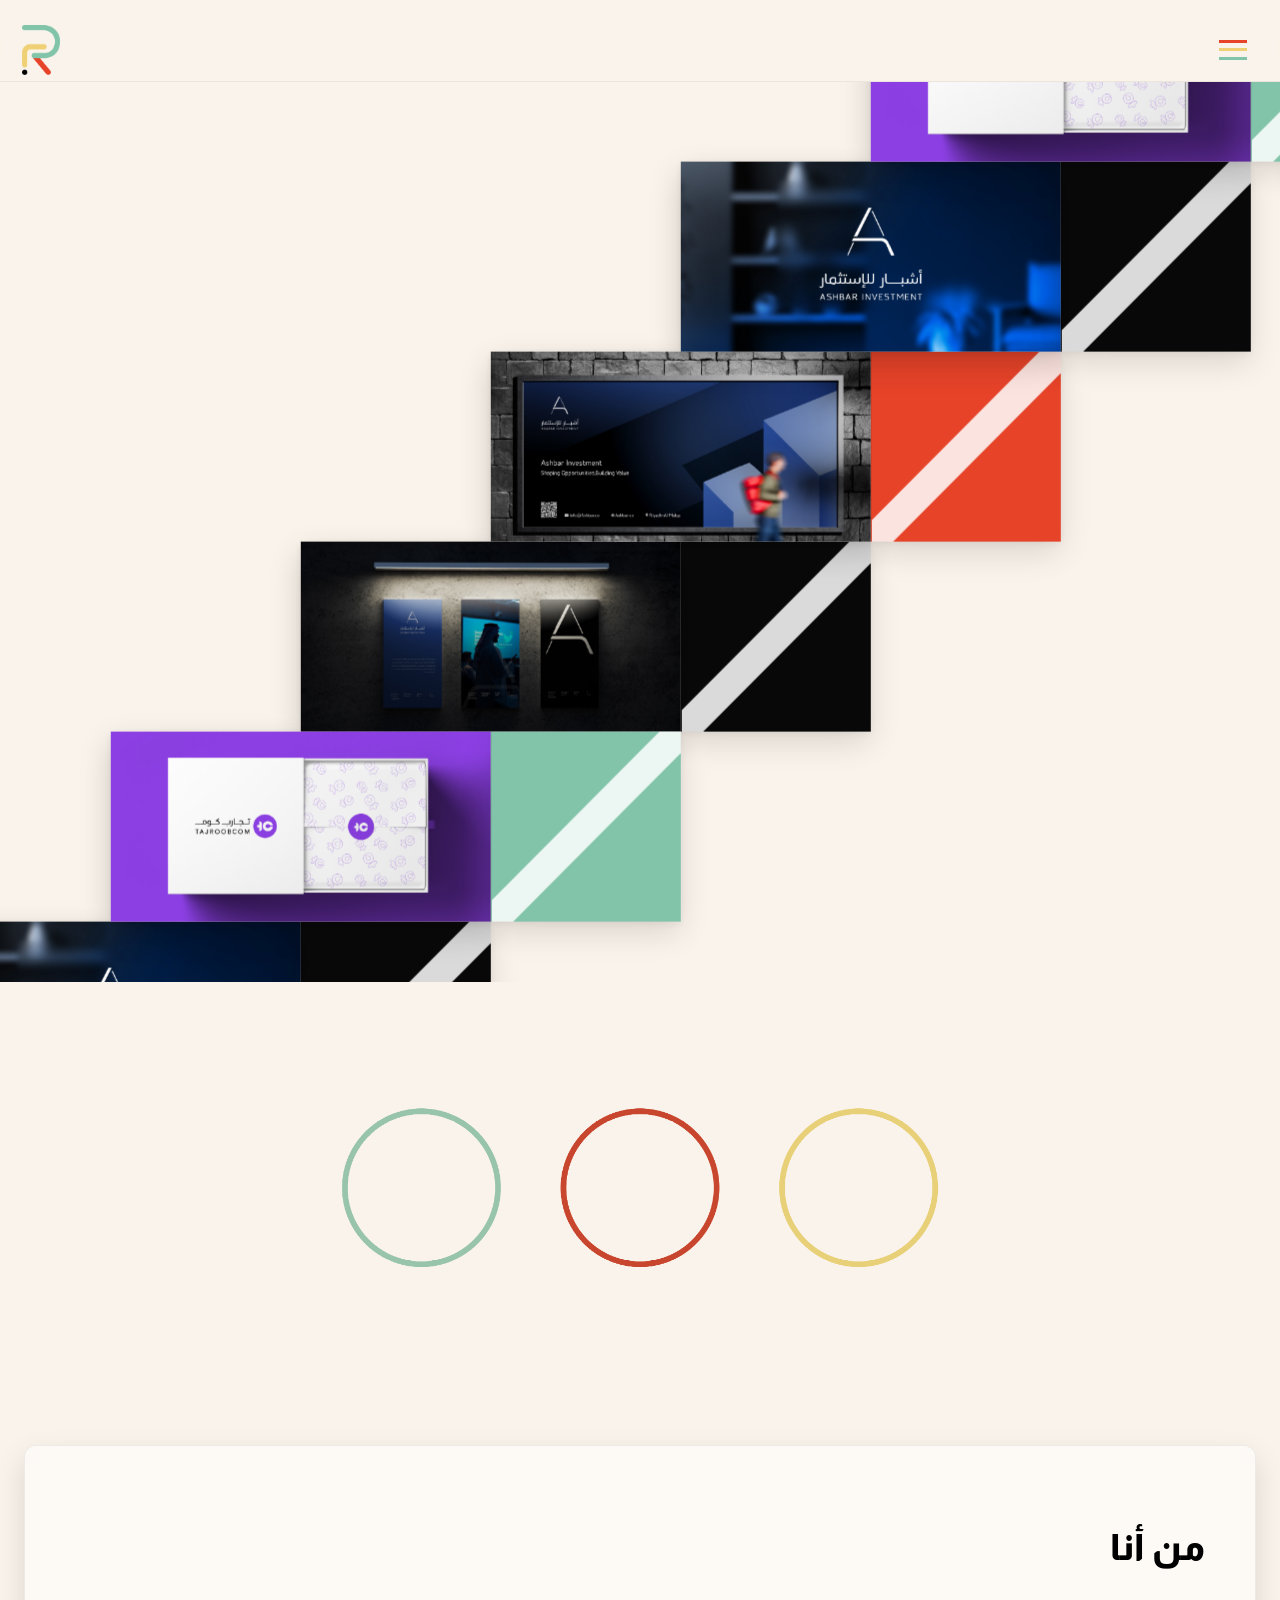
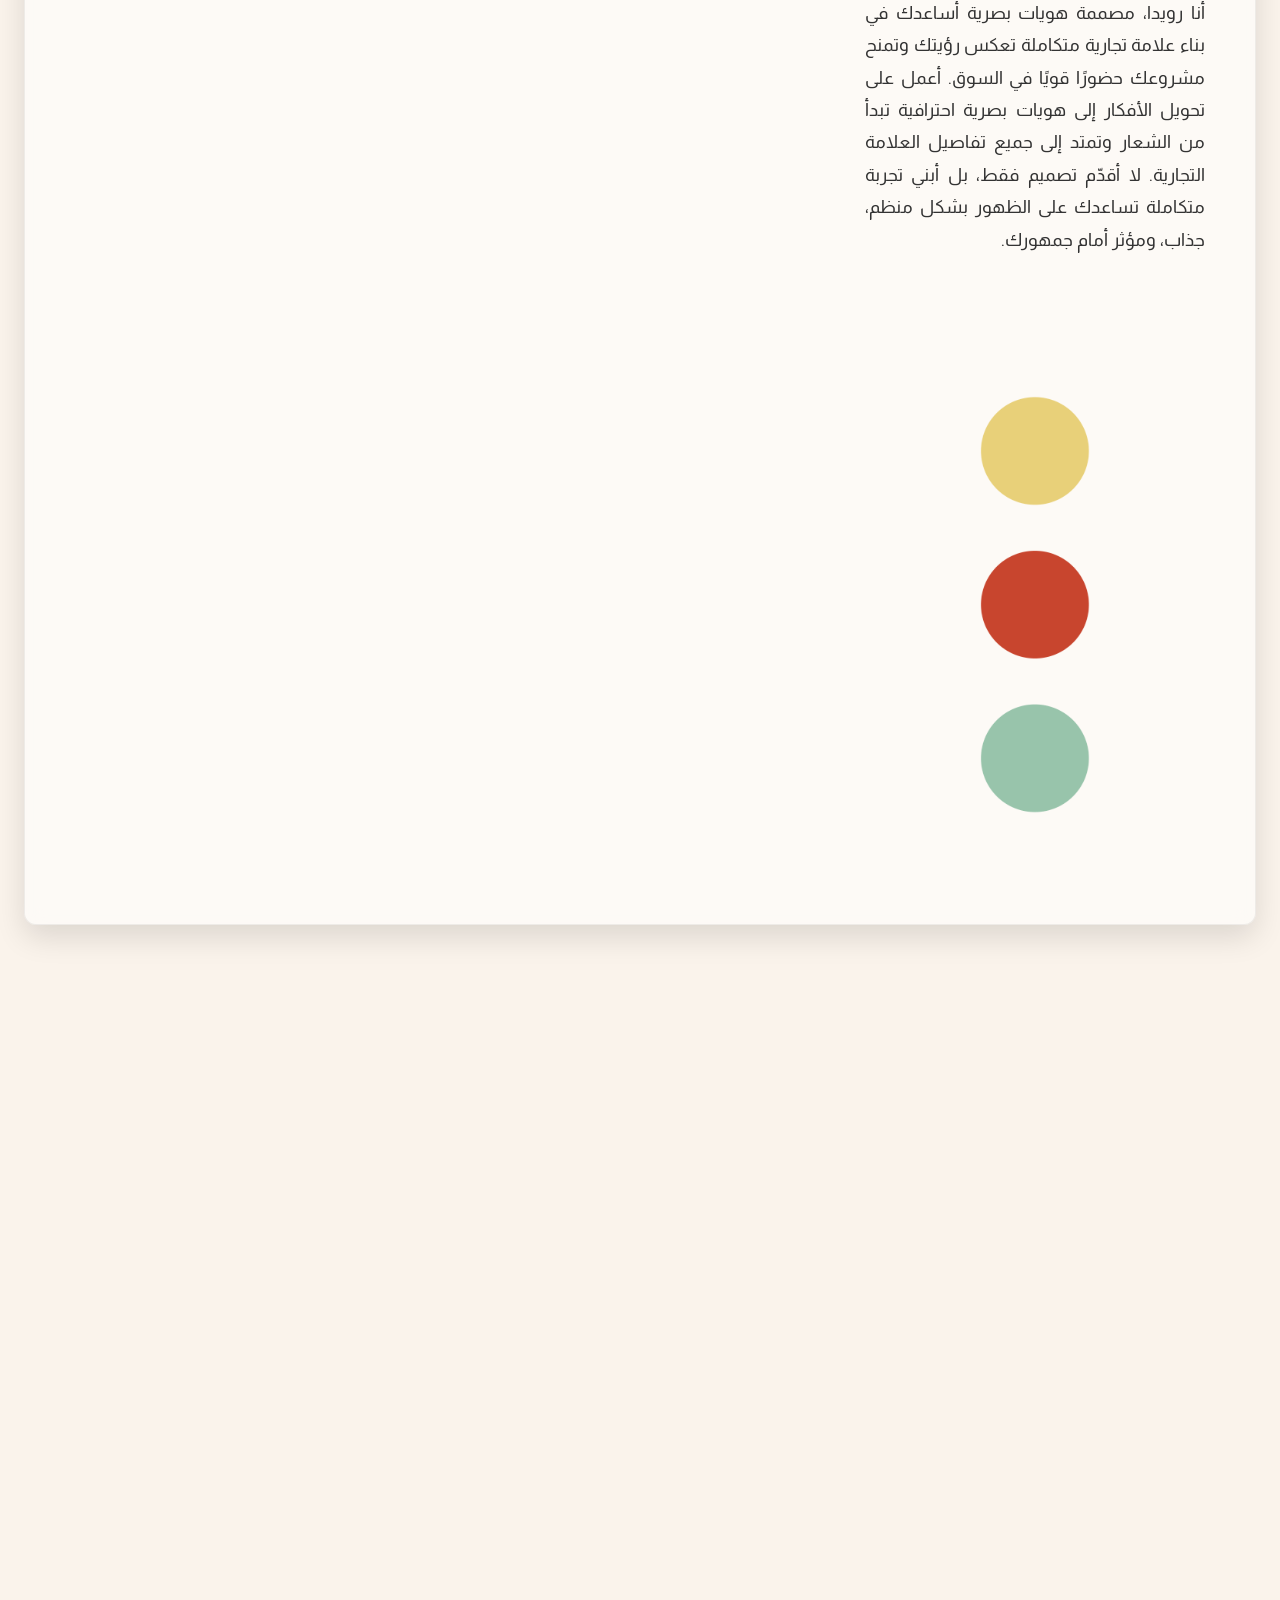
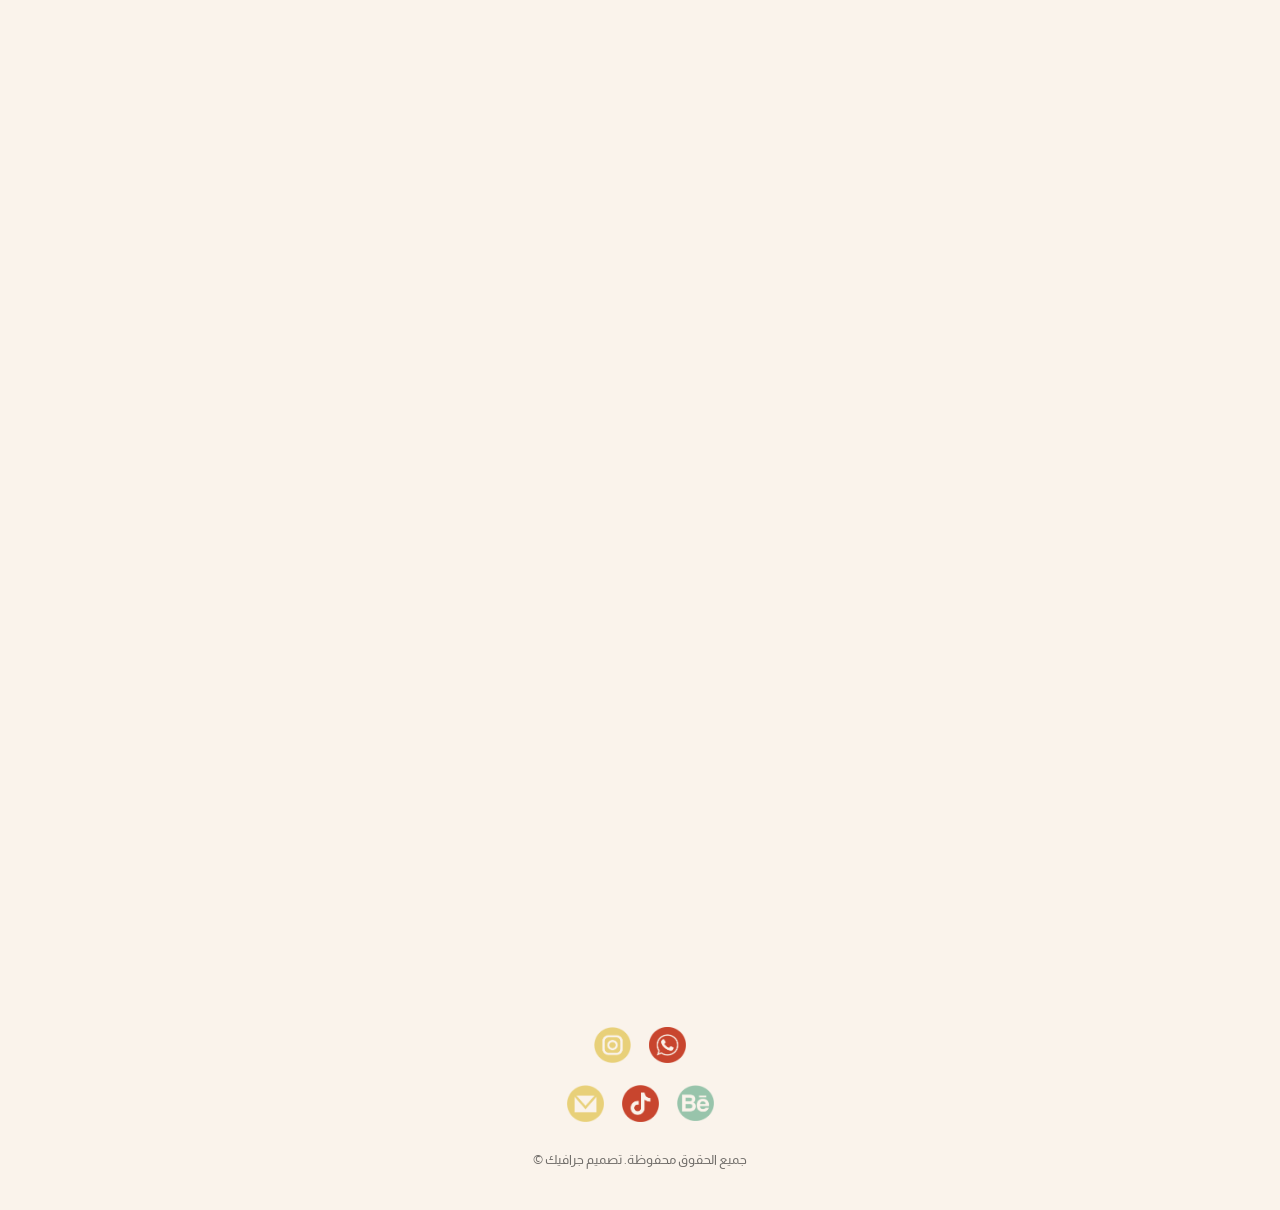
==== commit 50112f46: "Update index.html" ====
--- a/index.html
+++ b/index.html
@@ -134,8 +134,6 @@
 
       <img src="تصاميم الموقع-16.jpg.jpeg">
 
-<img src="تصاميم الموقع-17.jpg.jpeg">
-
       <img src="تصاميم الموقع-18.jpg.jpeg">
 
       <img src="تصاميم الموقع-19.jpg.jpeg">
@@ -165,8 +163,6 @@
       <img src="تصاميم الموقع-17.jpg.jpeg">
 
       <img src="تصاميم الموقع-16.jpg.jpeg">
-
-<img src="تصاميم الموقع-17.jpg.jpeg">
 
       <img src="تصاميم الموقع-18.jpg.jpeg">
 
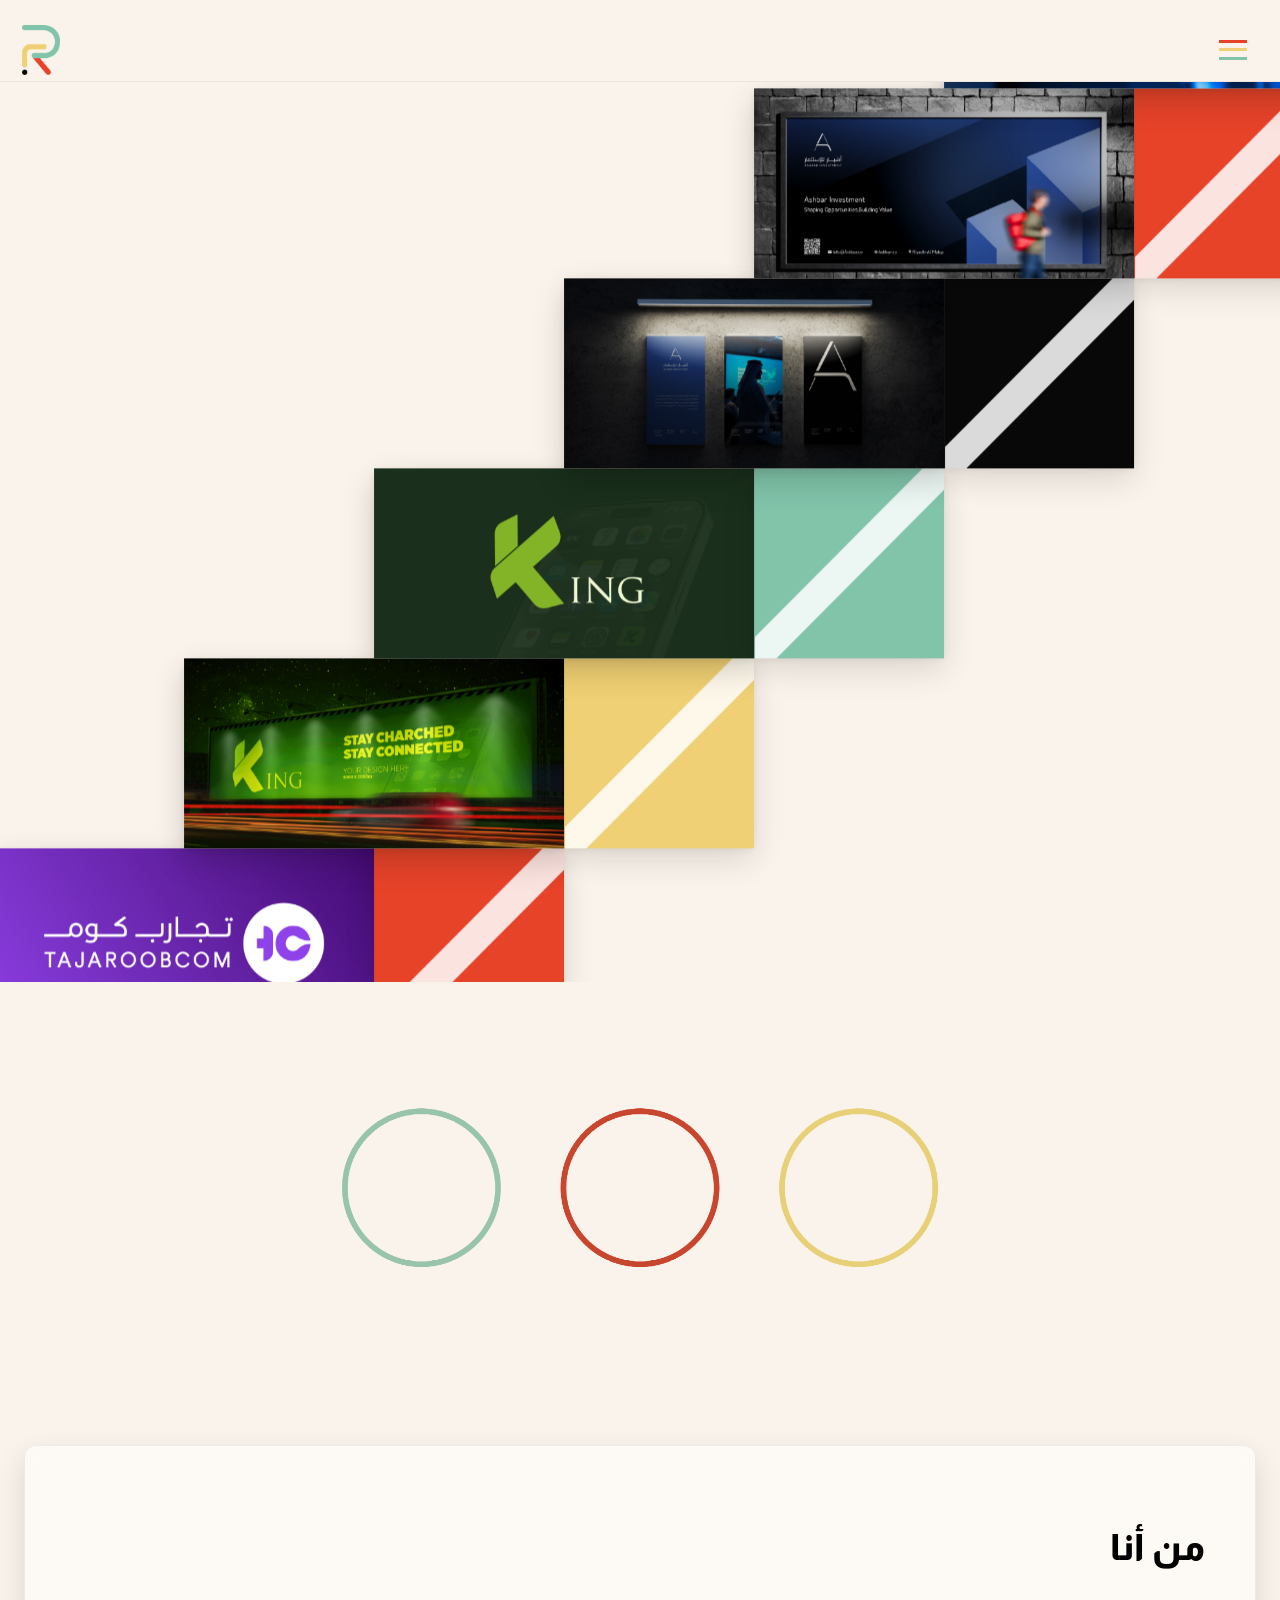
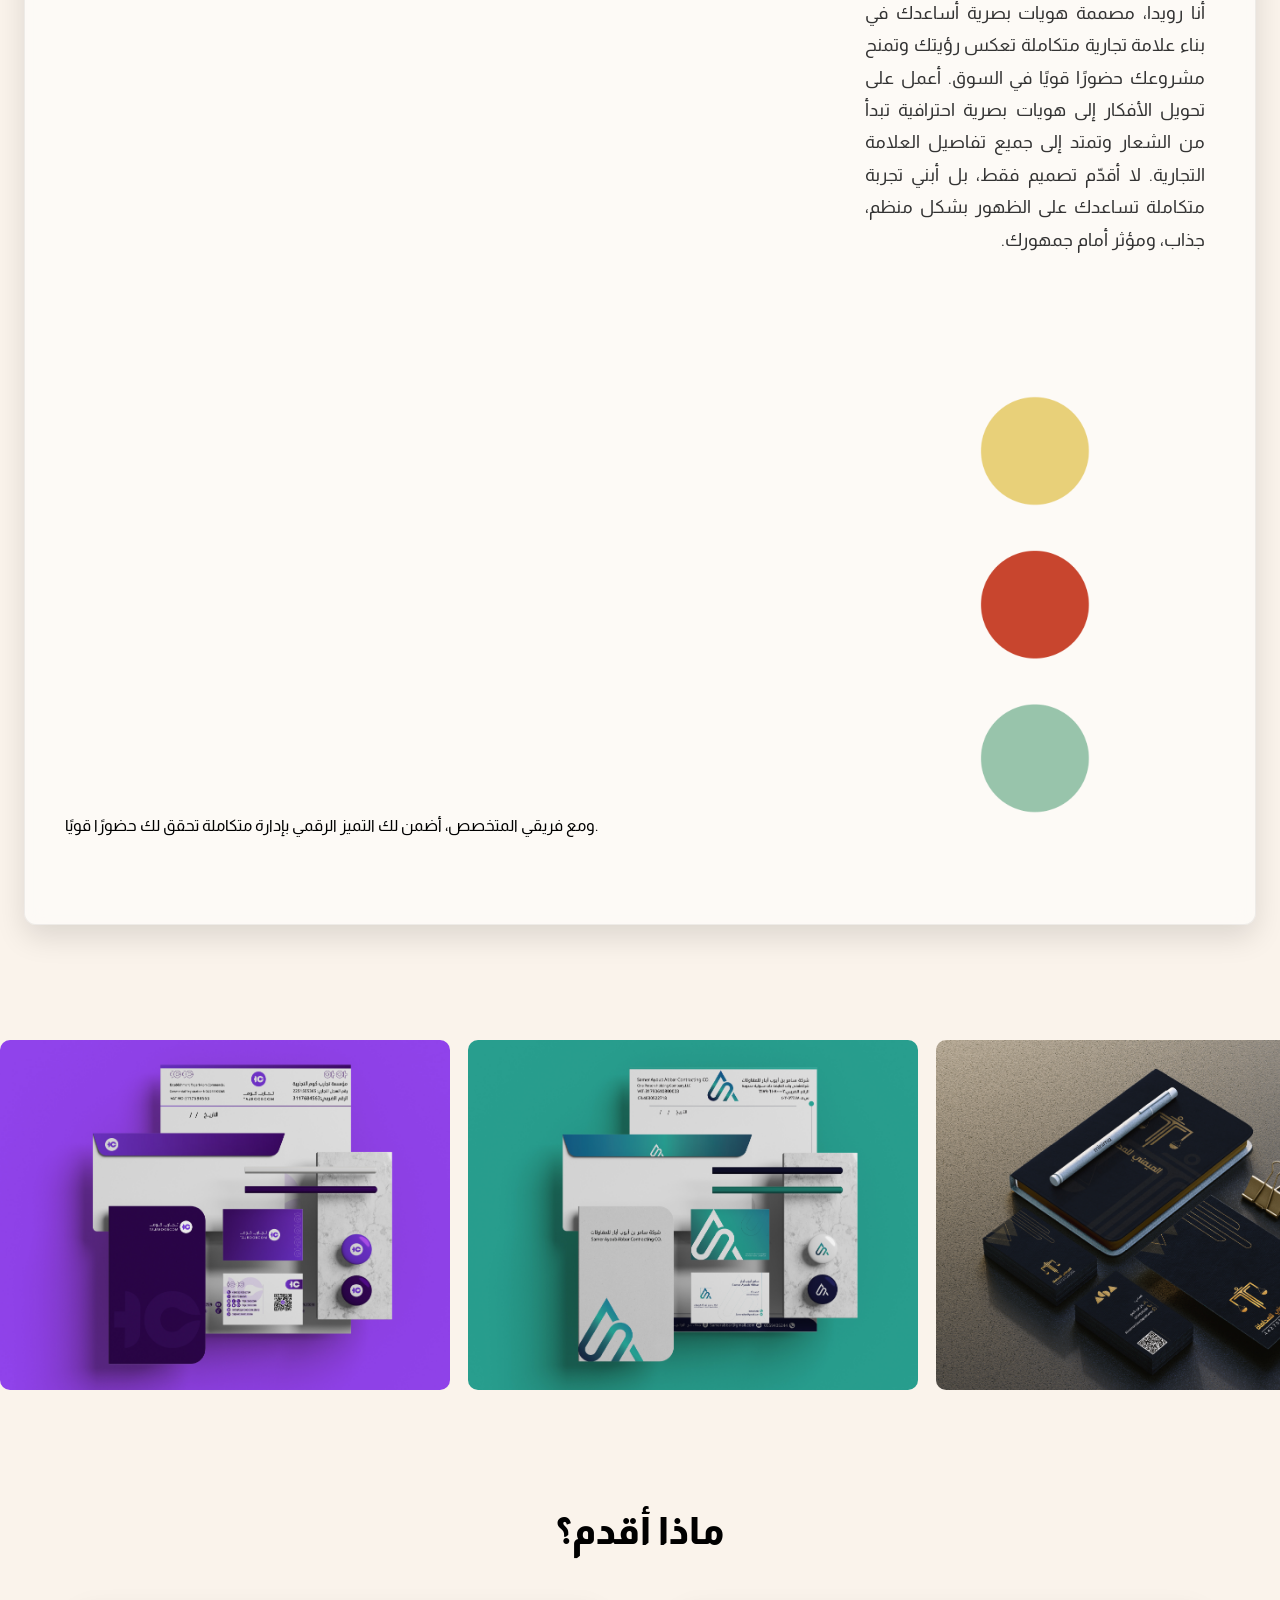
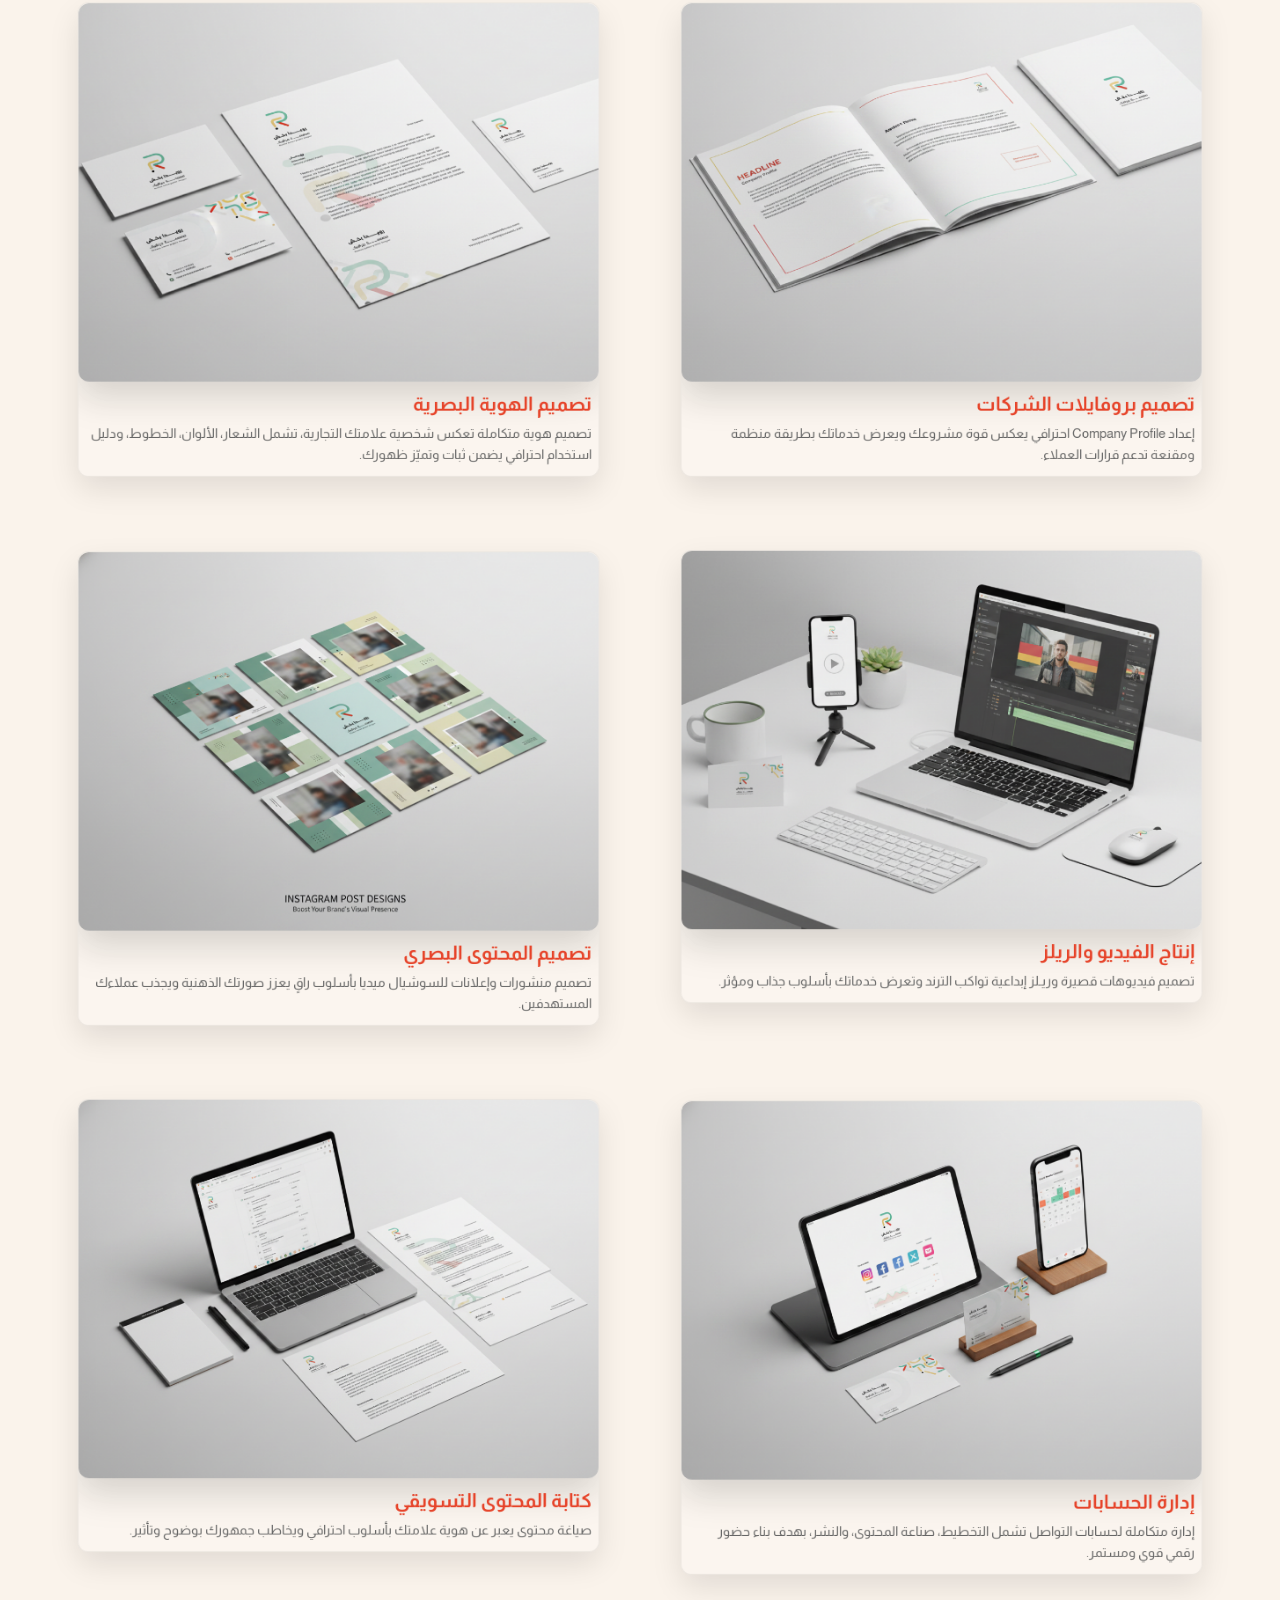
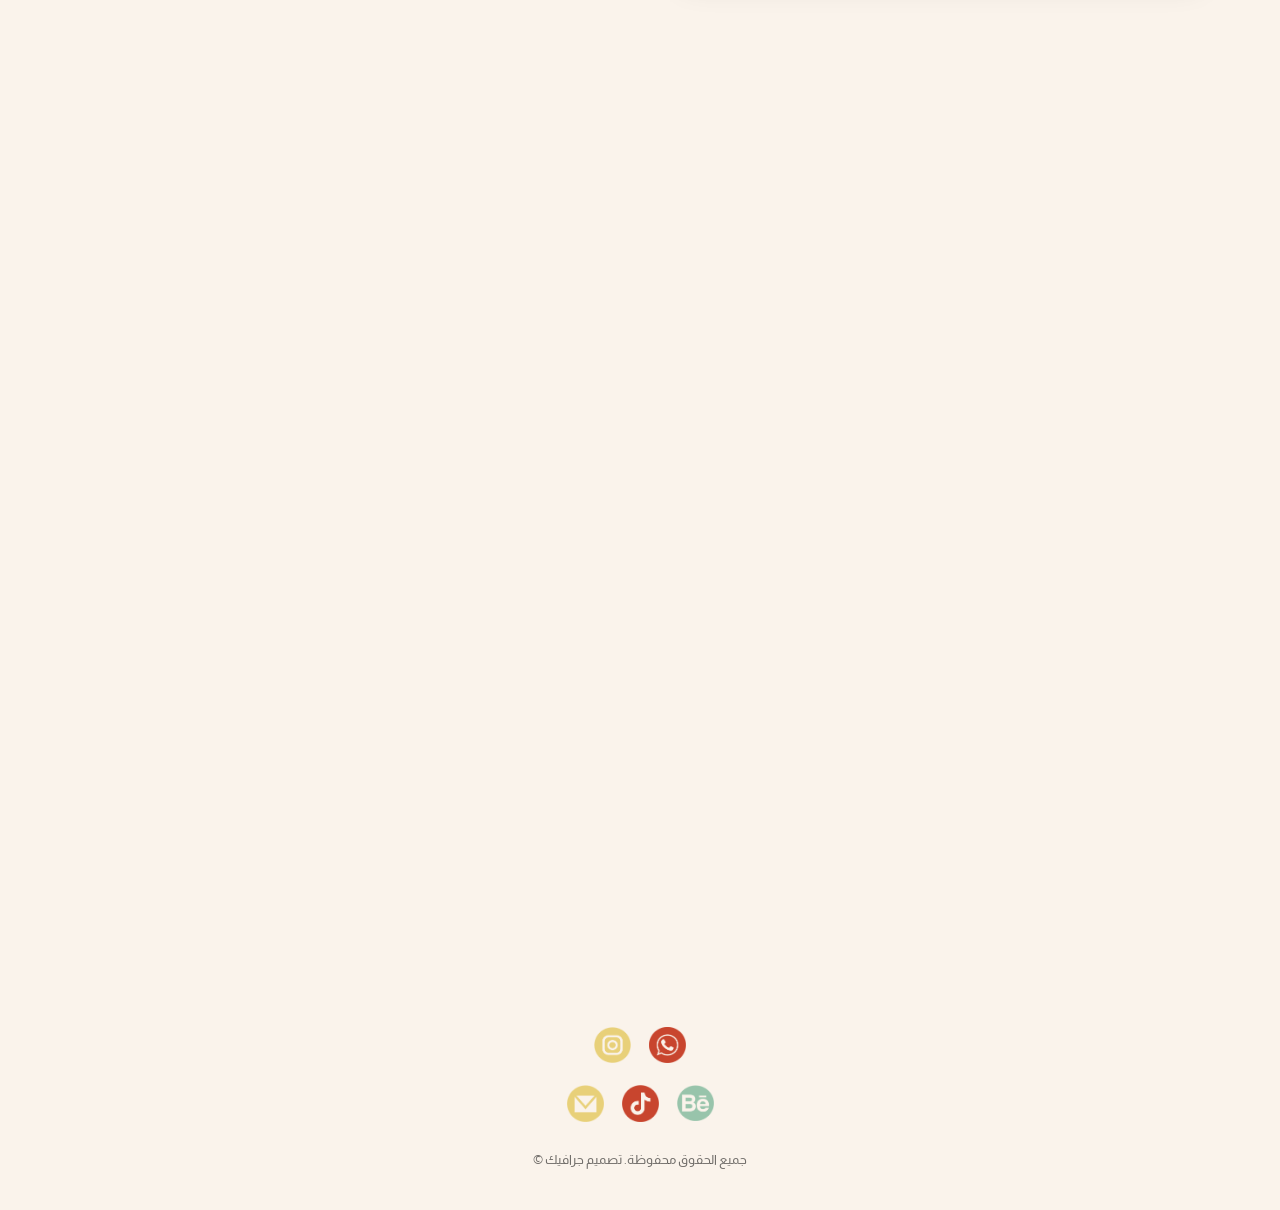
==== commit 45a22b11: "Update index.html" ====
--- a/index.html
+++ b/index.html
@@ -92,7 +92,13 @@
       <img src="posts-14..png" class="aboutImgDesktop" alt="About image">
 
     </div>
-
+    
+<div class="aboutMainText">
+
+
+ومع فريقي المتخصص، أضمن لك التميز الرقمي بإدارة متكاملة تحقق لك حضورًا قويًا.
+
+</div>
         <div class="aboutVideo">
           <video src="فيديو.mp4" autoplay muted loop playsinline preload="auto"></video>
         </div>
--- a/style.css
+++ b/style.css
@@ -1959,12 +1959,65 @@
 
 
 
-
-
-
-
-
-
-
-
-
+@media only screen 
+
+  and (min-width: 768px) 
+
+  and (max-width: 1024px) 
+
+  and (orientation: portrait) {
+
+  .about,
+
+  .aboutCard
+
+  {
+
+    width: calc(100% - 40px) !important;
+
+    margin-left: auto !important;
+
+    margin-right: auto !important;
+
+  }
+
+}
+
+
+
+
+
+
+
+
+
+
+
+
+
+
+
+/* ===== ABOUT - iPad Landscape ===== */
+@media (min-width: 769px) and (max-width: 1366px) and (orientation: landscape) {
+  #about .aboutVideo {
+    top: 0;
+    bottom: 0;
+    height: 100%;
+  }
+}
+
+
+
+
+
+
+
+
+
+
+
+
+
+
+
+
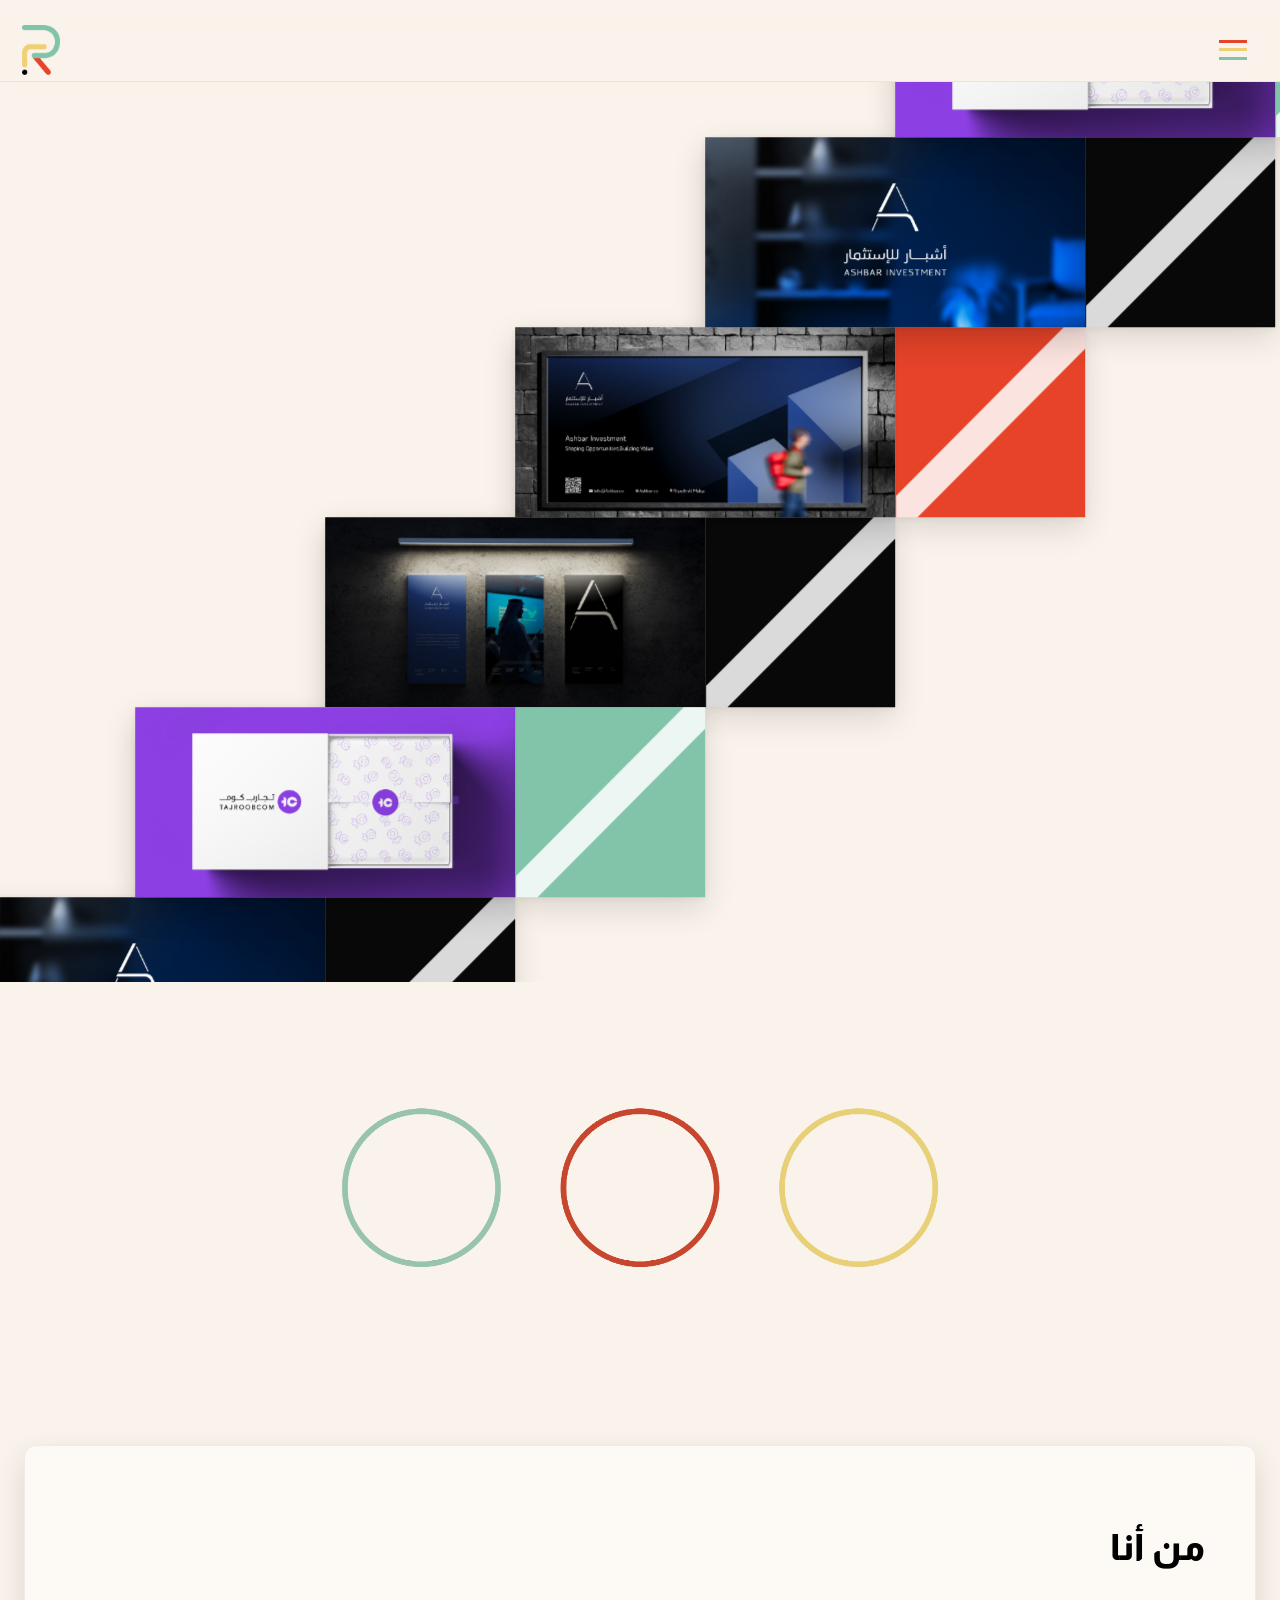
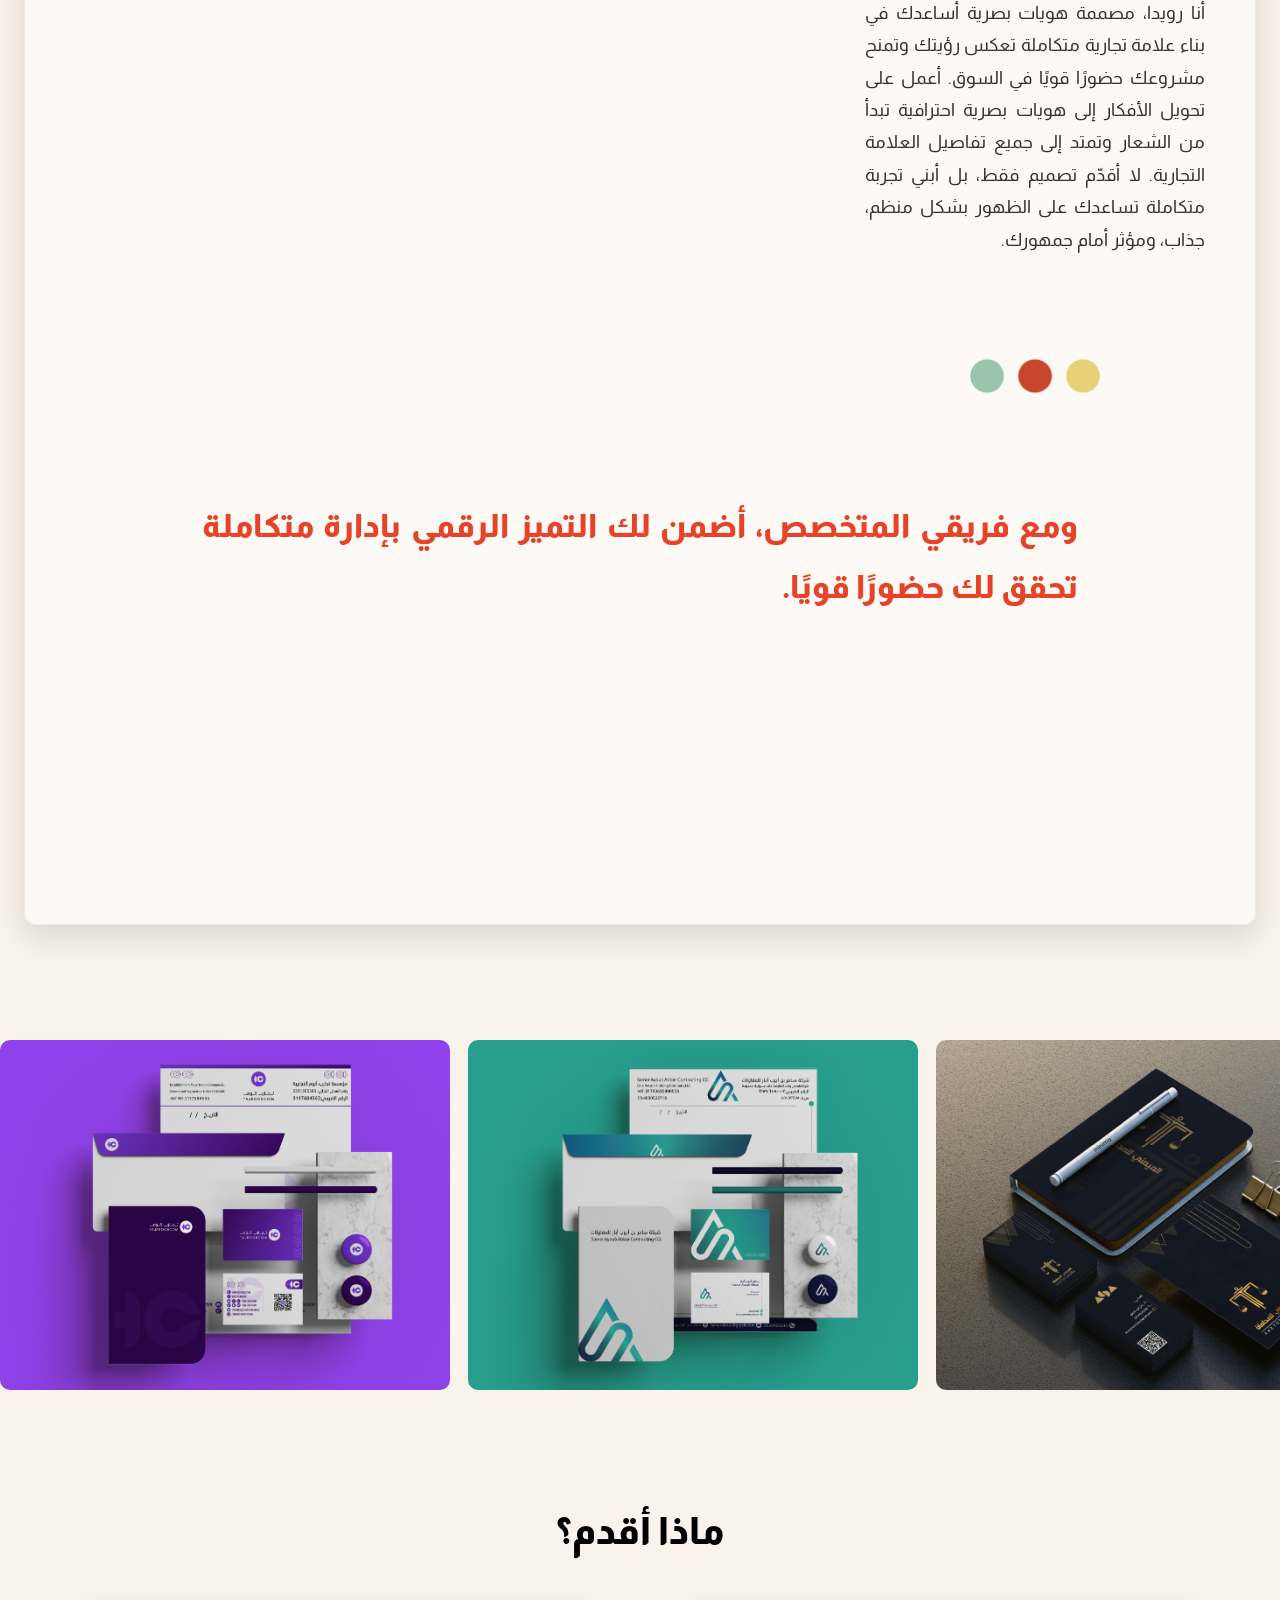
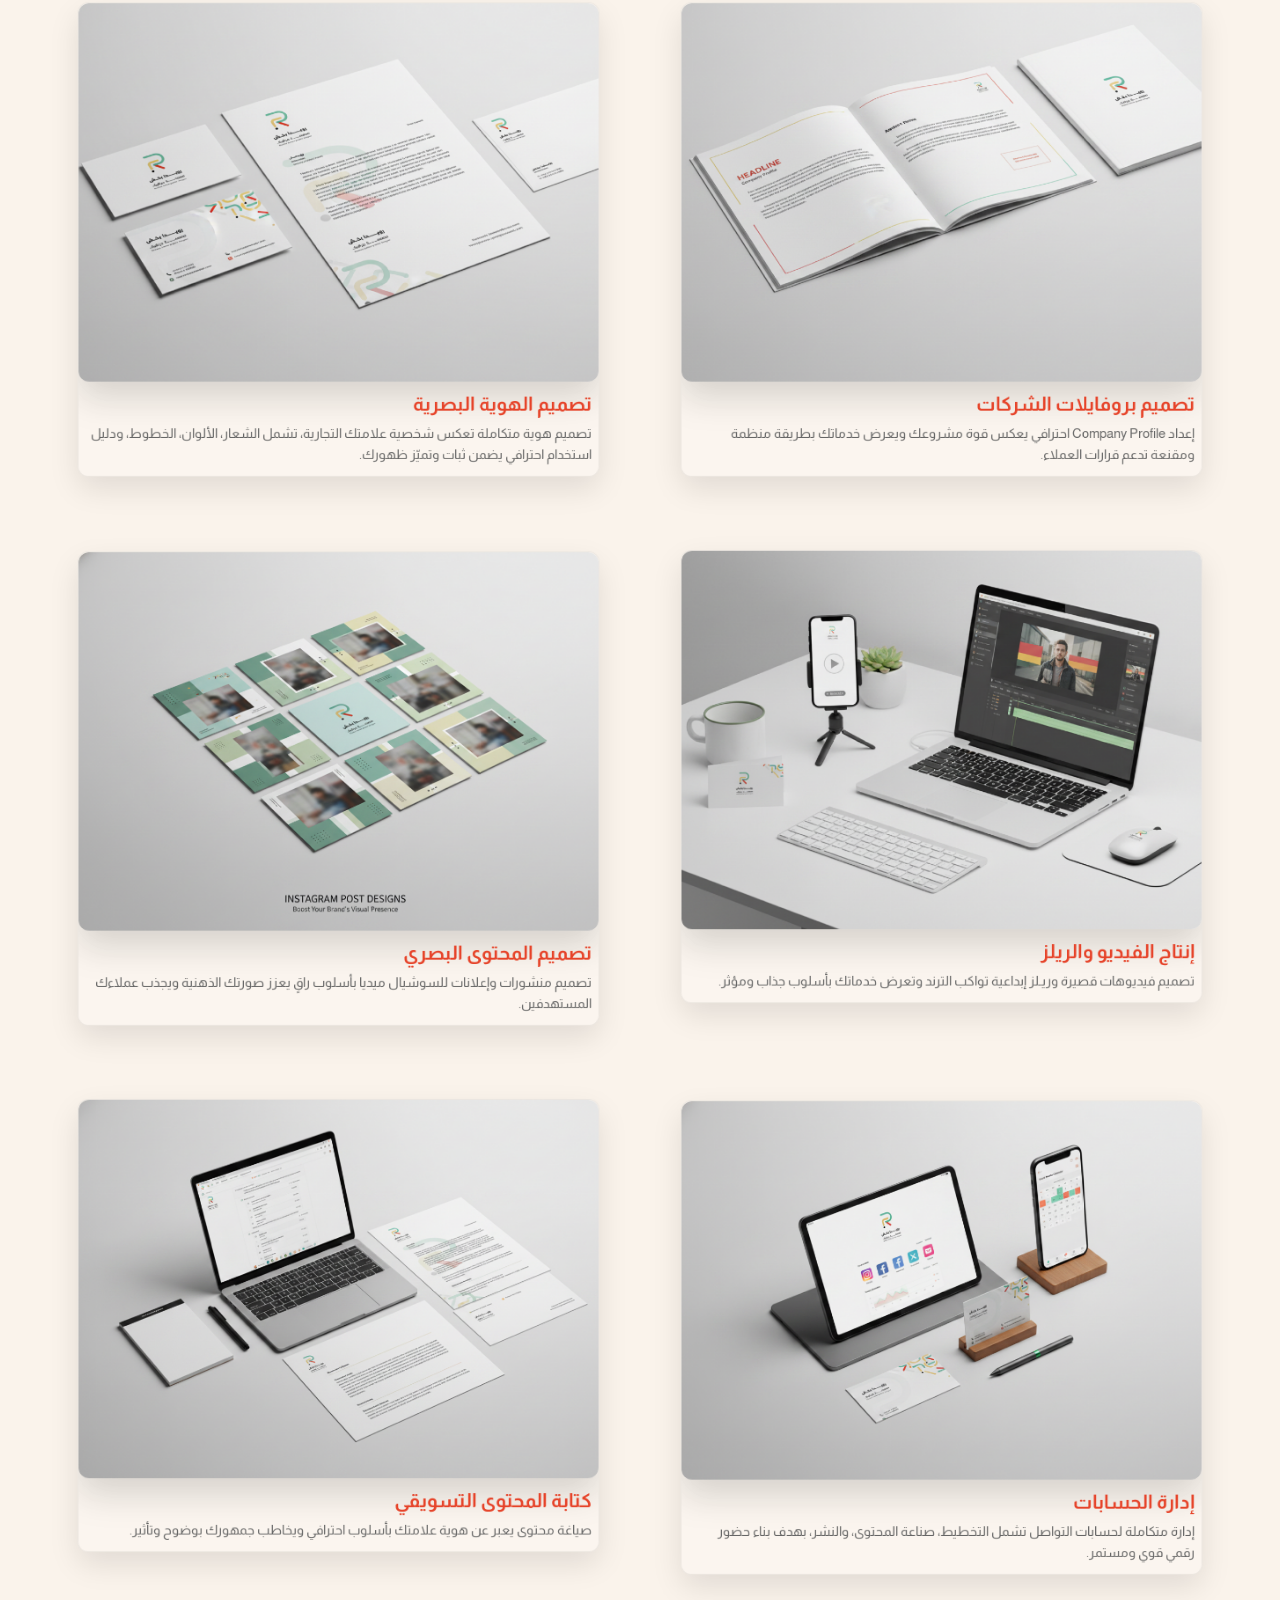
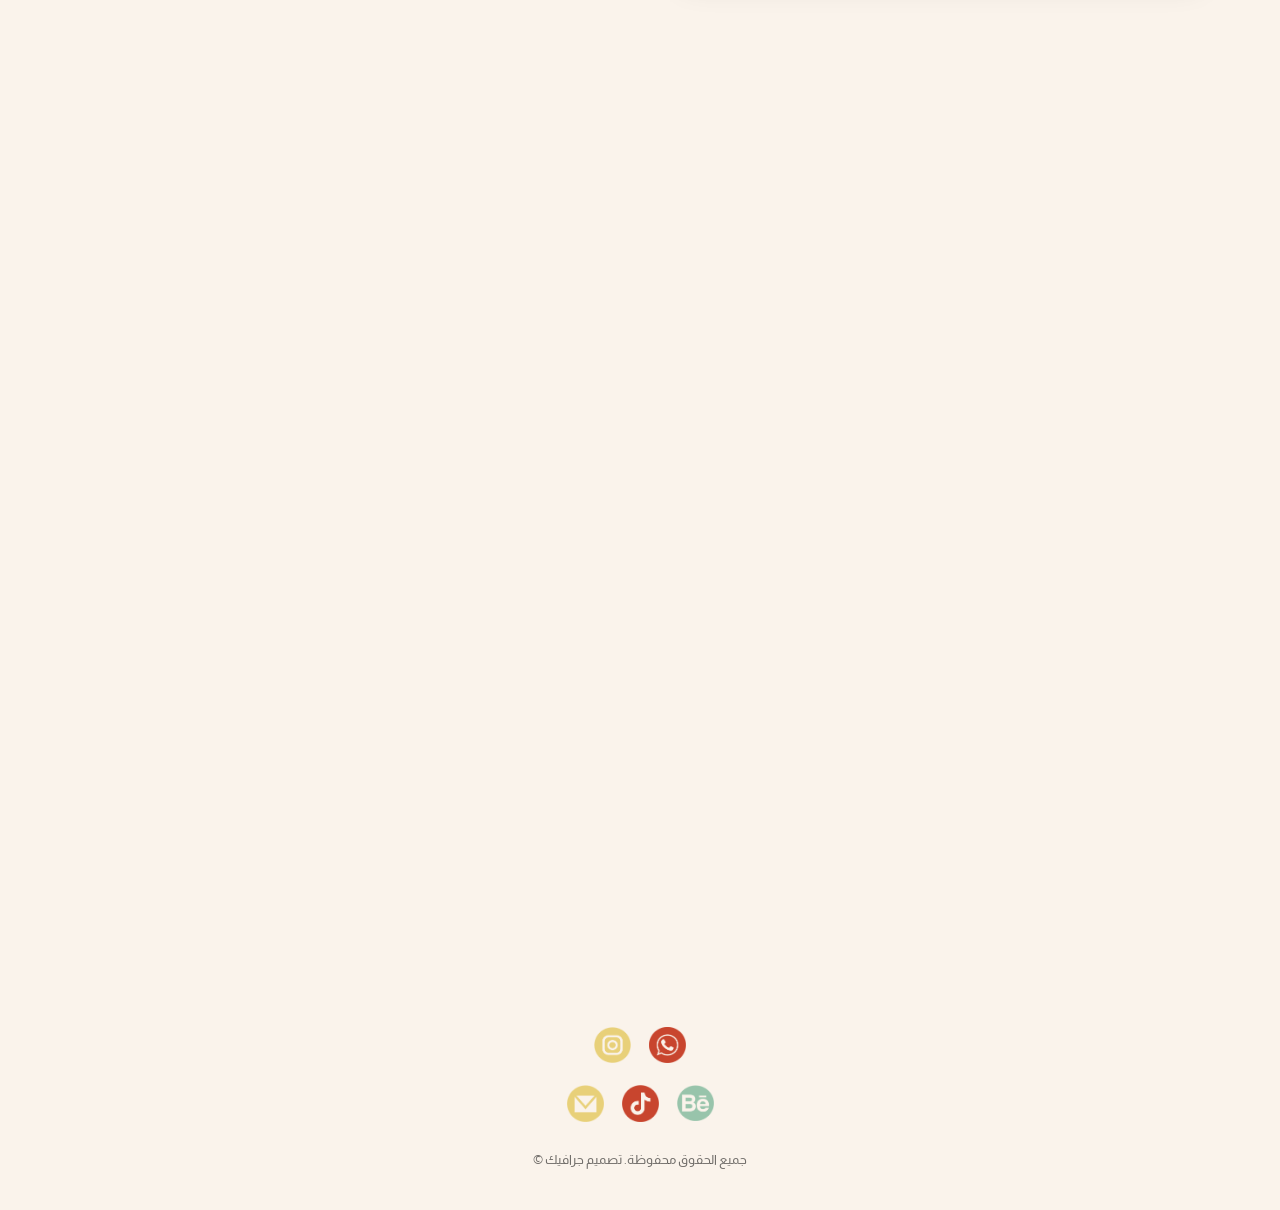
==== commit a29a8917: "Update index.html" ====
--- a/index.html
+++ b/index.html
@@ -89,7 +89,7 @@
 
       </p>
 
-      <img src="posts-14..png" class="aboutImgDesktop" alt="About image">
+      <img src="posts-14.png" class="aboutImgDesktop" alt="About image">
 
     </div>
     
--- a/style.css
+++ b/style.css
@@ -1215,7 +1215,7 @@
 
     display: block;
 
-    width: 130px;        /* 👈 أكبر شوي */
+    width: 270px;        /* 👈 أكبر شوي */
 
     height: auto;
 
@@ -1920,7 +1920,7 @@
 
 #about .aboutText img{
 
-  margin-top: 130px; /* 👈 مسافة بين النص والصورة */
+  margin-top: 100px; /* 👈 مسافة بين النص والصورة */
 
 }
 
@@ -2020,4 +2020,86 @@
 
 
 
-
+/* النص الرئيسي */
+
+.aboutMainText {
+
+  direction: rtl;
+
+  text-align: justify;
+
+  text-align-last: right;
+
+  line-height: 1.9;
+
+  word-spacing: 0.5px;
+
+  max-width: 900px;
+
+  margin: 200px auto 0; /* 👈 المسافة من الصورة */
+
+  padding-inline: 12px;
+
+  box-sizing: border-box;
+  
+
+  font-size: 32px;
+  font-family: "Almarai", sans-serif;
+
+  direction: rtl;
+
+  text-align: justify;
+
+  text-align-last: right;
+
+  line-height: 1.9;
+
+  word-spacing: 0.5px;
+
+  font-weight: 720; /* 👈 الخط bold */
+
+  max-width: 900px;
+
+  margin: 100px auto 0;
+
+  padding-inline: 12px;
+
+  box-sizing: border-box;
+  color: #e64329;
+
+}
+
+/* 📱 الجوال */
+
+@media (max-width: 768px) {
+
+  .aboutMainText {
+
+    max-width: 100%;
+
+    margin-top: 20px; /* 👈 قربيه أو نزليه */
+
+    padding-inline: 8px;
+
+    line-height: 1.9;
+
+    font-size: 25px;
+
+    font-weight: 720;
+
+  }
+
+}
+
+
+
+
+
+
+
+
+
+
+
+
+
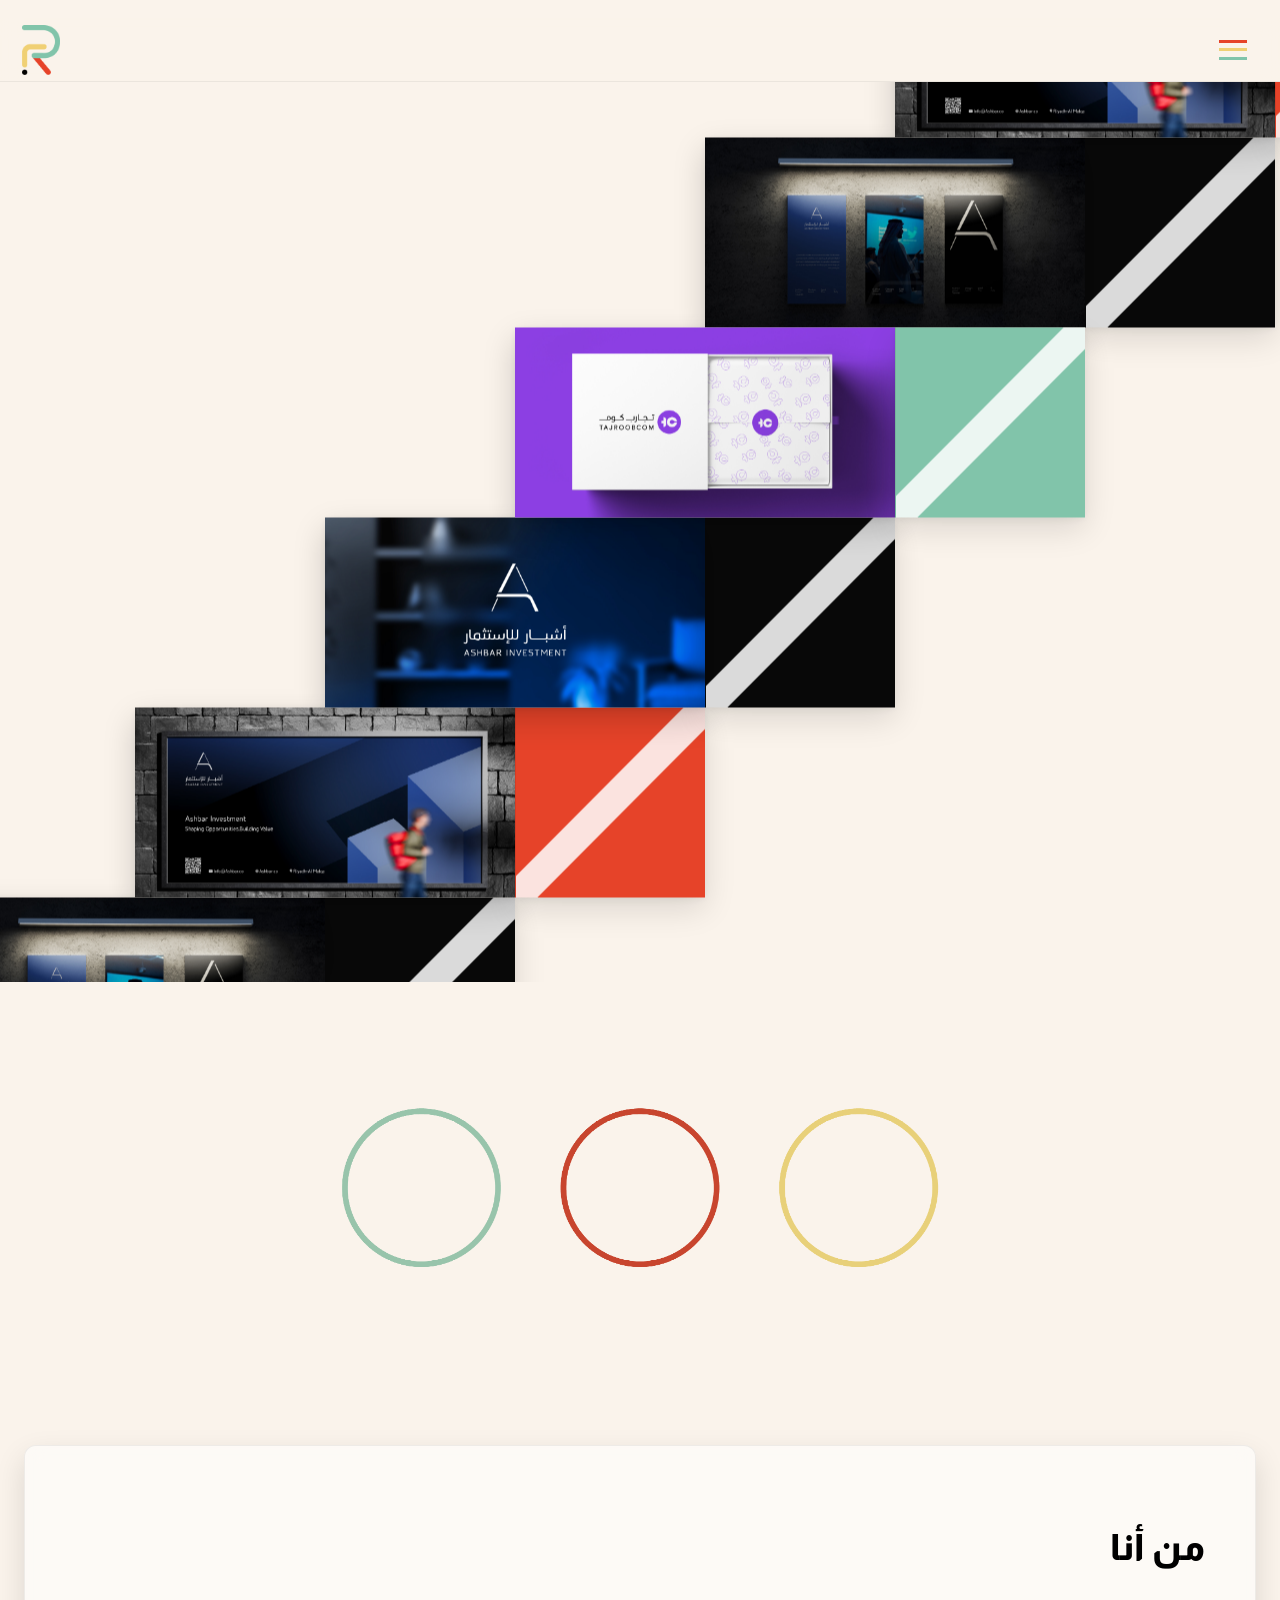
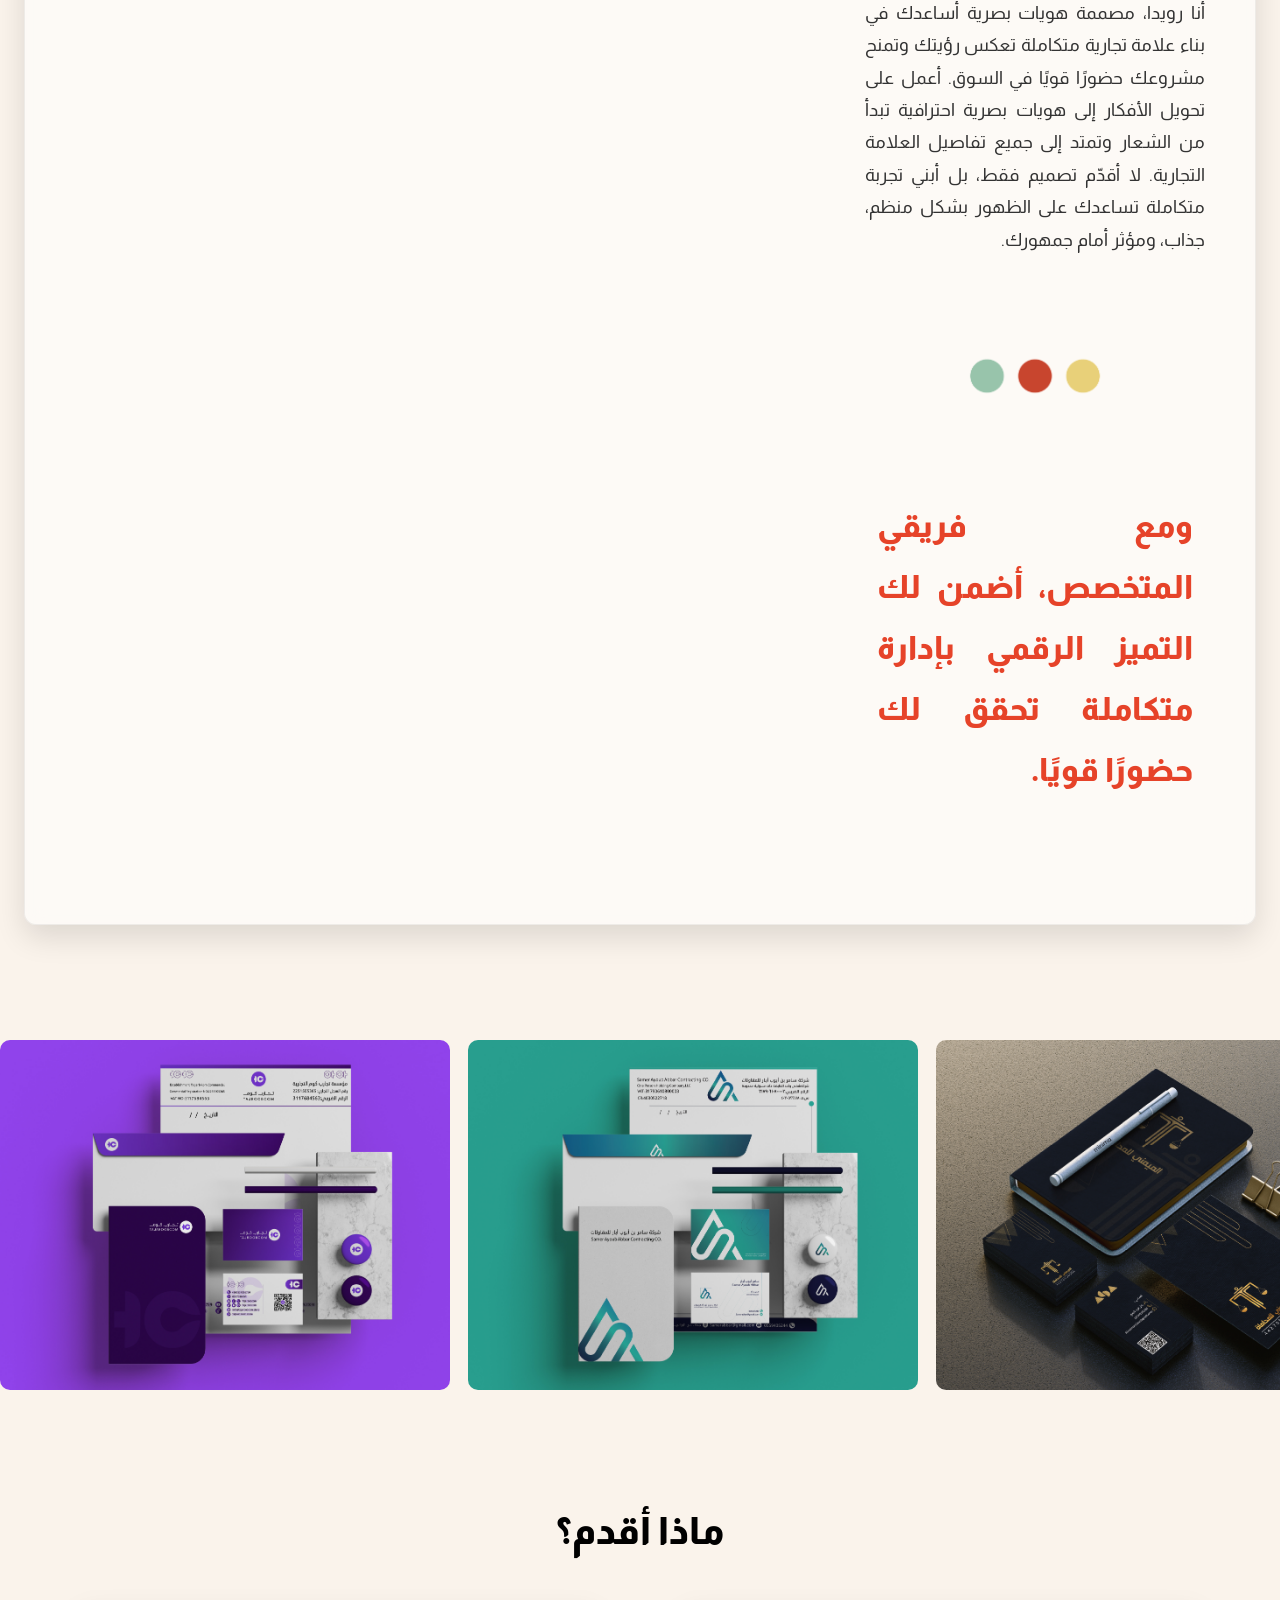
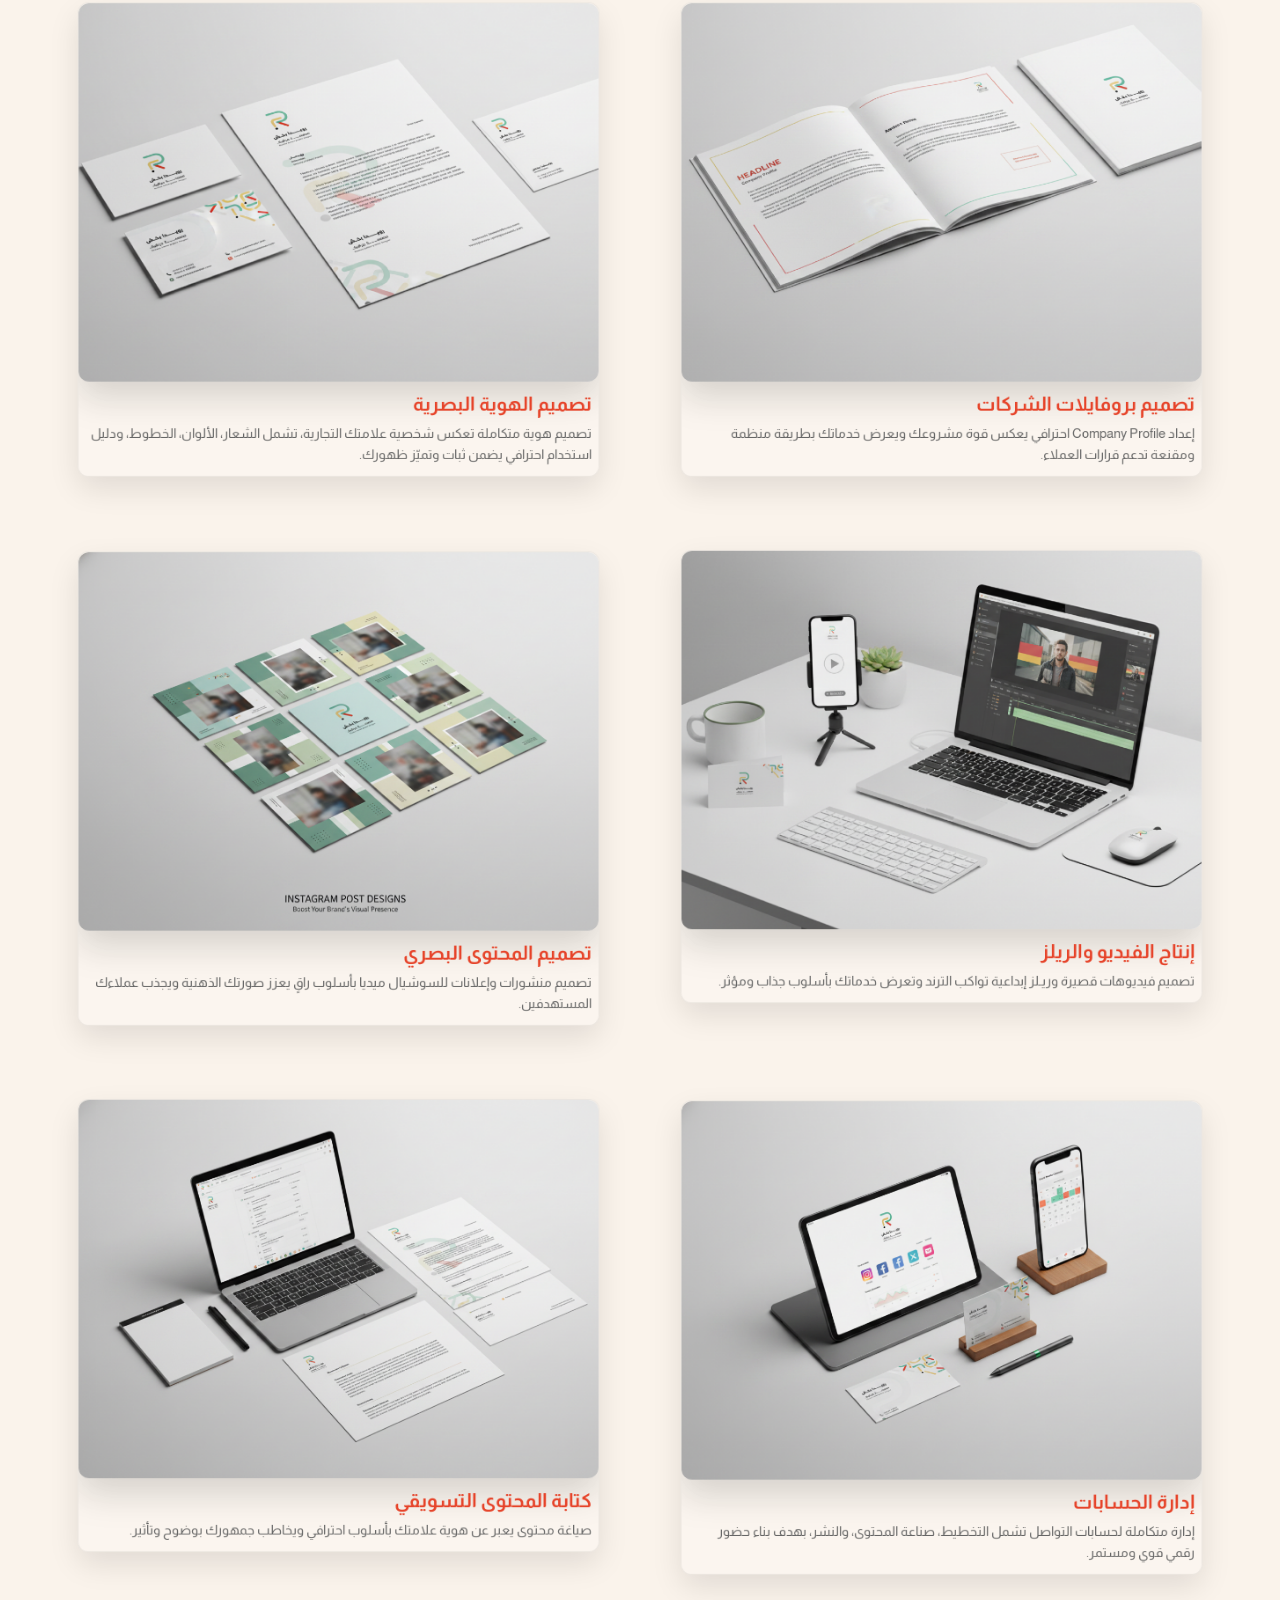
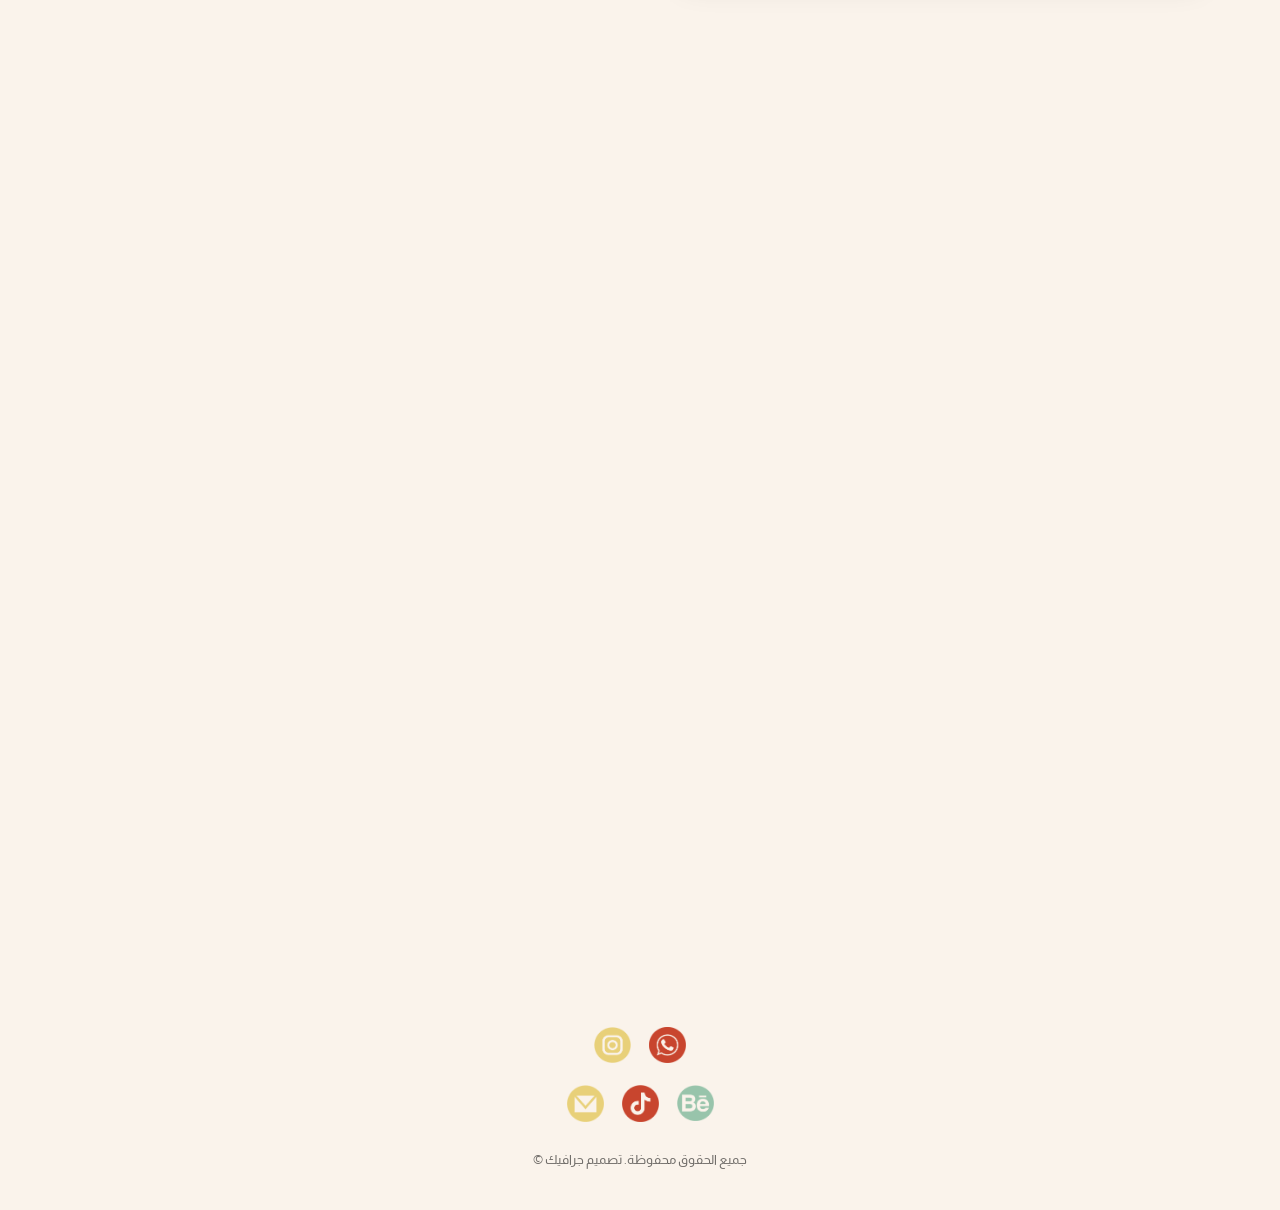
==== commit 403d72eb: "Update index.html" ====
--- a/index.html
+++ b/index.html
@@ -91,14 +91,16 @@
 
       <img src="posts-14.png" class="aboutImgDesktop" alt="About image">
 
-    </div>
-    
+
+          
 <div class="aboutMainText">
 
 
 ومع فريقي المتخصص، أضمن لك التميز الرقمي بإدارة متكاملة تحقق لك حضورًا قويًا.
 
 </div>
+    </div>
+
         <div class="aboutVideo">
           <video src="فيديو.mp4" autoplay muted loop playsinline preload="auto"></video>
         </div>
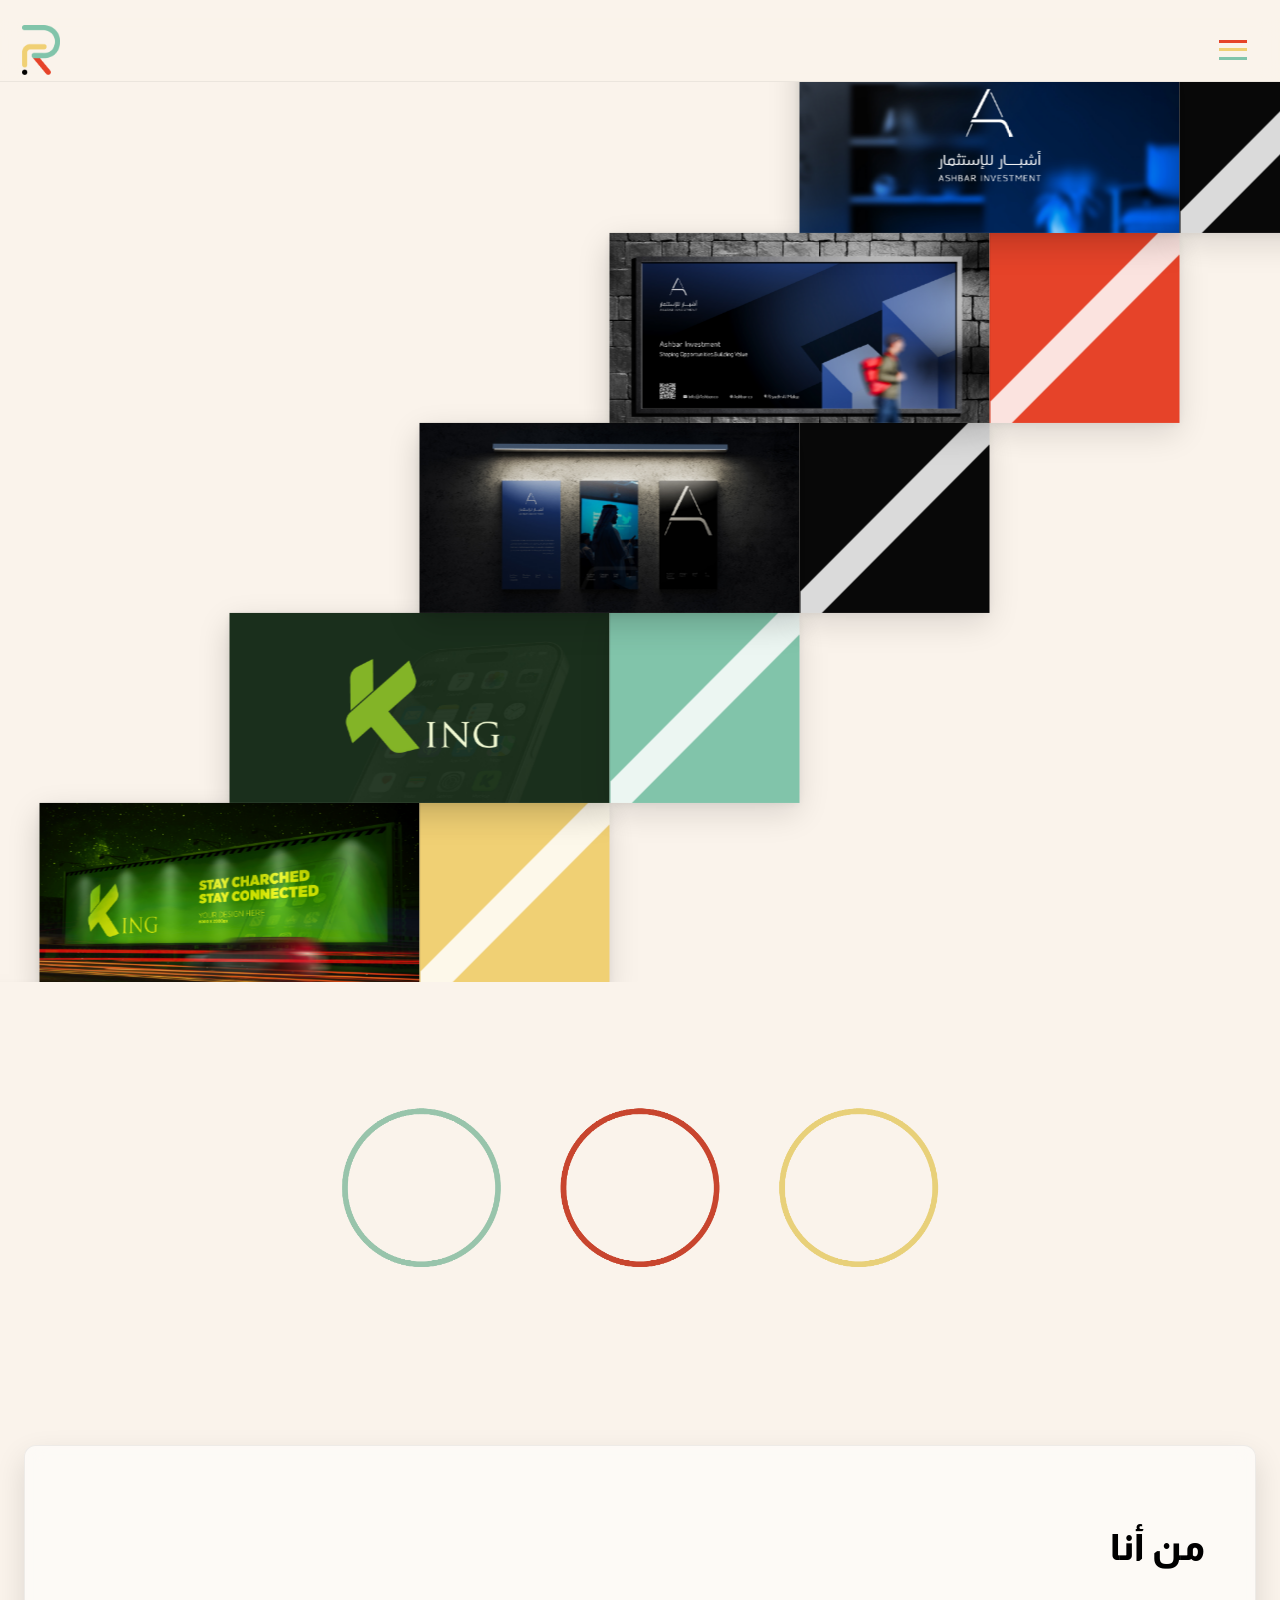
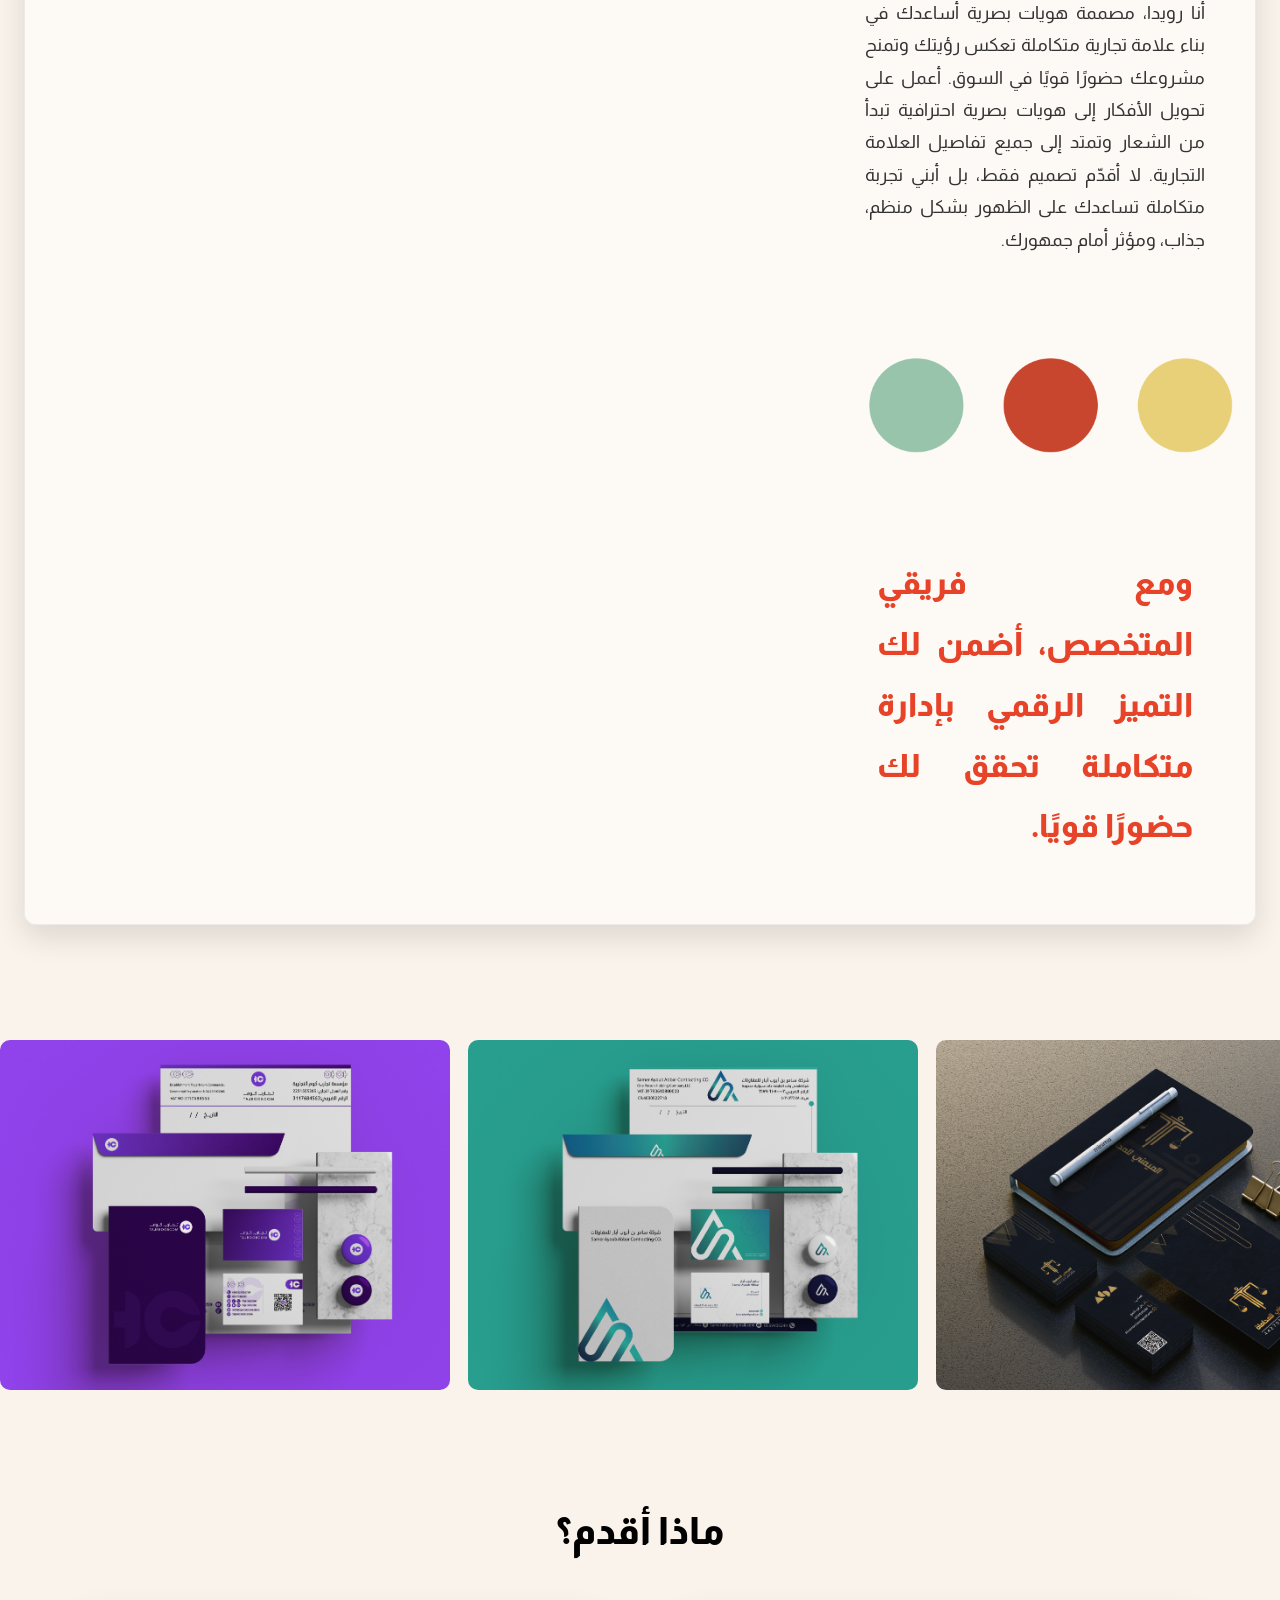
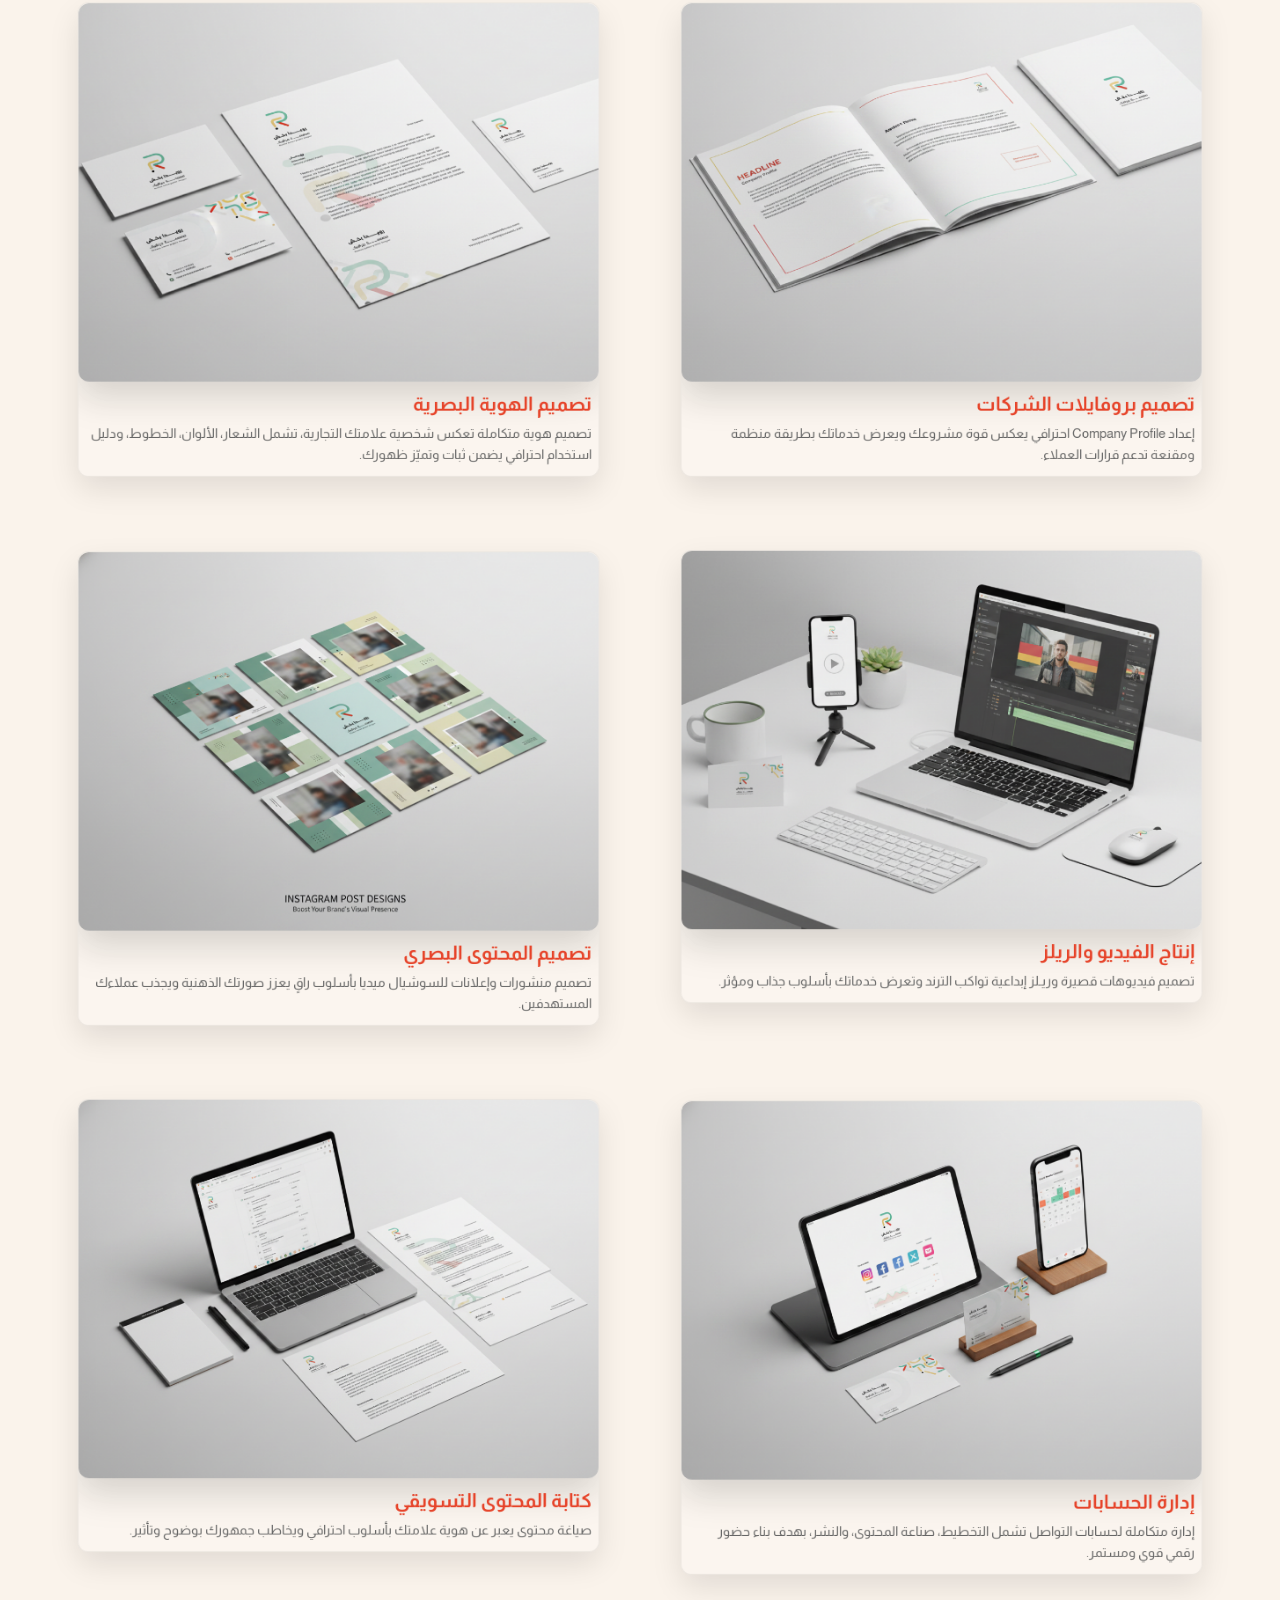
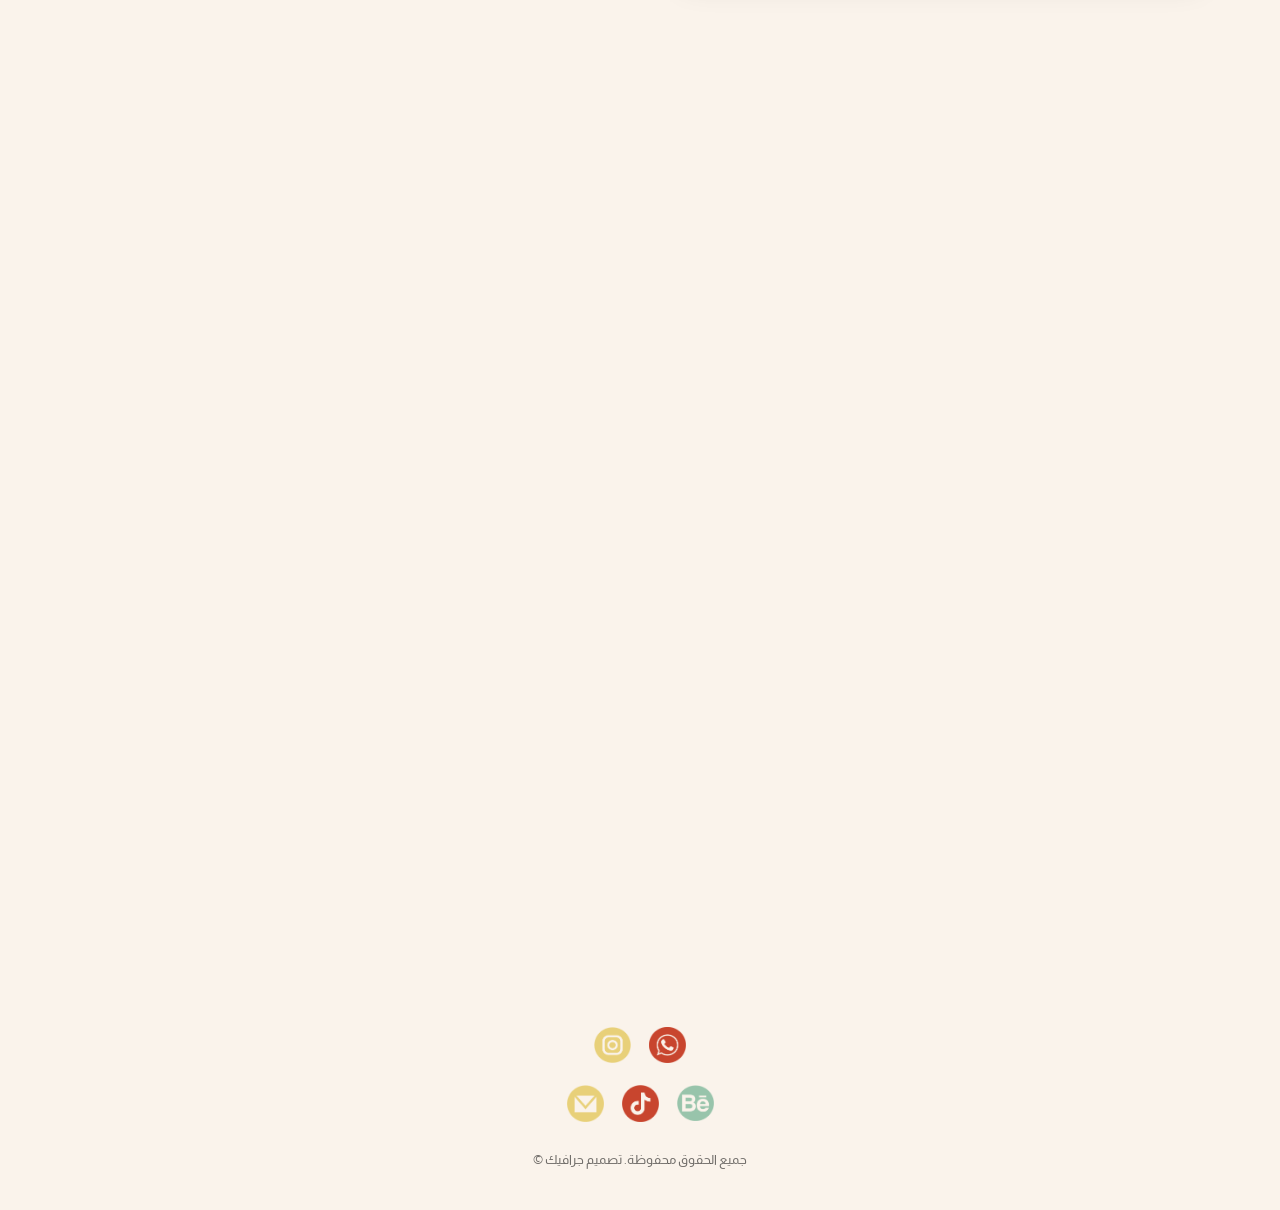
==== commit 64035f23: "Update index.html" ====
--- a/index.html
+++ b/index.html
@@ -89,7 +89,7 @@
 
       </p>
 
-      <img src="posts-14.png" class="aboutImgDesktop" alt="About image">
+      <img src="posts-24..png" class="aboutImgDesktop" alt="About image">
 
 
           
--- a/style.css
+++ b/style.css
@@ -1215,7 +1215,7 @@
 
     display: block;
 
-    width: 270px;        /* 👈 أكبر شوي */
+    width: 370px;        /* 👈 أكبر شوي */
 
     height: auto;
 
